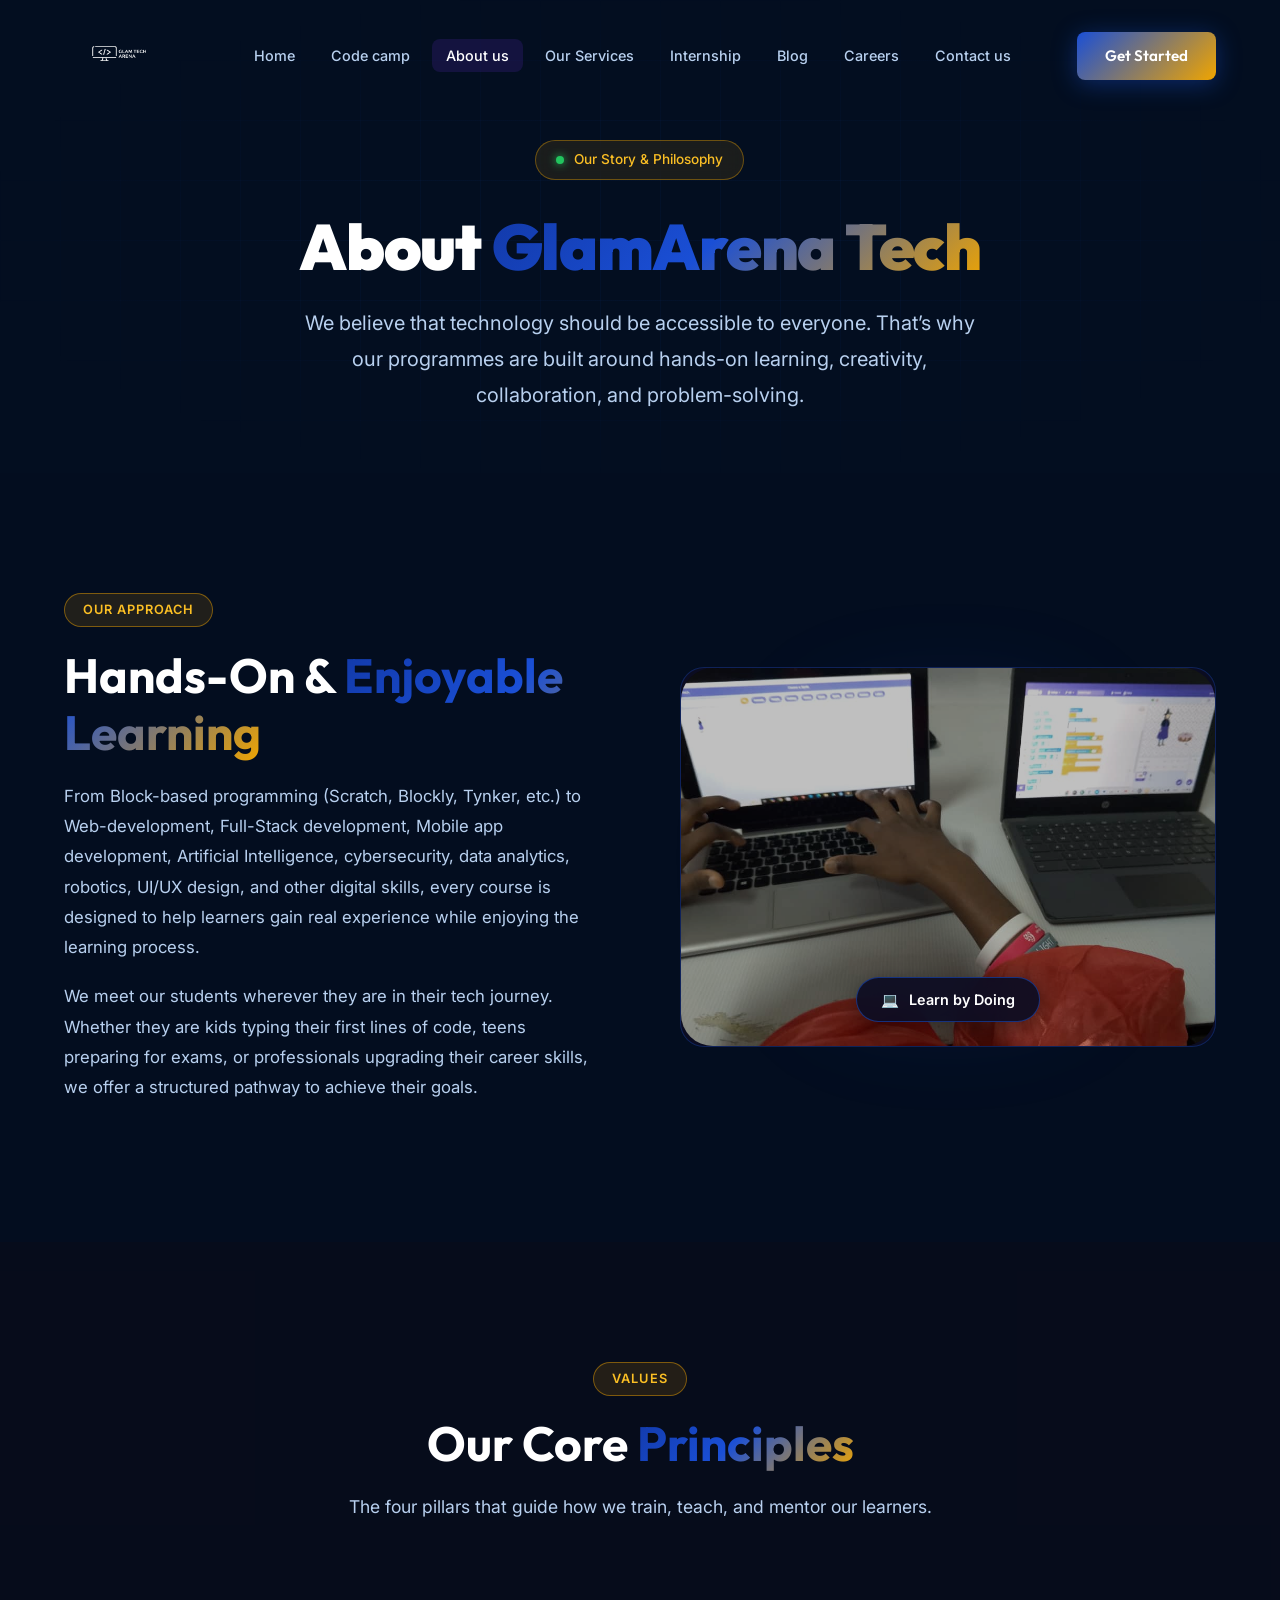
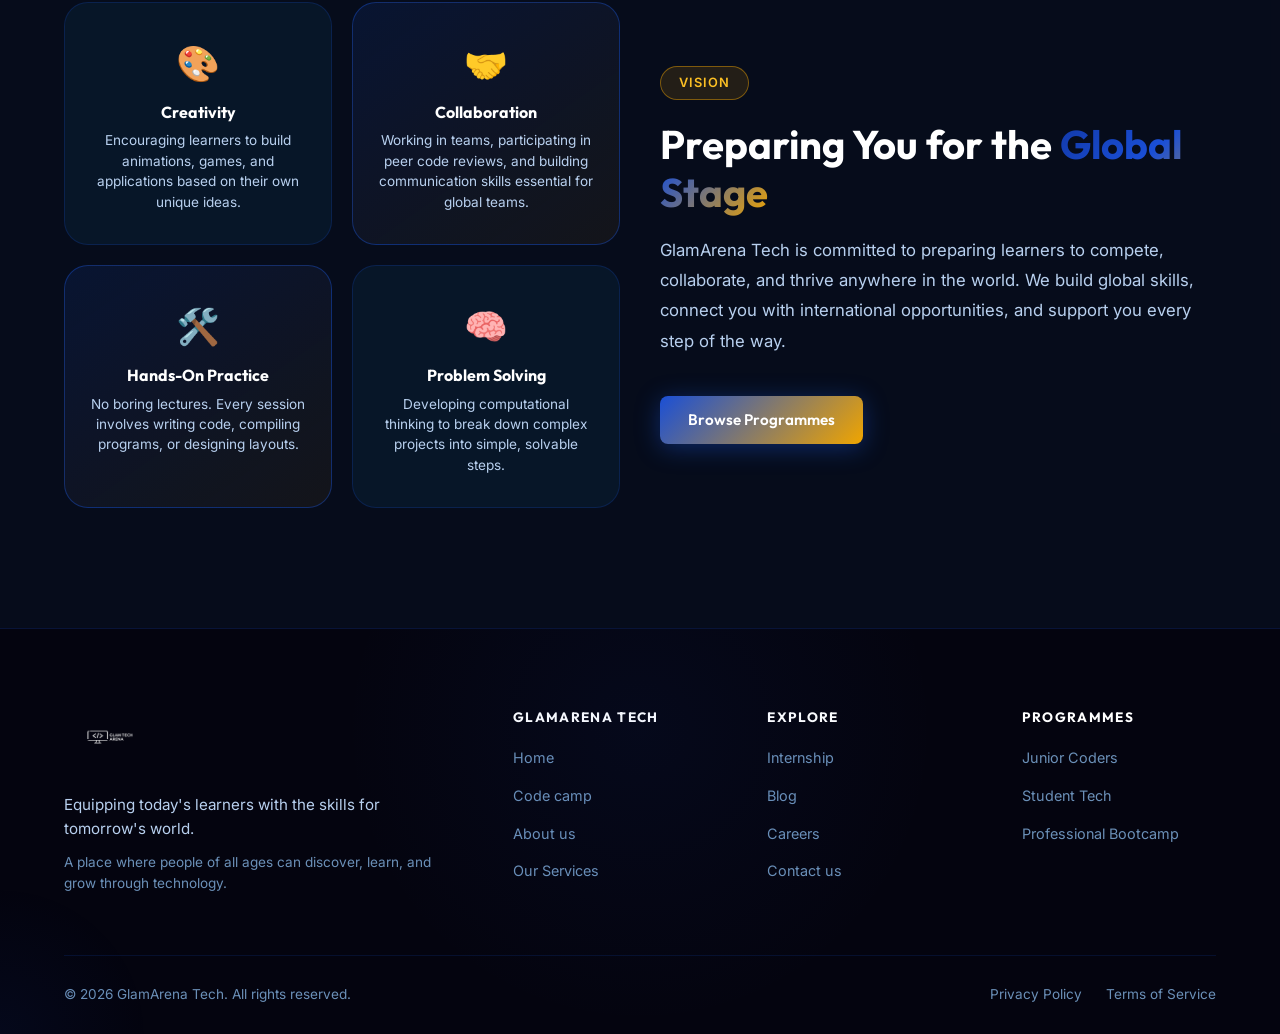
==== about.html @ 689c4053 "Initial commit: GlamArena Tech multi-page website" ====
﻿<!DOCTYPE html>
<html lang="en">
<head>
  <meta charset="UTF-8" />
  <meta name="viewport" content="width=device-width, initial-scale=1.0" />
  <meta name="description" content="About GlamArena Tech. We believe that technology should be accessible to everyone. Our programmes are built around hands-on learning, creativity, and collaboration." />
  <title>GlamArena Tech | About Us</title>
  <link rel="preconnect" href="https://fonts.googleapis.com" />
  <link rel="preconnect" href="https://fonts.gstatic.com" crossorigin />
  <link href="https://fonts.googleapis.com/css2?family=Outfit:wght@300;400;500;600;700;800;900&family=Inter:wght@300;400;500;600&display=swap" rel="stylesheet" />
  <link rel="stylesheet" href="style.css" />
</head>
<body>

  <!-- ===== NAVBAR ===== -->
  <nav id="navbar" class="navbar">
    <div class="nav-container">
      <a href="index.html" class="nav-logo">
        <img src="assets/logo.png" alt="GlamArena Tech Logo" class="logo-img" />
      </a>
      <ul class="nav-links" id="navLinks">
        <li><a href="index.html" class="nav-link">Home</a></li>
        <li><a href="code-camp.html" class="nav-link">Code camp</a></li>
        <li><a href="about.html" class="nav-link active">About us</a></li>
        <li><a href="services.html" class="nav-link">Our Services</a></li>
        <li><a href="internship.html" class="nav-link">Internship</a></li>
        <li><a href="blog.html" class="nav-link">Blog</a></li>
        <li><a href="careers.html" class="nav-link">Careers</a></li>
        <li><a href="contact.html" class="nav-link">Contact us</a></li>
      </ul>
      <a href="contact.html" class="btn btn-primary nav-cta">Get Started</a>
      <button class="hamburger" id="hamburger" aria-label="Toggle menu">
        <span></span><span></span><span></span>
      </button>
    </div>
  </nav>

  <!-- ===== PAGE HEADER ===== -->
  <section class="hero" style="min-height: 50vh; padding-top: 140px; padding-bottom: 60px;">
    <div class="hero-bg-grid"></div>
    <div class="hero-container">
      <div class="hero-badge">
        <span class="badge-dot"></span>
        Our Story &amp; Philosophy
      </div>
      <h1 class="hero-title" style="font-size: clamp(2.5rem, 5vw, 4rem); margin-bottom: 1.5rem;">
        About <span class="gradient-text">GlamArena Tech</span>
      </h1>
      <p class="hero-subtitle" style="margin-bottom: 0;">
        We believe that technology should be accessible to everyone. That&rsquo;s why our programmes are built 
        around hands-on learning, creativity, collaboration, and problem-solving.
      </p>
    </div>
  </section>

  <!-- ===== DETAILED PHILOSOPHY ===== -->
  <section class="section" style="background: rgba(3, 14, 32, 0.4);">
    <div class="container">
      <div class="about-grid" style="align-items: center;">
        <div class="about-content">
          <div class="section-tag">Our Approach</div>
          <h2 class="section-title">Hands-On &amp; <span class="gradient-text">Enjoyable Learning</span></h2>
          <p class="about-text">
            From Block-based programming (Scratch, Blockly, Tynker, etc.) to Web-development, Full-Stack development, 
            Mobile app development, Artificial Intelligence, cybersecurity, data analytics, robotics, UI/UX design, 
            and other digital skills, every course is designed to help learners gain real experience while enjoying the learning process.
          </p>
          <p class="about-text">
            We meet our students wherever they are in their tech journey. Whether they are kids typing their first lines of code, 
            teens preparing for exams, or professionals upgrading their career skills, we offer a structured pathway to achieve their goals.
          </p>
        </div>
        <div class="about-visual">
          <div class="about-img-wrapper" style="height: 380px;">
            <div class="about-glow"></div>
            <div class="about-img-box" style="border-radius: var(--radius-lg);">
              <img src="assets/photo-5.jpg" alt="Learner in focused coding session" class="about-real-img" />
              <div class="about-img-badge">
                <span>&#128187;</span>
                <span>Learn by Doing</span>
              </div>
            </div>
          </div>
        </div>
      </div>
    </div>
  </section>

  <!-- ===== CORE VALUES ===== -->
  <section class="why-us section">
    <div class="container">
      <div class="section-header">
        <div class="section-tag">Values</div>
        <h2 class="section-title">Our Core <span class="gradient-text">Principles</span></h2>
        <p class="section-subtitle">The four pillars that guide how we train, teach, and mentor our learners.</p>
      </div>
      <div class="why-us-grid" style="align-items: center; gap: 40px;">
        <div class="metric-grid">
          <div class="metric-card">
            <span style="font-size: 2.2rem; display: block; margin-bottom: 12px;">🎨</span>
            <h4 style="color: var(--white); margin-bottom: 8px;">Creativity</h4>
            <p style="color: var(--text-secondary); font-size: 0.85rem; line-height: 1.5;">Encouraging learners to build animations, games, and applications based on their own unique ideas.</p>
          </div>
          <div class="metric-card metric-accent">
            <span style="font-size: 2.2rem; display: block; margin-bottom: 12px;">🤝</span>
            <h4 style="color: var(--white); margin-bottom: 8px;">Collaboration</h4>
            <p style="color: var(--text-secondary); font-size: 0.85rem; line-height: 1.5;">Working in teams, participating in peer code reviews, and building communication skills essential for global teams.</p>
          </div>
          <div class="metric-card metric-accent">
            <span style="font-size: 2.2rem; display: block; margin-bottom: 12px;">🛠️</span>
            <h4 style="color: var(--white); margin-bottom: 8px;">Hands-On Practice</h4>
            <p style="color: var(--text-secondary); font-size: 0.85rem; line-height: 1.5;">No boring lectures. Every session involves writing code, compiling programs, or designing layouts.</p>
          </div>
          <div class="metric-card">
            <span style="font-size: 2.2rem; display: block; margin-bottom: 12px;">🧠</span>
            <h4 style="color: var(--white); margin-bottom: 8px;">Problem Solving</h4>
            <p style="color: var(--text-secondary); font-size: 0.85rem; line-height: 1.5;">Developing computational thinking to break down complex projects into simple, solvable steps.</p>
          </div>
        </div>
        <div class="why-us-content">
          <div class="section-tag">Vision</div>
          <h2 class="section-title" style="font-size: clamp(1.8rem, 3.5vw, 2.5rem);">Preparing You for the <span class="gradient-text">Global Stage</span></h2>
          <p class="why-us-text">
            GlamArena Tech is committed to preparing learners to compete, collaborate, and thrive anywhere in the world. 
            We build global skills, connect you with international opportunities, and support you every step of the way.
          </p>
          <a href="code-camp.html" class="btn btn-primary">Browse Programmes</a>
        </div>
      </div>
    </div>
  </section>

  <!-- ===== FOOTER ===== -->
  <footer class="footer">
    <div class="footer-glow"></div>
    <div class="container">
      <div class="footer-grid">
        <div class="footer-brand">
          <a href="index.html" class="nav-logo">
            <img src="assets/logo.png" alt="GlamArena Tech Logo" class="logo-img" />
          </a>
          <p class="footer-tagline">Equipping today's learners with the skills for tomorrow's world.</p>
          <p class="footer-copy">A place where people of all ages can discover, learn, and grow through technology.</p>
        </div>
        <div class="footer-col">
          <h4>GlamArena Tech</h4>
          <ul>
            <li><a href="index.html">Home</a></li>
            <li><a href="code-camp.html">Code camp</a></li>
            <li><a href="about.html">About us</a></li>
            <li><a href="services.html">Our Services</a></li>
          </ul>
        </div>
        <div class="footer-col">
          <h4>Explore</h4>
          <ul>
            <li><a href="internship.html">Internship</a></li>
            <li><a href="blog.html">Blog</a></li>
            <li><a href="careers.html">Careers</a></li>
            <li><a href="contact.html">Contact us</a></li>
          </ul>
        </div>
        <div class="footer-col">
          <h4>Programmes</h4>
          <ul>
            <li><a href="code-camp.html">Junior Coders</a></li>
            <li><a href="code-camp.html">Student Tech</a></li>
            <li><a href="code-camp.html">Professional Bootcamp</a></li>
          </ul>
        </div>
      </div>
      <div class="footer-bottom">
        <p>&copy; 2026 GlamArena Tech. All rights reserved.</p>
        <div class="footer-bottom-links">
          <a href="#">Privacy Policy</a>
          <a href="#">Terms of Service</a>
        </div>
      </div>
    </div>
  </footer>

  <script src="script.js"></script>
</body>
</html>
---- style.css ----
/* ============================================
   NEXGEN TECHNOLOGIES — PREMIUM CSS
   Color Palette: Royal Blue + Gold
   ============================================ */

:root {
  --primary: #1a4fd6;
  --primary-light: #4a90e2;
  --primary-dark: #1239a8;
  --accent: #f0a500;
  --accent-light: #fbbf24;
  --accent-dark: #c8880a;
  --white: #ffffff;
  --white-soft: #f0f6ff;
  --bg-dark: #030e20;
  --bg-card: #071628;
  --bg-card-hover: #0d2040;
  --bg-border: rgba(26, 79, 214, 0.22);
  --text-primary: #ffffff;
  --text-secondary: #b8d0ef;
  --text-muted: #6b90b8;
  --gradient-main: linear-gradient(135deg, #1a4fd6 0%, #f0a500 100%);
  --gradient-hero: linear-gradient(135deg, #1239a8 0%, #1a4fd6 45%, #f0a500 100%);
  --gradient-gold: linear-gradient(135deg, #f0a500 0%, #fbbf24 100%);
  --shadow-glow: 0 0 40px rgba(26, 79, 214, 0.35);
  --shadow-gold: 0 0 30px rgba(240, 165, 0, 0.3);
  --shadow-card: 0 8px 32px rgba(0, 0, 0, 0.45);
  --radius-sm: 8px;
  --radius-md: 16px;
  --radius-lg: 24px;
  --radius-xl: 32px;
  --transition: all 0.3s cubic-bezier(0.4, 0, 0.2, 1);
  --font-main: 'Outfit', sans-serif;
  --font-body: 'Inter', sans-serif;
}

*, *::before, *::after { box-sizing: border-box; margin: 0; padding: 0; }

html { scroll-behavior: smooth; font-size: 16px; }

body {
  font-family: var(--font-body);
  background-color: var(--bg-dark);
  color: var(--white);
  line-height: 1.6;
  overflow-x: hidden;
}

/* ========== TYPOGRAPHY ========== */
h1, h2, h3, h4, h5 {
  font-family: var(--font-main);
  font-weight: 700;
  line-height: 1.2;
}

.gradient-text {
  background: var(--gradient-hero);
  -webkit-background-clip: text;
  -webkit-text-fill-color: transparent;
  background-clip: text;
}

/* ========== LAYOUT ========== */
.container {
  max-width: 1200px;
  margin: 0 auto;
  padding: 0 24px;
}

.section { padding: 120px 0; }

.section-header {
  text-align: center;
  max-width: 700px;
  margin: 0 auto 80px;
}

.section-tag {
  display: inline-flex;
  align-items: center;
  gap: 8px;
  background: rgba(240, 165, 0, 0.12);
  border: 1px solid rgba(240, 165, 0, 0.45);
  color: var(--accent-light);
  padding: 6px 18px;
  border-radius: 100px;
  font-size: 0.8rem;
  font-weight: 600;
  letter-spacing: 0.08em;
  text-transform: uppercase;
  margin-bottom: 1.2rem;
}

.section-title {
  font-size: clamp(2rem, 4vw, 3rem);
  color: var(--white);
  margin-bottom: 1.2rem;
}

.section-subtitle {
  font-size: 1.1rem;
  color: var(--text-secondary);
  line-height: 1.7;
}

/* ========== BUTTONS ========== */
.btn {
  display: inline-flex;
  align-items: center;
  gap: 8px;
  font-family: var(--font-main);
  font-weight: 600;
  font-size: 0.95rem;
  padding: 12px 28px;
  border-radius: var(--radius-sm);
  border: none;
  cursor: pointer;
  text-decoration: none;
  transition: var(--transition);
  white-space: nowrap;
}

.btn-primary {
  background: var(--gradient-main);
  color: #fff;
  box-shadow: 0 4px 24px rgba(26, 86, 219, 0.4);
}
.btn-primary:hover {
  transform: translateY(-2px);
  box-shadow: 0 8px 32px rgba(26, 86, 219, 0.6);
}

.btn-outline {
  background: transparent;
  color: var(--primary-light);
  border: 1.5px solid var(--primary-light);
}
.btn-outline:hover {
  background: rgba(26, 86, 219, 0.15);
  transform: translateY(-2px);
}

.btn-ghost {
  background: rgba(255, 255, 255, 0.06);
  color: var(--white);
  border: 1px solid rgba(255, 255, 255, 0.1);
  backdrop-filter: blur(10px);
}
.btn-ghost:hover {
  background: rgba(255, 255, 255, 0.12);
  transform: translateY(-2px);
}

.btn-lg { padding: 16px 36px; font-size: 1rem; }
.btn-full { width: 100%; justify-content: center; }

/* ========== NAVBAR ========== */
.navbar {
  position: fixed;
  top: 0;
  left: 0;
  right: 0;
  z-index: 1000;
  padding: 20px 0;
  transition: var(--transition);
}

.navbar.scrolled {
  background: rgba(5, 5, 15, 0.92);
  backdrop-filter: blur(20px);
  border-bottom: 1px solid rgba(26, 86, 219, 0.2);
  padding: 14px 0;
}

.nav-container {
  max-width: 1200px;
  margin: 0 auto;
  padding: 0 24px;
  display: flex;
  align-items: center;
  gap: 40px;
}

.nav-logo {
  display: flex;
  align-items: center;
  gap: 10px;
  text-decoration: none;
  font-family: var(--font-main);
  font-weight: 800;
  font-size: 1.5rem;
  color: var(--white);
  flex-shrink: 0;
}

.logo-icon {
  font-size: 1.3rem;
  background: var(--gradient-main);
  -webkit-background-clip: text;
  -webkit-text-fill-color: transparent;
  background-clip: text;
}

.logo-accent { color: var(--accent); -webkit-text-fill-color: var(--accent); }

.nav-links {
  display: flex;
  align-items: center;
  gap: 8px;
  list-style: none;
  margin-left: auto;
}

.nav-link {
  color: var(--text-secondary);
  text-decoration: none;
  font-weight: 500;
  font-size: 0.9rem;
  padding: 8px 14px;
  border-radius: var(--radius-sm);
  transition: var(--transition);
}
.nav-link:hover { color: var(--white); background: rgba(255,255,255,0.06); }

.nav-cta { margin-left: 12px; }

.hamburger {
  display: none;
  flex-direction: column;
  gap: 5px;
  background: none;
  border: none;
  cursor: pointer;
  padding: 8px;
  margin-left: auto;
}
.hamburger span {
  display: block;
  width: 24px;
  height: 2px;
  background: var(--text-primary);
  border-radius: 2px;
  transition: var(--transition);
}

/* ========== HERO ========== */
.hero {
  min-height: 100vh;
  position: relative;
  display: flex;
  align-items: center;
  justify-content: center;
  overflow: hidden;
  padding: 140px 24px 60px;
}

.hero-bg-grid {
  position: absolute;
  inset: 0;
  background-image:
    linear-gradient(rgba(26, 86, 219, 0.05) 1px, transparent 1px),
    linear-gradient(90deg, rgba(26, 86, 219, 0.05) 1px, transparent 1px);
  background-size: 60px 60px;
  mask-image: radial-gradient(ellipse at center, black 30%, transparent 75%);
}

.hero-orb {
  position: absolute;
  border-radius: 50%;
  filter: blur(80px);
  opacity: 0.35;
  animation: orbFloat 8s ease-in-out infinite;
}
.hero-orb-1 {
  width: 600px; height: 600px;
  background: radial-gradient(circle, #1a56db, transparent 70%);
  top: -200px; right: -100px;
  animation-delay: 0s;
}
.hero-orb-2 {
  width: 500px; height: 500px;
  background: radial-gradient(circle, #f59e0b, transparent 70%);
  bottom: -100px; left: -100px;
  animation-delay: 3s;
}
.hero-orb-3 {
  width: 300px; height: 300px;
  background: radial-gradient(circle, #3b82f6, transparent 70%);
  top: 50%; left: 50%;
  transform: translate(-50%, -50%);
  animation-delay: 6s;
}

@keyframes orbFloat {
  0%, 100% { transform: translateY(0) scale(1); }
  50% { transform: translateY(-30px) scale(1.05); }
}

.hero-container {
  position: relative;
  z-index: 2;
  text-align: center;
  max-width: 900px;
  margin: 0 auto;
}

.hero-badge {
  display: inline-flex;
  align-items: center;
  gap: 10px;
  background: rgba(240, 165, 0, 0.12);
  border: 1px solid rgba(240, 165, 0, 0.4);
  color: var(--accent-light);
  padding: 8px 20px;
  border-radius: 100px;
  font-size: 0.85rem;
  font-weight: 500;
  margin-bottom: 2rem;
  backdrop-filter: blur(10px);
}

.badge-dot {
  width: 8px;
  height: 8px;
  background: #22c55e;
  border-radius: 50%;
  box-shadow: 0 0 8px #22c55e;
  animation: pulse 2s ease-in-out infinite;
}

@keyframes pulse {
  0%, 100% { opacity: 1; transform: scale(1); }
  50% { opacity: 0.6; transform: scale(1.3); }
}

.hero-title {
  font-size: clamp(3rem, 6vw, 5.5rem);
  font-weight: 900;
  line-height: 1.08;
  margin-bottom: 1.8rem;
  letter-spacing: -0.02em;
}

.hero-subtitle {
  font-size: clamp(1.05rem, 2vw, 1.25rem);
  color: var(--text-secondary);
  max-width: 680px;
  margin: 0 auto 3rem;
  line-height: 1.8;
}

.hero-actions {
  display: flex;
  gap: 16px;
  justify-content: center;
  flex-wrap: wrap;
  margin-bottom: 4rem;
}

.hero-stats {
  display: flex;
  align-items: center;
  justify-content: center;
  gap: 0;
  background: rgba(255,255,255,0.04);
  border: 1px solid rgba(26, 86, 219, 0.2);
  border-radius: var(--radius-lg);
  padding: 28px 40px;
  backdrop-filter: blur(20px);
  flex-wrap: wrap;
  gap: 0;
}

.stat-card {
  display: flex;
  flex-direction: column;
  align-items: center;
  padding: 0 40px;
  position: relative;
}

.stat-number {
  font-family: var(--font-main);
  font-size: 2.5rem;
  font-weight: 800;
  background: var(--gradient-hero);
  -webkit-background-clip: text;
  -webkit-text-fill-color: transparent;
  background-clip: text;
}

.stat-suffix {
  font-family: var(--font-main);
  font-size: 1.5rem;
  font-weight: 700;
  color: var(--accent);
  position: relative;
  top: -8px;
}

.stat-label {
  font-size: 0.8rem;
  color: var(--text-secondary);
  text-transform: uppercase;
  letter-spacing: 0.05em;
  font-weight: 500;
  margin-top: 4px;
}

.stat-divider {
  width: 1px;
  height: 50px;
  background: rgba(26, 86, 219, 0.3);
}

.hero-scroll-indicator {
  position: absolute;
  bottom: 40px;
  left: 50%;
  transform: translateX(-50%);
  display: flex;
  flex-direction: column;
  align-items: center;
  gap: 10px;
  color: var(--text-muted);
  font-size: 0.75rem;
  letter-spacing: 0.1em;
  text-transform: uppercase;
}

.scroll-line {
  width: 1px;
  height: 40px;
  background: linear-gradient(to bottom, var(--primary-light), transparent);
  animation: scrollLine 2s ease-in-out infinite;
}

@keyframes scrollLine {
  0% { transform: scaleY(0); transform-origin: top; }
  50% { transform: scaleY(1); transform-origin: top; }
  51% { transform: scaleY(1); transform-origin: bottom; }
  100% { transform: scaleY(0); transform-origin: bottom; }
}

/* ========== MARQUEE ========== */
.marquee-strip {
  overflow: hidden;
  background: rgba(26, 86, 219, 0.08);
  border-top: 1px solid rgba(26, 86, 219, 0.2);
  border-bottom: 1px solid rgba(26, 86, 219, 0.2);
  padding: 18px 0;
}

.marquee-track {
  display: flex;
  align-items: center;
  gap: 32px;
  animation: marqueeScroll 25s linear infinite;
  width: max-content;
}

.marquee-track span {
  font-family: var(--font-main);
  font-size: 0.9rem;
  font-weight: 600;
  color: var(--text-secondary);
  white-space: nowrap;
  letter-spacing: 0.04em;
  text-transform: uppercase;
}

.marquee-dot {
  color: var(--primary-light) !important;
  font-size: 0.7rem !important;
}

@keyframes marqueeScroll {
  from { transform: translateX(0); }
  to { transform: translateX(-50%); }
}

/* ========== ABOUT ========== */
.about-grid {
  display: grid;
  grid-template-columns: 1fr 1fr;
  gap: 80px;
  align-items: center;
}

.about-visual { position: relative; }

.about-img-wrapper {
  position: relative;
  height: 480px;
}

.about-glow {
  position: absolute;
  inset: 0;
  background: radial-gradient(circle at center, rgba(26, 86, 219, 0.2), transparent 70%);
  filter: blur(40px);
}

.about-img-box {
  position: absolute;
  inset: 0;
  background: rgba(13, 13, 34, 0.9);
  border: 1px solid rgba(26, 86, 219, 0.3);
  border-radius: var(--radius-xl);
  display: flex;
  align-items: center;
  justify-content: center;
  overflow: hidden;
  backdrop-filter: blur(10px);
}

.about-pattern {
  position: absolute;
  inset: 0;
  background-image:
    linear-gradient(rgba(26, 86, 219, 0.06) 1px, transparent 1px),
    linear-gradient(90deg, rgba(26, 86, 219, 0.06) 1px, transparent 1px);
  background-size: 40px 40px;
}

.about-inner {
  position: relative;
  text-align: center;
  z-index: 2;
}

.about-logo-large {
  font-size: 5rem;
  background: var(--gradient-main);
  -webkit-background-clip: text;
  -webkit-text-fill-color: transparent;
  background-clip: text;
  display: block;
  margin-bottom: 16px;
  filter: drop-shadow(0 0 30px rgba(26, 86, 219, 0.5));
}

.about-inner-text {
  color: var(--text-secondary);
  font-size: 1rem;
  font-weight: 500;
}

.about-card-float {
  position: absolute;
  z-index: 10;
  background: rgba(13, 13, 34, 0.95);
  border: 1px solid rgba(26, 86, 219, 0.35);
  border-radius: var(--radius-md);
  padding: 14px 20px;
  display: flex;
  align-items: center;
  gap: 12px;
  backdrop-filter: blur(20px);
  box-shadow: 0 8px 32px rgba(0,0,0,0.5);
  animation: floatCard 4s ease-in-out infinite;
}

.card-float-1 { top: 30px; left: -30px; animation-delay: 0s; }
.card-float-2 { bottom: 50px; right: -30px; animation-delay: 2s; }

@keyframes floatCard {
  0%, 100% { transform: translateY(0); }
  50% { transform: translateY(-10px); }
}

.float-icon { font-size: 1.8rem; }

.about-card-float div:last-child {
  display: flex;
  flex-direction: column;
  gap: 2px;
}

.about-card-float strong {
  font-family: var(--font-main);
  font-size: 1rem;
  font-weight: 700;
  color: var(--white);
}

.about-card-float span {
  font-size: 0.75rem;
  color: var(--text-muted);
}

.about-content {}

.about-text {
  color: var(--text-secondary);
  font-size: 1.05rem;
  line-height: 1.8;
  margin-bottom: 1.2rem;
}

.about-features {
  display: flex;
  flex-direction: column;
  gap: 14px;
  margin: 2rem 0;
}

.about-feature {
  display: flex;
  align-items: center;
  gap: 14px;
  color: var(--text-secondary);
}

.feature-check {
  width: 24px;
  height: 24px;
  background: var(--gradient-main);
  border-radius: 50%;
  display: flex;
  align-items: center;
  justify-content: center;
  font-size: 0.75rem;
  color: white;
  font-weight: 700;
  flex-shrink: 0;
}

/* ========== SERVICES ========== */
.services { background: rgba(10, 10, 22, 0.5); }

.services-grid {
  display: grid;
  grid-template-columns: repeat(3, 1fr);
  gap: 24px;
}

.service-card {
  position: relative;
  background: var(--bg-card);
  border: 1px solid var(--bg-border);
  border-radius: var(--radius-lg);
  padding: 36px 32px;
  transition: var(--transition);
  overflow: hidden;
  cursor: pointer;
}

.service-card:hover {
  border-color: rgba(26, 86, 219, 0.5);
  background: var(--bg-card-hover);
  transform: translateY(-6px);
  box-shadow: var(--shadow-glow), var(--shadow-card);
}

.service-card:hover .service-glow {
  opacity: 1;
}

.service-glow {
  position: absolute;
  inset: 0;
  background: radial-gradient(circle at 30% 30%, rgba(26, 86, 219, 0.08), transparent 70%);
  opacity: 0;
  transition: var(--transition);
  pointer-events: none;
}

.service-icon-wrap {
  width: 56px;
  height: 56px;
  background: rgba(26, 86, 219, 0.15);
  border: 1px solid rgba(26, 86, 219, 0.3);
  border-radius: var(--radius-md);
  display: flex;
  align-items: center;
  justify-content: center;
  margin-bottom: 20px;
}

.service-icon { font-size: 1.6rem; }

.service-number {
  font-family: var(--font-main);
  font-size: 0.75rem;
  font-weight: 700;
  color: var(--primary-light);
  letter-spacing: 0.1em;
  margin-bottom: 10px;
  opacity: 0.7;
}

.service-title {
  font-size: 1.25rem;
  font-weight: 700;
  color: var(--white);
  margin-bottom: 14px;
}

.service-desc {
  font-size: 0.9rem;
  color: var(--text-secondary);
  line-height: 1.7;
  margin-bottom: 24px;
}

.service-link {
  display: inline-flex;
  align-items: center;
  gap: 6px;
  color: var(--primary-light);
  font-weight: 600;
  font-size: 0.9rem;
  text-decoration: none;
  transition: var(--transition);
}

.service-link:hover { gap: 10px; color: var(--accent); }

/* ========== PROGRAMS ========== */
.programs { position: relative; }

.programs-bg-orb {
  position: absolute;
  width: 700px;
  height: 700px;
  background: radial-gradient(circle, rgba(245, 158, 11, 0.07), transparent 70%);
  top: 50%;
  left: 50%;
  transform: translate(-50%, -50%);
  pointer-events: none;
}

.programs-grid {
  display: grid;
  grid-template-columns: 1fr 1fr 1fr;
  gap: 24px;
  align-items: start;
}

.program-card {
  background: var(--bg-card);
  border: 1px solid var(--bg-border);
  border-radius: var(--radius-lg);
  padding: 36px 32px;
  transition: var(--transition);
  position: relative;
}

.program-card:hover {
  transform: translateY(-6px);
  box-shadow: var(--shadow-card);
  border-color: rgba(26, 86, 219, 0.4);
}

.program-featured {
  background: linear-gradient(145deg, rgba(26, 86, 219, 0.15), rgba(245, 158, 11, 0.08));
  border-color: rgba(26, 86, 219, 0.5);
  transform: scale(1.02);
  box-shadow: 0 0 60px rgba(26, 86, 219, 0.2);
}

.program-featured:hover { transform: scale(1.02) translateY(-6px); }

.program-badge {
  position: absolute;
  top: -14px;
  left: 50%;
  transform: translateX(-50%);
  background: var(--gradient-main);
  color: white;
  padding: 5px 20px;
  border-radius: 100px;
  font-size: 0.75rem;
  font-weight: 700;
  white-space: nowrap;
}

.program-icon { font-size: 2.5rem; margin-bottom: 16px; }

.program-card h3 {
  font-size: 1.3rem;
  font-weight: 700;
  color: var(--white);
  margin-bottom: 12px;
}

.program-card p {
  color: var(--text-secondary);
  font-size: 0.9rem;
  line-height: 1.7;
  margin-bottom: 20px;
}

.program-topics {
  list-style: none;
  display: flex;
  flex-direction: column;
  gap: 8px;
  margin-bottom: 24px;
}

.program-topics li {
  font-size: 0.85rem;
  color: var(--text-secondary);
  display: flex;
  align-items: center;
  gap: 10px;
}

.program-topics li::before {
  content: '';
  width: 6px;
  height: 6px;
  background: var(--primary-light);
  border-radius: 50%;
  flex-shrink: 0;
}

.program-meta {
  display: flex;
  gap: 16px;
  margin-bottom: 24px;
}

.program-duration, .program-level {
  font-size: 0.8rem;
  color: var(--text-muted);
  background: rgba(26, 86, 219, 0.1);
  border: 1px solid rgba(26, 86, 219, 0.2);
  padding: 4px 12px;
  border-radius: 100px;
}

/* ========== WHY US ========== */
.why-us { background: rgba(10, 10, 22, 0.5); }

.why-us-grid {
  display: grid;
  grid-template-columns: 1fr 1fr;
  gap: 80px;
  align-items: center;
}

.why-us-text {
  color: var(--text-secondary);
  font-size: 1.05rem;
  line-height: 1.8;
  margin-bottom: 2.5rem;
}

.why-us-list { display: flex; flex-direction: column; gap: 28px; }

.why-item {
  display: flex;
  gap: 20px;
  align-items: flex-start;
}

.why-icon {
  width: 50px;
  height: 50px;
  background: rgba(26, 86, 219, 0.15);
  border: 1px solid rgba(26, 86, 219, 0.3);
  border-radius: var(--radius-md);
  display: flex;
  align-items: center;
  justify-content: center;
  font-size: 1.4rem;
  flex-shrink: 0;
}

.why-item h4 {
  font-size: 1rem;
  font-weight: 700;
  color: var(--white);
  margin-bottom: 6px;
}

.why-item p { font-size: 0.9rem; color: var(--text-secondary); line-height: 1.6; }

.metric-grid {
  display: grid;
  grid-template-columns: 1fr 1fr;
  gap: 20px;
}

.metric-card {
  background: var(--bg-card);
  border: 1px solid var(--bg-border);
  border-radius: var(--radius-lg);
  padding: 32px 24px;
  text-align: center;
  transition: var(--transition);
}

.metric-card:hover { border-color: rgba(26, 86, 219, 0.4); transform: translateY(-4px); }

.metric-accent {
  background: linear-gradient(145deg, rgba(26, 86, 219, 0.12), rgba(245, 158, 11, 0.06));
  border-color: rgba(26, 86, 219, 0.4);
}

.metric-val {
  font-family: var(--font-main);
  font-size: 2.8rem;
  font-weight: 900;
  background: var(--gradient-hero);
  -webkit-background-clip: text;
  -webkit-text-fill-color: transparent;
  background-clip: text;
  margin-bottom: 8px;
  line-height: 1;
}

.metric-val span { font-size: 1.6rem; }

.metric-label {
  font-size: 0.85rem;
  color: var(--text-secondary);
  line-height: 1.4;
}

/* ========== TESTIMONIALS ========== */
.testimonials-grid {
  display: grid;
  grid-template-columns: repeat(3, 1fr);
  gap: 24px;
  align-items: start;
}

.testimonial-card {
  background: var(--bg-card);
  border: 1px solid var(--bg-border);
  border-radius: var(--radius-lg);
  padding: 36px;
  transition: var(--transition);
}

.testimonial-card:hover {
  border-color: rgba(26, 86, 219, 0.4);
  transform: translateY(-6px);
  box-shadow: var(--shadow-card);
}

.testimonial-featured {
  background: linear-gradient(145deg, rgba(26, 86, 219, 0.12), rgba(245, 158, 11, 0.06));
  border-color: rgba(26, 86, 219, 0.5);
  transform: scale(1.02);
}

.testimonial-featured:hover { transform: scale(1.02) translateY(-6px); }

.testimonial-stars {
  color: #f59e0b;
  font-size: 1.1rem;
  letter-spacing: 2px;
  margin-bottom: 20px;
}

.testimonial-text {
  font-size: 0.95rem;
  color: var(--text-secondary);
  line-height: 1.8;
  font-style: italic;
  margin-bottom: 28px;
}

.testimonial-author {
  display: flex;
  align-items: center;
  gap: 14px;
}

.author-avatar {
  width: 48px;
  height: 48px;
  border-radius: 50%;
  display: flex;
  align-items: center;
  justify-content: center;
  font-weight: 700;
  font-size: 0.85rem;
  color: white;
  flex-shrink: 0;
}

.testimonial-author strong {
  display: block;
  font-size: 0.95rem;
  color: var(--white);
  margin-bottom: 2px;
}

.testimonial-author span {
  font-size: 0.8rem;
  color: var(--text-muted);
}

/* ========== CTA SECTION ========== */
.cta-section {
  position: relative;
  overflow: hidden;
  background: rgba(26, 86, 219, 0.05);
  border-top: 1px solid rgba(26, 86, 219, 0.15);
  border-bottom: 1px solid rgba(26, 86, 219, 0.15);
}

.cta-orb-1, .cta-orb-2 {
  position: absolute;
  border-radius: 50%;
  filter: blur(80px);
  pointer-events: none;
}

.cta-orb-1 {
  width: 500px; height: 500px;
  background: radial-gradient(circle, rgba(26, 86, 219, 0.2), transparent 70%);
  top: -200px; left: -100px;
}

.cta-orb-2 {
  width: 400px; height: 400px;
  background: radial-gradient(circle, rgba(245, 158, 11, 0.15), transparent 70%);
  bottom: -150px; right: -100px;
}

.cta-inner {
  position: relative;
  z-index: 2;
  text-align: center;
  max-width: 700px;
  margin: 0 auto;
}

.cta-title {
  font-size: clamp(2.2rem, 4vw, 3.5rem);
  font-weight: 900;
  line-height: 1.15;
  margin-bottom: 1.5rem;
}

.cta-subtitle {
  font-size: 1.1rem;
  color: var(--text-secondary);
  margin-bottom: 3rem;
  line-height: 1.7;
}

.cta-actions {
  display: flex;
  gap: 16px;
  justify-content: center;
  flex-wrap: wrap;
}

/* ========== CONTACT ========== */
.contact-grid {
  display: grid;
  grid-template-columns: 1fr 1.6fr;
  gap: 60px;
  align-items: start;
}

.contact-info {
  display: flex;
  flex-direction: column;
  gap: 28px;
}

.contact-item {
  display: flex;
  align-items: flex-start;
  gap: 18px;
}

.contact-icon {
  width: 48px;
  height: 48px;
  background: rgba(26, 86, 219, 0.15);
  border: 1px solid rgba(26, 86, 219, 0.3);
  border-radius: var(--radius-md);
  display: flex;
  align-items: center;
  justify-content: center;
  font-size: 1.2rem;
  flex-shrink: 0;
}

.contact-item strong {
  display: block;
  font-size: 0.9rem;
  font-weight: 600;
  color: var(--white);
  margin-bottom: 4px;
}

.contact-item span {
  font-size: 0.9rem;
  color: var(--text-secondary);
}

.social-links {
  display: flex;
  gap: 12px;
  margin-top: 8px;
}

.social-btn {
  width: 44px;
  height: 44px;
  background: var(--bg-card);
  border: 1px solid var(--bg-border);
  border-radius: var(--radius-md);
  display: flex;
  align-items: center;
  justify-content: center;
  color: var(--text-secondary);
  text-decoration: none;
  transition: var(--transition);
}

.social-btn:hover {
  border-color: var(--primary-light);
  color: var(--primary-light);
  background: rgba(26, 86, 219, 0.15);
  transform: translateY(-3px);
}

/* CONTACT FORM */
.contact-form {
  background: var(--bg-card);
  border: 1px solid var(--bg-border);
  border-radius: var(--radius-xl);
  padding: 48px;
  display: flex;
  flex-direction: column;
  gap: 20px;
}

.form-row { display: grid; grid-template-columns: 1fr 1fr; gap: 20px; }

.form-group {
  display: flex;
  flex-direction: column;
  gap: 8px;
}

.form-group label {
  font-size: 0.85rem;
  font-weight: 600;
  color: var(--text-secondary);
  letter-spacing: 0.03em;
}

.form-group input,
.form-group select,
.form-group textarea {
  background: rgba(255, 255, 255, 0.04);
  border: 1px solid rgba(26, 86, 219, 0.25);
  border-radius: var(--radius-sm);
  color: var(--white);
  font-family: var(--font-body);
  font-size: 0.95rem;
  padding: 14px 16px;
  outline: none;
  transition: var(--transition);
  width: 100%;
}

.form-group input::placeholder,
.form-group textarea::placeholder { color: var(--text-muted); }

.form-group input:focus,
.form-group select:focus,
.form-group textarea:focus {
  border-color: var(--primary-light);
  background: rgba(26, 86, 219, 0.08);
  box-shadow: 0 0 0 3px rgba(26, 86, 219, 0.15);
}

.form-group select { appearance: none; cursor: pointer; }
.form-group select option { background: var(--bg-card); }

.form-success {
  display: none;
  background: rgba(34, 197, 94, 0.15);
  border: 1px solid rgba(34, 197, 94, 0.35);
  color: #4ade80;
  padding: 16px;
  border-radius: var(--radius-sm);
  font-size: 0.9rem;
  text-align: center;
}

.form-success.visible { display: block; }

/* ========== FOOTER ========== */
.footer {
  background: rgba(5, 5, 15, 0.98);
  border-top: 1px solid rgba(26, 86, 219, 0.2);
  padding: 80px 0 0;
  position: relative;
  overflow: hidden;
}

.footer-glow {
  position: absolute;
  width: 600px; height: 600px;
  background: radial-gradient(circle, rgba(26, 86, 219, 0.06), transparent 70%);
  top: -200px;
  left: 50%;
  transform: translateX(-50%);
  pointer-events: none;
}

.footer-grid {
  display: grid;
  grid-template-columns: 2fr 1fr 1fr 1fr;
  gap: 60px;
  padding-bottom: 60px;
  border-bottom: 1px solid rgba(26, 86, 219, 0.15);
}

.footer-tagline {
  font-size: 0.95rem;
  color: var(--text-secondary);
  margin: 20px 0 10px;
  line-height: 1.6;
}

.footer-copy {
  font-size: 0.85rem;
  color: var(--text-muted);
  line-height: 1.6;
}

.footer-col h4 {
  font-size: 0.85rem;
  font-weight: 700;
  color: var(--white);
  text-transform: uppercase;
  letter-spacing: 0.1em;
  margin-bottom: 20px;
}

.footer-col ul { list-style: none; display: flex; flex-direction: column; gap: 12px; }

.footer-col ul li a {
  color: var(--text-muted);
  text-decoration: none;
  font-size: 0.9rem;
  transition: var(--transition);
}

.footer-col ul li a:hover { color: var(--primary-light); padding-left: 4px; }

.footer-bottom {
  display: flex;
  align-items: center;
  justify-content: space-between;
  padding: 28px 0;
}

.footer-bottom p { font-size: 0.85rem; color: var(--text-muted); }

.footer-bottom-links { display: flex; gap: 24px; }

.footer-bottom-links a {
  color: var(--text-muted);
  text-decoration: none;
  font-size: 0.85rem;
  transition: var(--transition);
}

.footer-bottom-links a:hover { color: var(--primary-light); }

/* ========== ANIMATIONS ========== */
.fade-in-up {
  opacity: 0;
  transform: translateY(30px);
  transition: opacity 0.6s ease, transform 0.6s ease;
}

.fade-in-up.visible {
  opacity: 1;
  transform: translateY(0);
}

/* ========== RESPONSIVE ========== */
@media (max-width: 1024px) {
  .services-grid { grid-template-columns: repeat(2, 1fr); }
  .programs-grid { grid-template-columns: 1fr; gap: 32px; }
  .program-featured { transform: none; }
  .program-featured:hover { transform: translateY(-6px); }
  .about-grid { grid-template-columns: 1fr; gap: 60px; }
  .why-us-grid { grid-template-columns: 1fr; gap: 60px; }
  .footer-grid { grid-template-columns: 1fr 1fr; gap: 40px; }
  .about-img-wrapper { height: 350px; }
}

@media (max-width: 768px) {
  .section { padding: 80px 0; }
  .nav-links { display: none; }
  .nav-cta { display: none; }
  .hamburger { display: flex; }

  .nav-links.open {
    display: flex;
    flex-direction: column;
    position: fixed;
    inset: 0;
    background: rgba(5, 5, 15, 0.97);
    backdrop-filter: blur(20px);
    align-items: center;
    justify-content: center;
    gap: 24px;
    z-index: 999;
  }

  .nav-links.open .nav-link { font-size: 1.4rem; }

  .hero-stats {
    flex-direction: column;
    gap: 20px;
    padding: 28px 24px;
  }
  .stat-divider { width: 80px; height: 1px; }

  .services-grid { grid-template-columns: 1fr; }
  .testimonials-grid { grid-template-columns: 1fr; }
  .testimonial-featured { transform: none; }

  .contact-grid { grid-template-columns: 1fr; gap: 40px; }
  .footer-grid { grid-template-columns: 1fr; gap: 36px; }
  .footer-bottom { flex-direction: column; gap: 16px; text-align: center; }
  .form-row { grid-template-columns: 1fr; }
  .contact-form { padding: 32px 24px; }

  .card-float-1 { left: 0; }
  .card-float-2 { right: 0; }

  .metric-grid { grid-template-columns: 1fr 1fr; }
  .hero-actions { flex-direction: column; align-items: center; }
}

@media (max-width: 480px) {
  .hero-title { font-size: 2.5rem; }
  .section-title { font-size: 1.8rem; }
  .hero-stats { gap: 16px; }
  .stat-number { font-size: 2rem; }
  .metric-grid { grid-template-columns: 1fr; }
  .stat-card { padding: 0 16px; }
}
/* ========== GALLERY SECTION ========== */
.gallery { background: rgba(8, 8, 20, 0.8); }

.gallery-grid {
  display: grid;
  grid-template-columns: repeat(3, 1fr);
  grid-template-rows: auto auto;
  gap: 16px;
  margin-bottom: 60px;
}

.gallery-item {
  position: relative;
  border-radius: var(--radius-lg);
  overflow: hidden;
  cursor: pointer;
  background: var(--bg-card);
  border: 1px solid var(--bg-border);
  aspect-ratio: 4/3;
}

.gallery-item-tall {
  grid-row: span 2;
  aspect-ratio: auto;
}

.gallery-item-wide {
  grid-column: span 2;
}

.gallery-item img {
  width: 100%;
  height: 100%;
  object-fit: cover;
  display: block;
  transition: transform 0.5s cubic-bezier(0.4, 0, 0.2, 1);
  filter: brightness(0.85) saturate(0.9);
}

.gallery-item:hover img {
  transform: scale(1.06);
  filter: brightness(1) saturate(1.1);
}

.gallery-overlay {
  position: absolute;
  inset: 0;
  background: linear-gradient(to top, rgba(5, 5, 15, 0.92) 0%, rgba(5, 5, 15, 0.3) 50%, transparent 100%);
  display: flex;
  flex-direction: column;
  justify-content: flex-end;
  padding: 24px;
  opacity: 0;
  transform: translateY(8px);
  transition: all 0.4s cubic-bezier(0.4, 0, 0.2, 1);
}

.gallery-item:hover .gallery-overlay {
  opacity: 1;
  transform: translateY(0);
}

.gallery-tag {
  display: inline-flex;
  align-items: center;
  background: var(--gradient-main);
  color: white;
  font-size: 0.7rem;
  font-weight: 700;
  padding: 4px 12px;
  border-radius: 100px;
  letter-spacing: 0.08em;
  text-transform: uppercase;
  margin-bottom: 8px;
  width: fit-content;
}

.gallery-overlay p {
  font-size: 0.9rem;
  color: rgba(240, 240, 255, 0.9);
  line-height: 1.4;
  font-style: normal;
  margin: 0;
}

/* Permanent subtle border glow on hover */
.gallery-item:hover {
  border-color: rgba(26, 86, 219, 0.6);
  box-shadow: 0 0 30px rgba(26, 86, 219, 0.25), var(--shadow-card);
}

.gallery-cta {
  text-align: center;
  display: flex;
  align-items: center;
  justify-content: center;
  gap: 24px;
  flex-wrap: wrap;
  padding: 40px;
  background: rgba(26, 86, 219, 0.06);
  border: 1px solid rgba(26, 86, 219, 0.2);
  border-radius: var(--radius-xl);
}

.gallery-cta p {
  font-size: 1.1rem;
  color: var(--text-secondary);
  margin: 0;
}

/* ========== ABOUT REAL PHOTO ========== */
.about-real-img {
  position: absolute;
  inset: 0;
  width: 100%;
  height: 100%;
  object-fit: cover;
  border-radius: var(--radius-xl);
  filter: brightness(0.75) saturate(0.8);
  transition: filter 0.4s ease;
  z-index: 1;
}

.about-img-box:hover .about-real-img {
  filter: brightness(0.85) saturate(1);
}

.about-img-badge {
  position: absolute;
  bottom: 24px;
  left: 50%;
  transform: translateX(-50%);
  z-index: 3;
  background: rgba(13, 13, 34, 0.92);
  border: 1px solid rgba(26, 86, 219, 0.5);
  border-radius: 100px;
  padding: 10px 24px;
  display: flex;
  align-items: center;
  gap: 10px;
  white-space: nowrap;
  backdrop-filter: blur(16px);
  font-size: 0.9rem;
  font-weight: 600;
  color: var(--white);
  box-shadow: 0 4px 24px rgba(0,0,0,0.4);
}

.about-pattern {
  position: absolute;
  inset: 0;
  z-index: 2;
  background-image:
    linear-gradient(rgba(26, 86, 219, 0.04) 1px, transparent 1px),
    linear-gradient(90deg, rgba(26, 86, 219, 0.04) 1px, transparent 1px);
  background-size: 40px 40px;
  pointer-events: none;
}

/* ========== GALLERY RESPONSIVE ========== */
@media (max-width: 768px) {
  .gallery-grid {
    grid-template-columns: 1fr 1fr;
    grid-template-rows: auto;
  }
  .gallery-item-tall { grid-row: span 1; aspect-ratio: 4/3; }
  .gallery-item-wide { grid-column: span 2; }
  .gallery-overlay { opacity: 1; transform: none; }
  .gallery-cta { flex-direction: column; gap: 16px; padding: 28px 20px; }
}

@media (max-width: 480px) {
  .gallery-grid { grid-template-columns: 1fr; }
  .gallery-item-wide { grid-column: span 1; }
  .gallery-item-tall { grid-row: span 1; }
}

/* ========== LOGO IMAGE ========== */
.logo-img {
  height: 72px;
  width: auto;
  object-fit: contain;
  display: block;
  filter: brightness(1.05);
  transition: filter 0.3s ease, transform 0.3s ease;
}
.logo-img:hover {
  filter: brightness(1.2) drop-shadow(0 0 8px rgba(26, 86, 219, 0.6));
  transform: scale(1.04);
}

/* Footer logo slightly smaller */
.footer-brand .logo-img {
  height: 60px;
  margin-bottom: 4px;
}

/* ========== 6-PHOTO GALLERY GRID ========== */
.gallery-grid {
  display: grid;
  grid-template-columns: repeat(3, 1fr);
  grid-template-rows: 260px 260px;
  gap: 16px;
  margin-bottom: 60px;
}

/* photo-1: tall left column, spans 2 rows */
.gallery-item:nth-child(1) {
  grid-row: span 2;
  aspect-ratio: auto;
}

/* photo-4: wide bottom middle+right, spans 2 cols */
.gallery-item:nth-child(4) {
  grid-column: span 2;
}

@media (max-width: 900px) {
  .gallery-grid {
    grid-template-columns: 1fr 1fr;
    grid-template-rows: auto;
  }
  .gallery-item:nth-child(1) { grid-row: span 1; }
  .gallery-item:nth-child(4) { grid-column: span 2; }
}

@media (max-width: 560px) {
  .gallery-grid {
    grid-template-columns: 1fr;
    grid-template-rows: auto;
  }
  .gallery-item:nth-child(1),
  .gallery-item:nth-child(4) {
    grid-row: span 1;
    grid-column: span 1;
  }
}

/* ========== LOGO WHITE INVERT ========== */
.logo-img {
  height: 72px !important;
  width: auto;
  object-fit: contain;
  display: block;
  filter: brightness(0) invert(1) !important;
  transition: filter 0.3s ease, transform 0.3s ease !important;
}
.logo-img:hover {
  filter: brightness(0) invert(1) sepia(1) saturate(3) hue-rotate(10deg) !important;
  transform: scale(1.04) !important;
}
.footer-brand .logo-img {
  height: 60px !important;
}

/* ========== GOLD ACCENT ENHANCEMENTS ========== */
/* Service numbers in gold */
.service-number {
  color: var(--accent-light) !important;
  font-size: 0.8rem;
  letter-spacing: 0.12em;
  font-weight: 800;
}

/* Section tags - gold pill */
.section-tag {
  background: rgba(240, 165, 0, 0.12) !important;
  border-color: rgba(240, 165, 0, 0.45) !important;
  color: var(--accent-light) !important;
}

/* Hero badge - gold */
.hero-badge {
  background: rgba(240, 165, 0, 0.1) !important;
  border-color: rgba(240, 165, 0, 0.38) !important;
  color: var(--accent-light) !important;
}

/* Feature check mark - gold */
.feature-check {
  background: var(--gradient-gold) !important;
}

/* Stat numbers - white with gold suffix */
.stat-number {
  background: linear-gradient(135deg, #ffffff 0%, #fbbf24 100%) !important;
  -webkit-background-clip: text;
  -webkit-text-fill-color: transparent;
  background-clip: text;
}
.stat-suffix {
  color: var(--accent-light) !important;
}

/* Metric values - gold */
.metric-val {
  background: linear-gradient(135deg, #ffffff 0%, #f0a500 100%) !important;
  -webkit-background-clip: text;
  -webkit-text-fill-color: transparent;
  background-clip: text;
}

/* Service links gold on hover */
.service-link:hover {
  color: var(--accent-light) !important;
}

/* Nav link hover gold underline */
.nav-link:hover {
  color: var(--white) !important;
  background: rgba(240, 165, 0, 0.1) !important;
}
.nav-link.active {
  color: var(--accent-light) !important;
  background: rgba(240, 165, 0, 0.12) !important;
}

/* Program badge gold */
.program-badge {
  background: var(--gradient-gold) !important;
  color: #1a1a00 !important;
  font-weight: 800;
}

/* Program topics bullet gold */
.program-topics li::before {
  background: var(--accent-light) !important;
}

/* Footer link hover gold */
.footer-col ul li a:hover {
  color: var(--accent-light) !important;
}

/* Testimonial stars already gold - ensure */
.testimonial-stars {
  color: var(--accent-light) !important;
  font-size: 1.2rem;
  letter-spacing: 3px;
}

/* Gallery tag - gold pill */
.gallery-tag {
  background: var(--gradient-gold) !important;
  color: #1a1a00 !important;
  font-weight: 800;
}

/* Scroll indicator gold line */
.scroll-line {
  background: linear-gradient(to bottom, var(--accent-light), transparent) !important;
}

/* Footer bottom links */
.footer-bottom-links a:hover {
  color: var(--accent-light) !important;
}

/* CTA section - navy to blue gradient bg */
.cta-section {
  background: linear-gradient(135deg, rgba(26, 79, 214, 0.08), rgba(240, 165, 0, 0.05)) !important;
}

/* Social btn hover gold */
.social-btn:hover {
  border-color: var(--accent-light) !important;
  color: var(--accent-light) !important;
  background: rgba(240, 165, 0, 0.12) !important;
}

/* Why icon gold fill */
.why-icon {
  background: rgba(240, 165, 0, 0.12) !important;
  border-color: rgba(240, 165, 0, 0.3) !important;
}

/* Form focus gold glow */
.form-group input:focus,
.form-group select:focus,
.form-group textarea:focus {
  border-color: var(--accent-light) !important;
  box-shadow: 0 0 0 3px rgba(240, 165, 0, 0.18) !important;
}

/* Headings white */
h1, h2, h3, h4 {
  color: var(--white);
}
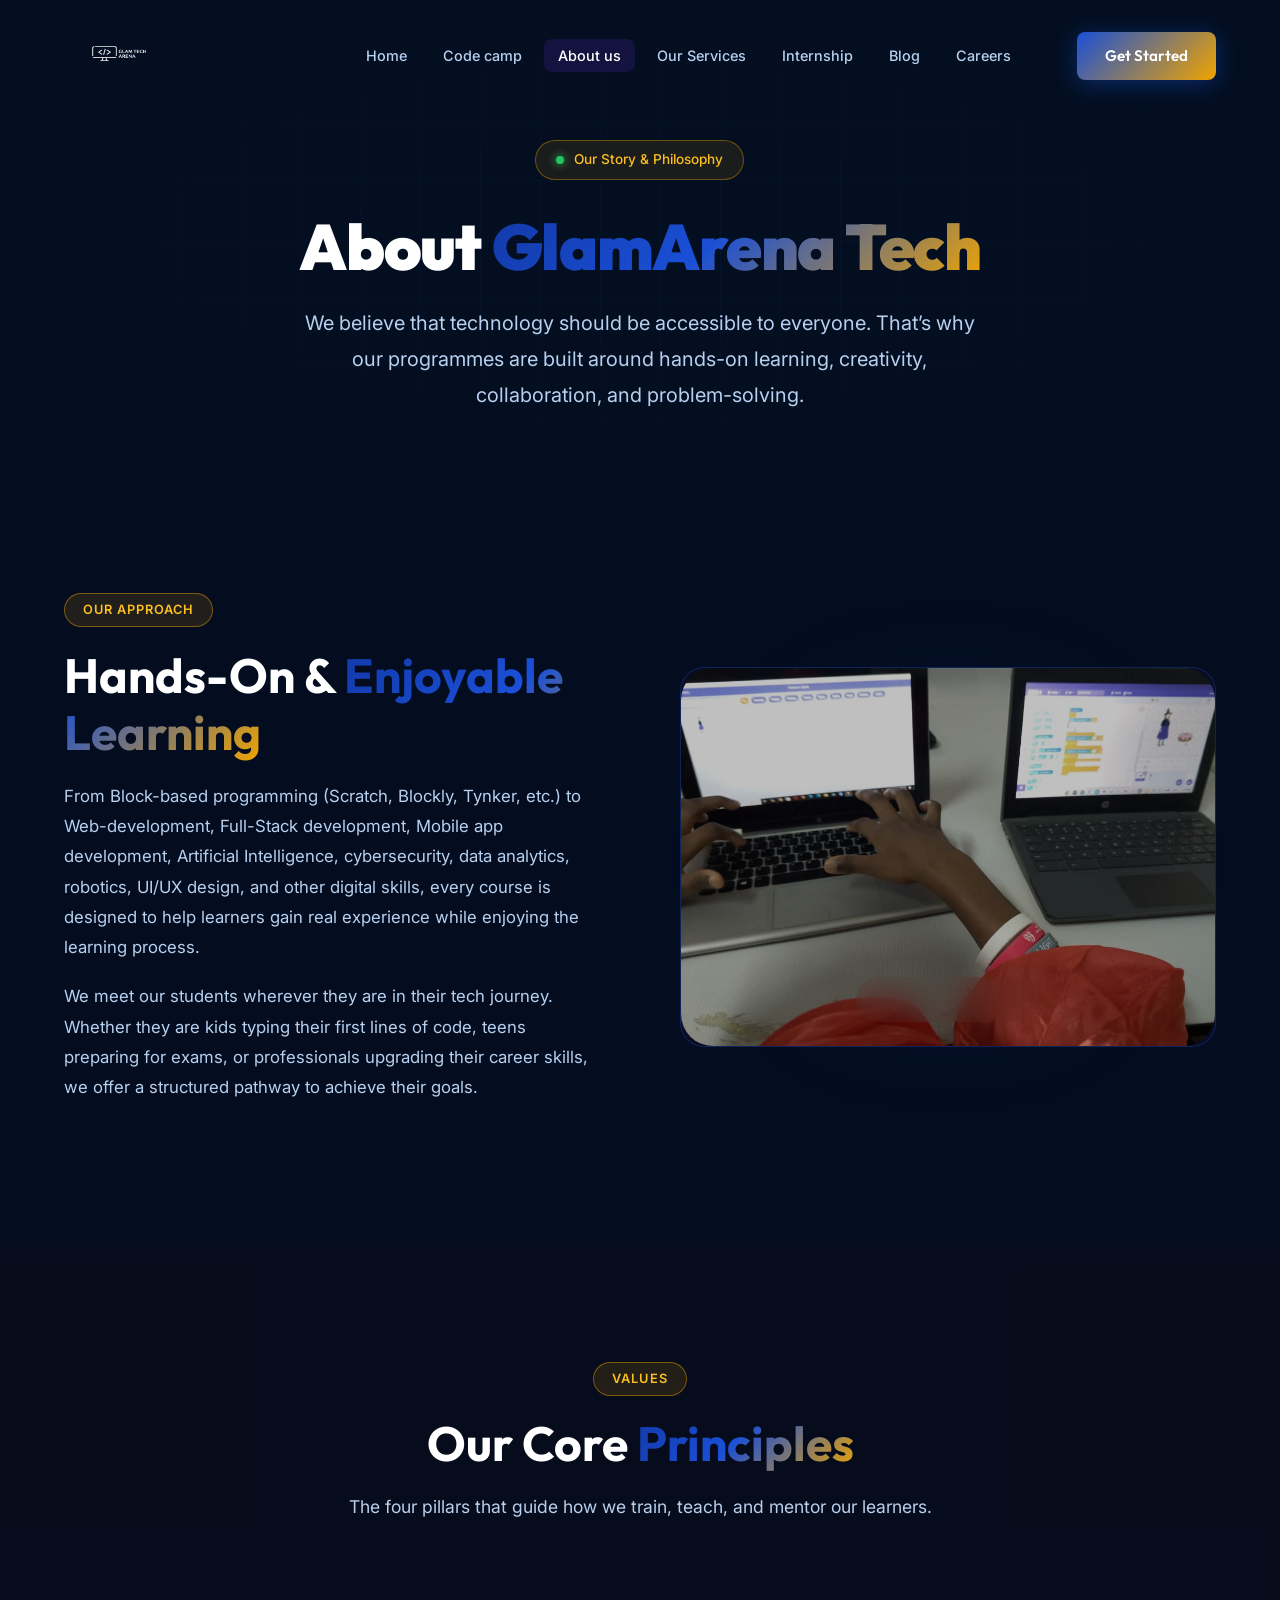
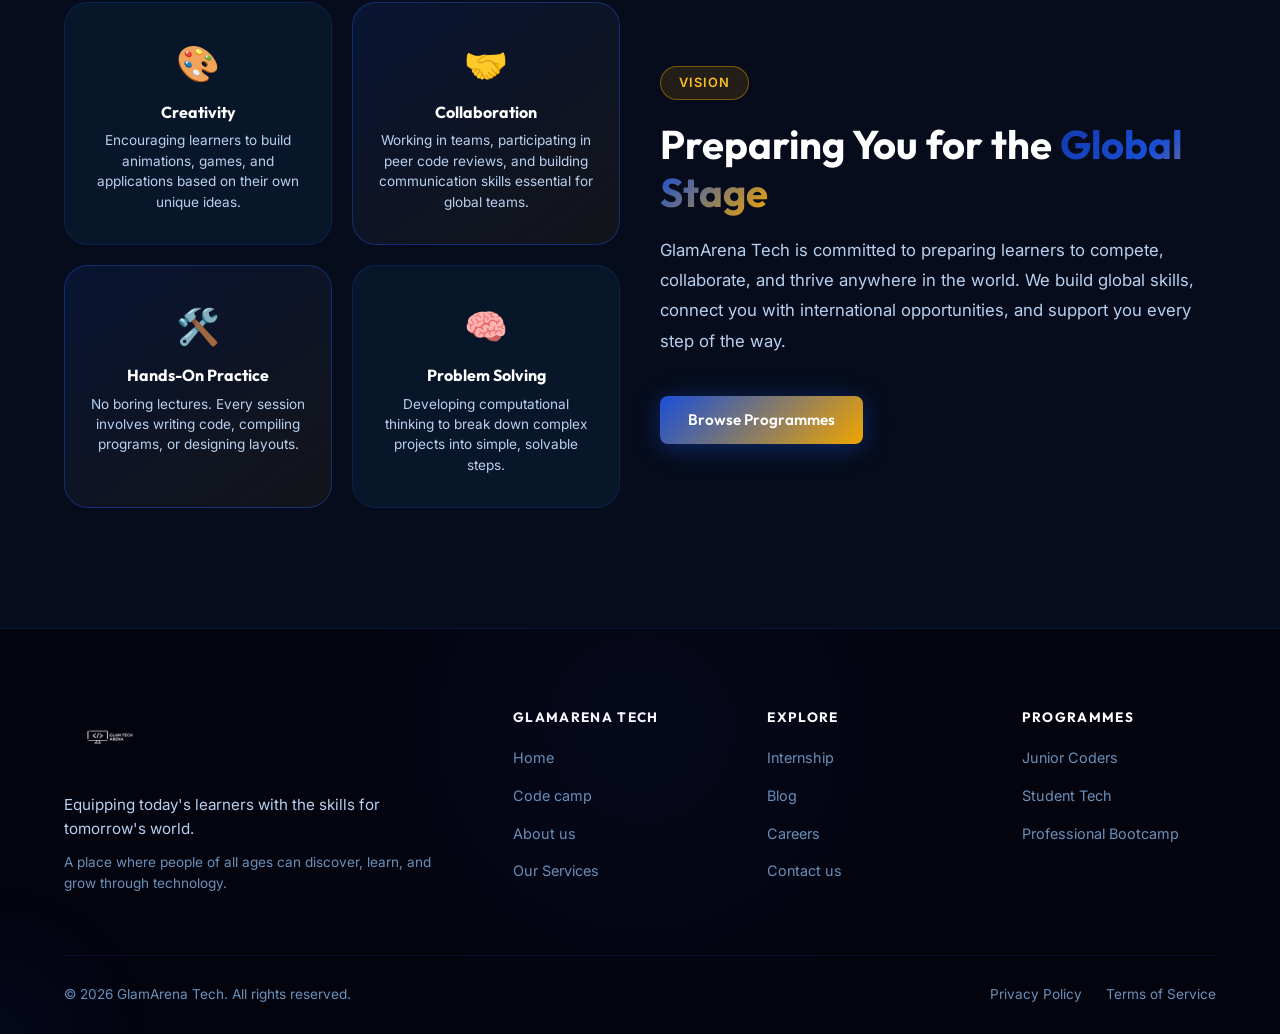
==== commit bc9ef0a0: "Remove Contact us from navbar - keep Get Started only" ====
--- a/about.html
+++ b/about.html
@@ -26,9 +26,8 @@
         <li><a href="internship.html" class="nav-link">Internship</a></li>
         <li><a href="blog.html" class="nav-link">Blog</a></li>
         <li><a href="careers.html" class="nav-link">Careers</a></li>
-        <li><a href="contact.html" class="nav-link">Contact us</a></li>
       </ul>
-      <a href="contact.html" class="btn btn-primary nav-cta">Get Started</a>
+      <a href="contact.html#contactForm" class="btn btn-primary nav-cta">Get Started</a>
       <button class="hamburger" id="hamburger" aria-label="Toggle menu">
         <span></span><span></span><span></span>
       </button>
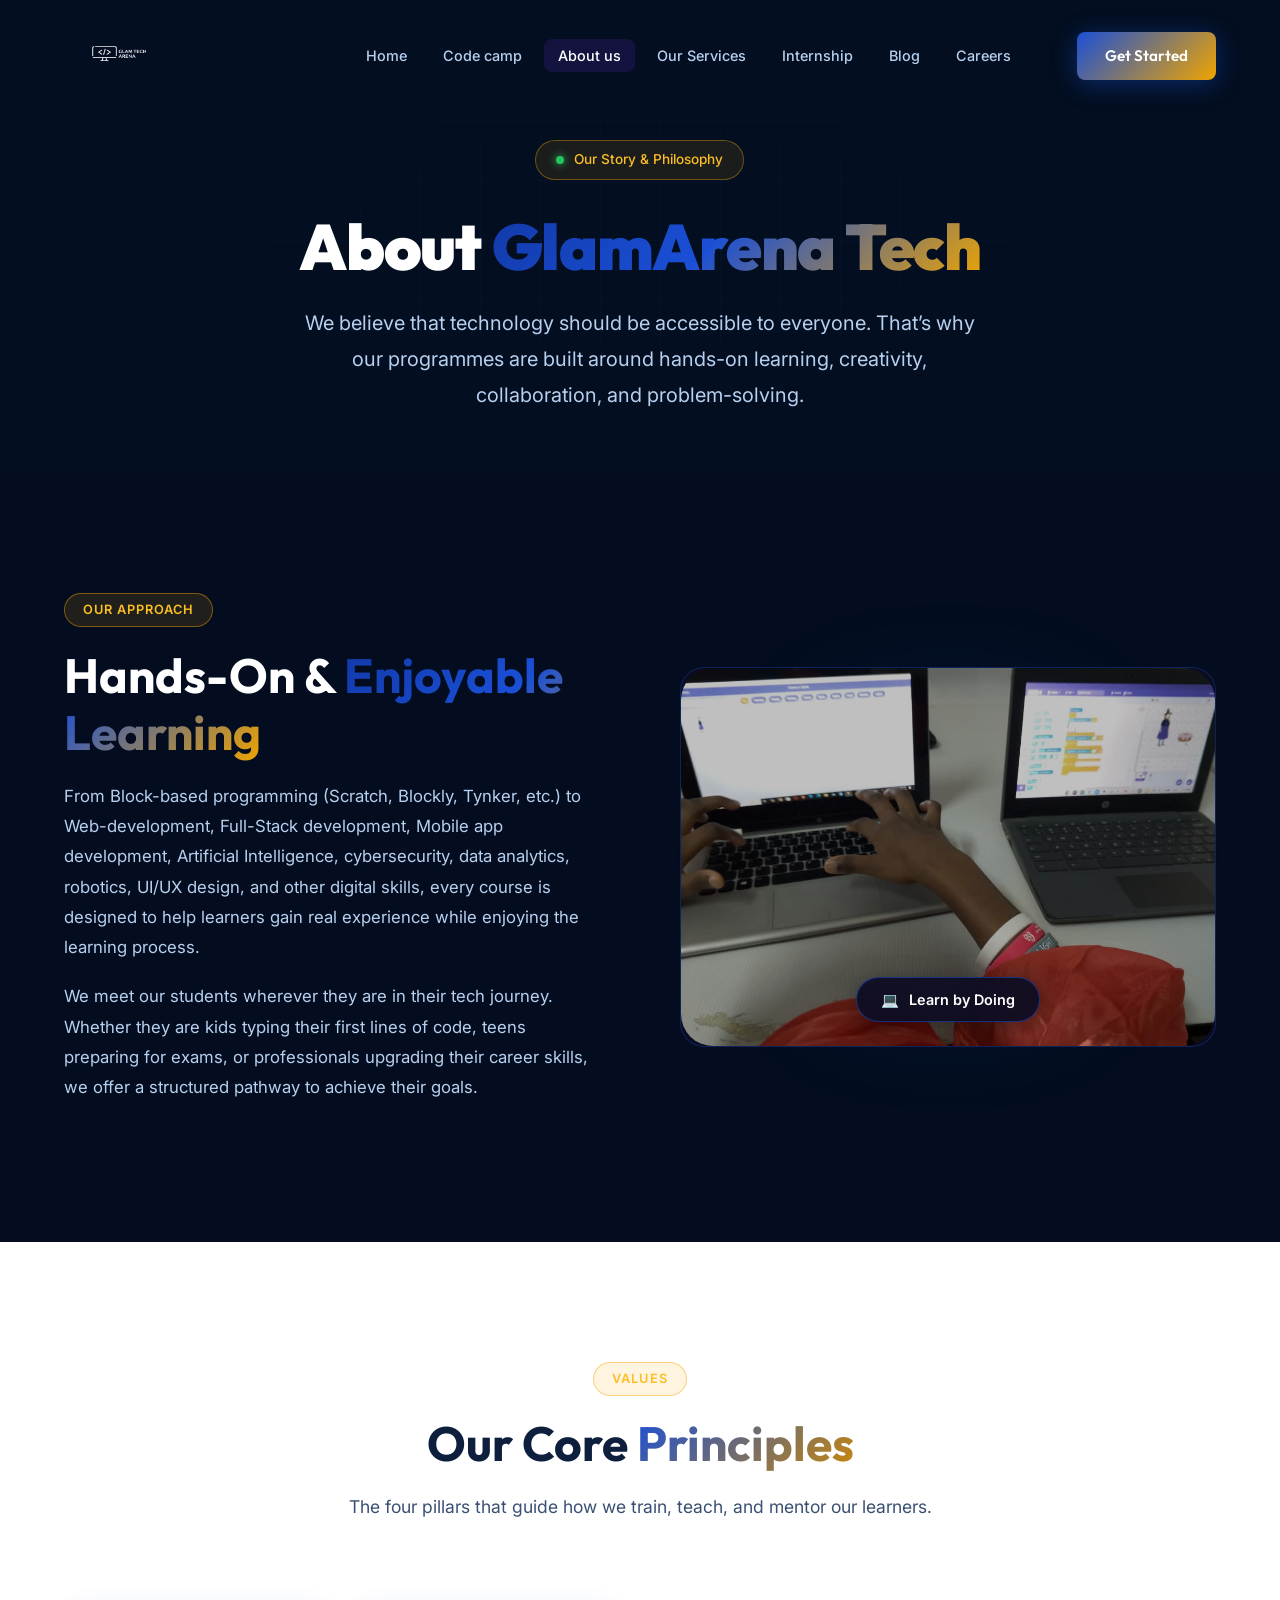
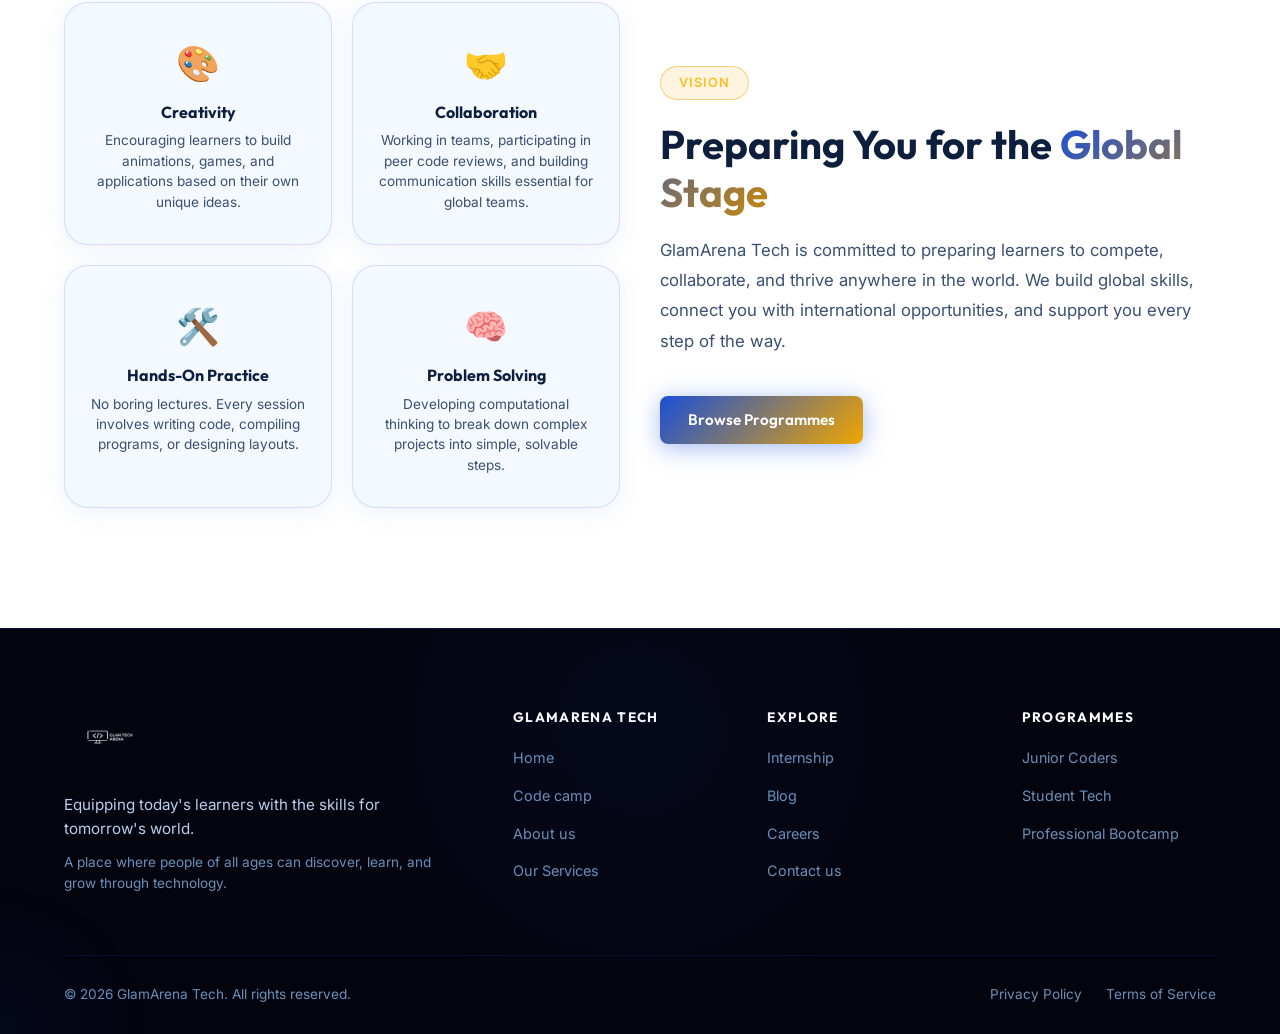
==== commit 77f07fc6: "feat: implement section-white utility class to support light mode styling across pages" ====
--- a/about.html
+++ b/about.html
@@ -86,7 +86,7 @@
   </section>
 
   <!-- ===== CORE VALUES ===== -->
-  <section class="why-us section">
+  <section class="why-us section section-white">
     <div class="container">
       <div class="section-header">
         <div class="section-tag">Values</div>
--- a/style.css
+++ b/style.css
@@ -69,6 +69,88 @@
 
 .section { padding: 120px 0; }
 
+/* ========== WHITE SECTION THEME ========== */
+.section-white {
+  background: #ffffff !important;
+}
+.section-white .section-title,
+.section-white h1, .section-white h2,
+.section-white h3, .section-white h4 {
+  color: #0d1f3c !important;
+  -webkit-text-fill-color: #0d1f3c !important;
+}
+.section-white .gradient-text {
+  background: linear-gradient(135deg, #1a4fd6 0%, #c8880a 100%);
+  -webkit-background-clip: text;
+  -webkit-text-fill-color: transparent !important;
+  background-clip: text;
+}
+.section-white .section-subtitle,
+.section-white .about-text,
+.section-white p {
+  color: #3a5072 !important;
+}
+.section-white .section-tag {
+  background: rgba(26, 79, 214, 0.10);
+  border: 1px solid rgba(26, 79, 214, 0.3);
+  color: #1a4fd6;
+}
+.section-white .service-card,
+.section-white .program-card,
+.section-white .testimonial-card,
+.section-white .metric-card,
+.section-white .why-item {
+  background: #f4f8ff !important;
+  border-color: rgba(26, 79, 214, 0.15) !important;
+  box-shadow: 0 4px 24px rgba(26, 79, 214, 0.08) !important;
+}
+.section-white .service-card:hover,
+.section-white .program-card:hover,
+.section-white .metric-card:hover {
+  background: #e8f0ff !important;
+  border-color: rgba(26, 79, 214, 0.35) !important;
+}
+.section-white .service-title,
+.section-white .program-card h3,
+.section-white .metric-val,
+.section-white .why-item h4,
+.section-white .testimonial-card p,
+.section-white strong {
+  color: #0d1f3c !important;
+}
+.section-white .service-desc,
+.section-white .service-number,
+.section-white .metric-label,
+.section-white .stat-label,
+.section-white .program-meta span,
+.section-white .why-item p,
+.section-white .testimonial-text {
+  color: #4a6a96 !important;
+}
+.section-white .service-link { color: #1a4fd6 !important; }
+.section-white .about-feature span { color: #1a3560 !important; }
+.section-white .feature-check {
+  background: rgba(26, 79, 214, 0.12) !important;
+  color: #1a4fd6 !important;
+  border-color: rgba(26, 79, 214, 0.25) !important;
+}
+.section-white .program-topics li { color: #3a5878 !important; }
+.section-white .program-topics li::before { color: #1a4fd6 !important; }
+.section-white .btn-outline {
+  border-color: #1a4fd6 !important;
+  color: #1a4fd6 !important;
+}
+.section-white .btn-outline:hover {
+  background: #1a4fd6 !important;
+  color: #ffffff !important;
+}
+.section-white .author-avatar { opacity: 1; }
+.section-white .testimonial-stars { color: #f0a500; }
+.section-white .testimonial-card strong,
+.section-white .testimonial-author strong { color: #0d1f3c !important; }
+.section-white .testimonial-author span { color: #5a7a9e !important; }
+/* ========================================= */
+
 .section-header {
   text-align: center;
   max-width: 700px;
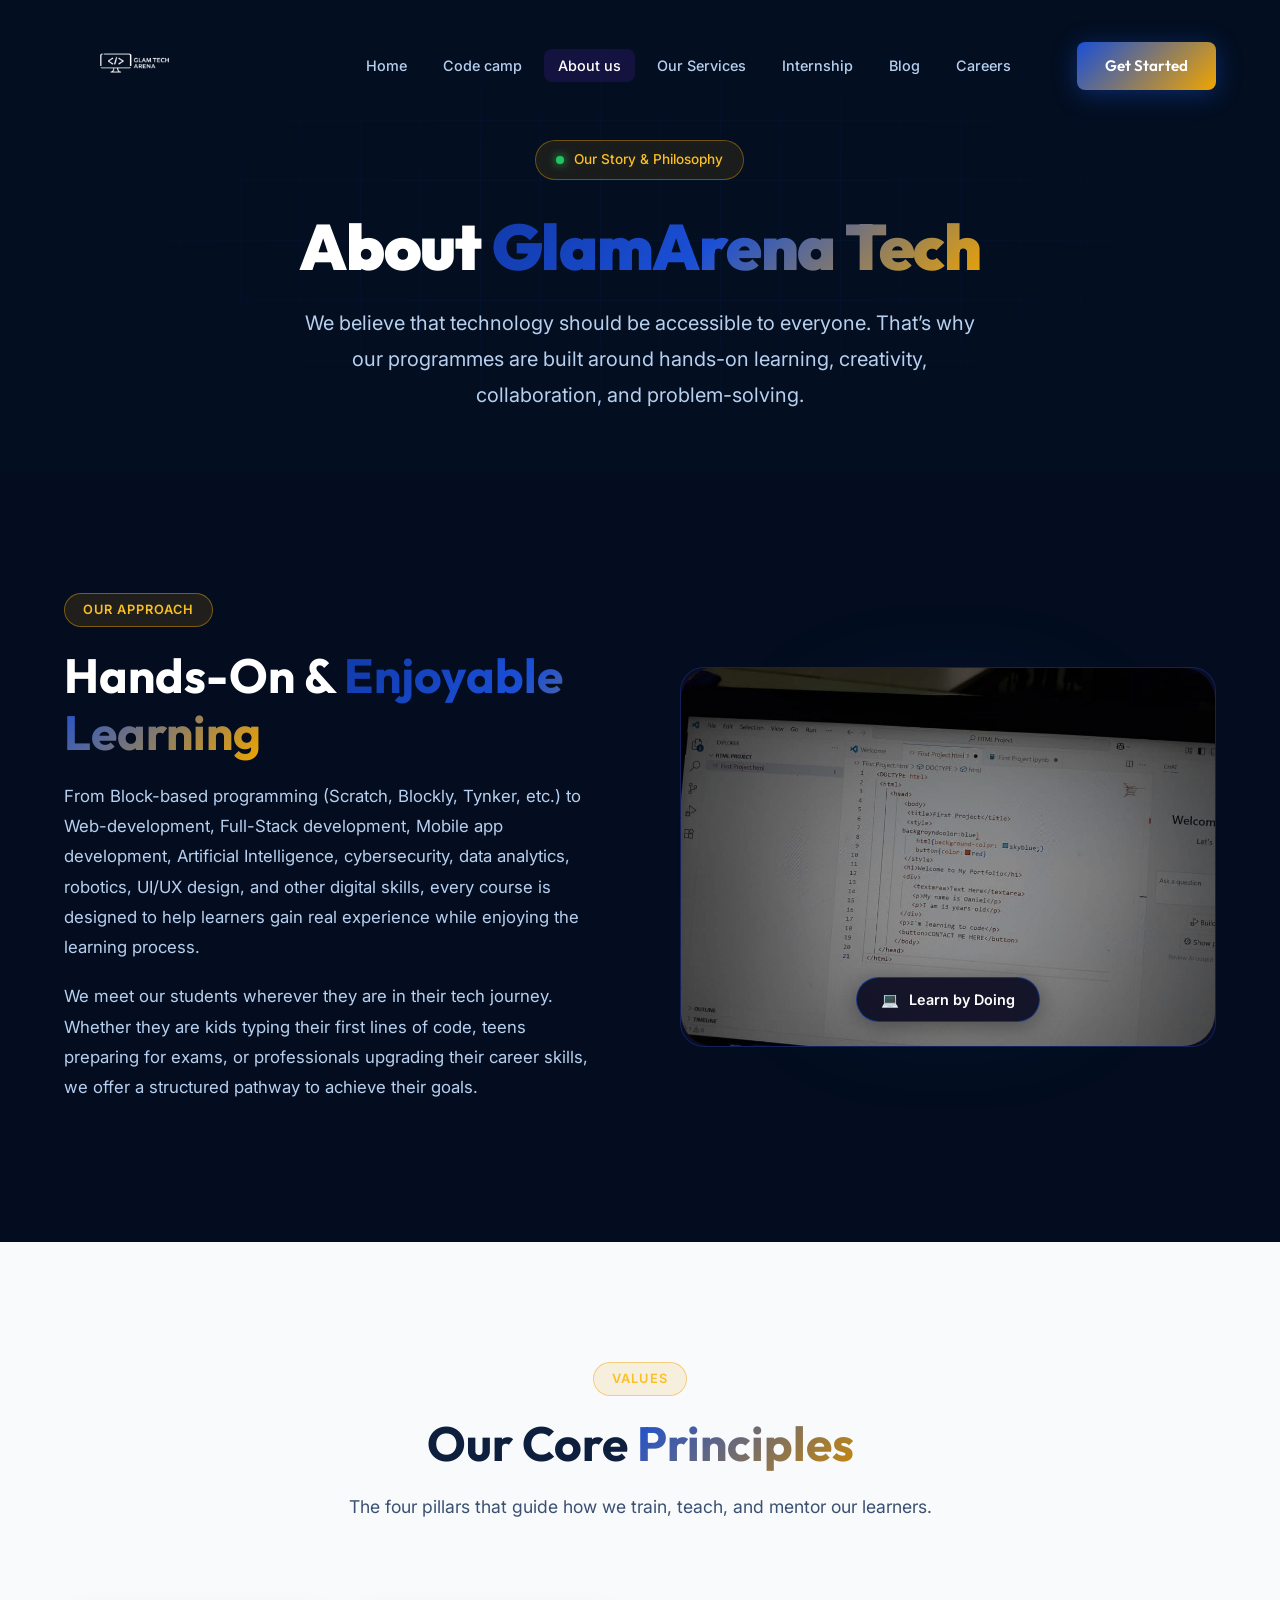
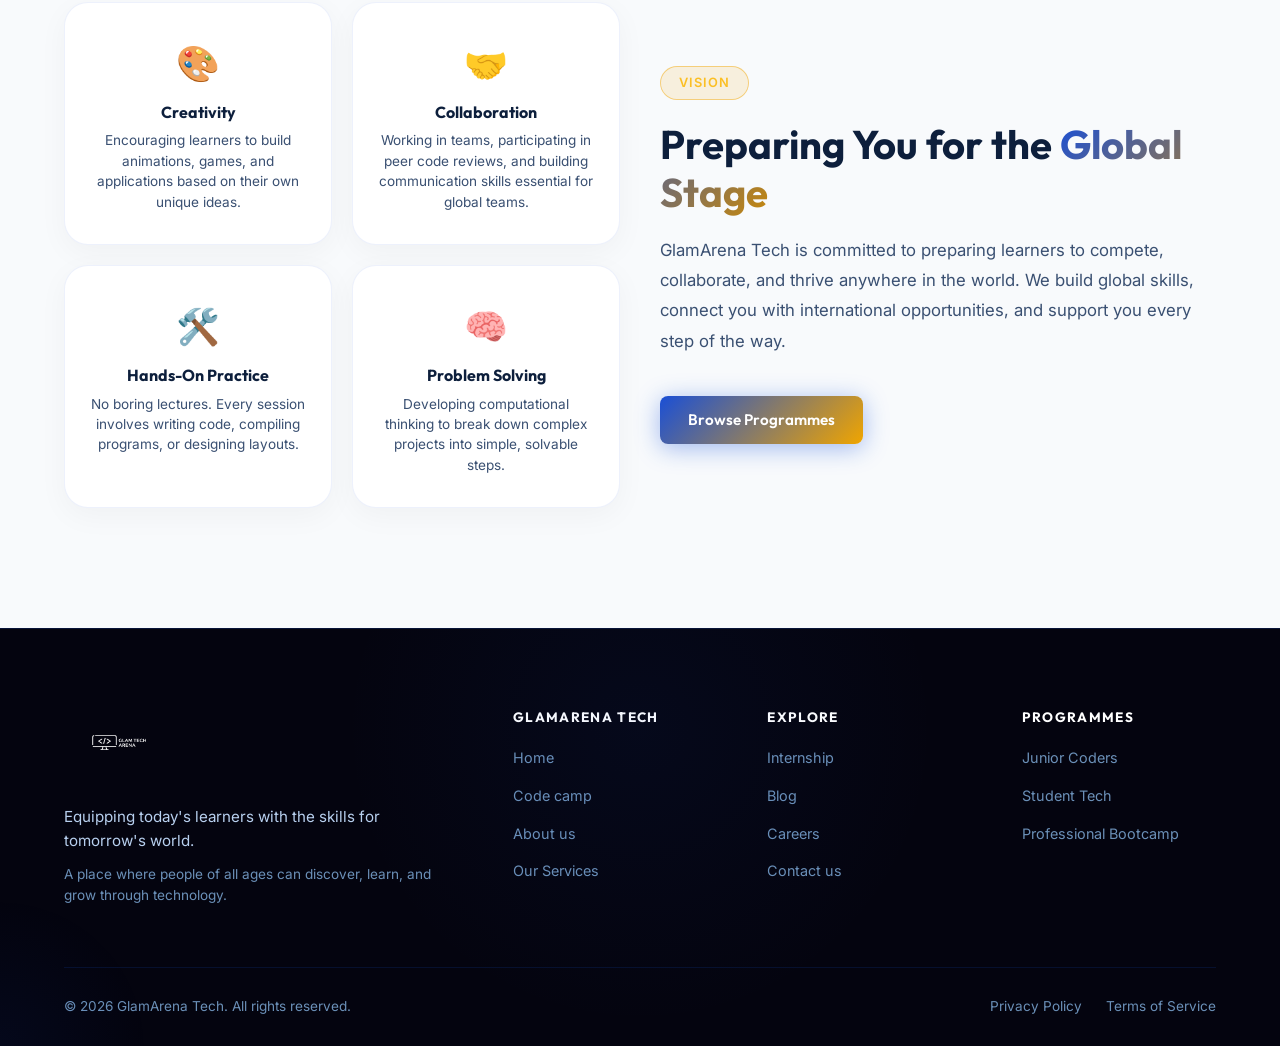
==== commit 5e421eec: "Update white section background to rgb(248,250,252), style white cards with shadows, enlarge navbar " ====
--- a/about.html
+++ b/about.html
@@ -1,4 +1,4 @@
-﻿<!DOCTYPE html>
+<!DOCTYPE html>
 <html lang="en">
 <head>
   <meta charset="UTF-8" />
@@ -73,7 +73,7 @@
           <div class="about-img-wrapper" style="height: 380px;">
             <div class="about-glow"></div>
             <div class="about-img-box" style="border-radius: var(--radius-lg);">
-              <img src="assets/photo-5.jpg" alt="Learner in focused coding session" class="about-real-img" />
+              <img src="assets/children-html-3.jpeg" alt="Young student writing HTML code" class="about-real-img" />
               <div class="about-img-badge">
                 <span>&#128187;</span>
                 <span>Learn by Doing</span>
--- a/style.css
+++ b/style.css
@@ -71,7 +71,7 @@
 
 /* ========== WHITE SECTION THEME ========== */
 .section-white {
-  background: #ffffff !important;
+  background: rgb(248, 250, 252) !important;
 }
 .section-white .section-title,
 .section-white h1, .section-white h2,
@@ -100,15 +100,16 @@
 .section-white .testimonial-card,
 .section-white .metric-card,
 .section-white .why-item {
-  background: #f4f8ff !important;
-  border-color: rgba(26, 79, 214, 0.15) !important;
-  box-shadow: 0 4px 24px rgba(26, 79, 214, 0.08) !important;
+  background: #ffffff !important;
+  border-color: rgba(26, 79, 214, 0.08) !important;
+  box-shadow: 0 8px 30px rgba(0, 0, 0, 0.04) !important;
 }
 .section-white .service-card:hover,
 .section-white .program-card:hover,
 .section-white .metric-card:hover {
-  background: #e8f0ff !important;
-  border-color: rgba(26, 79, 214, 0.35) !important;
+  background: #ffffff !important;
+  border-color: rgba(26, 79, 214, 0.25) !important;
+  box-shadow: 0 12px 40px rgba(26, 79, 214, 0.08) !important;
 }
 .section-white .service-title,
 .section-white .program-card h3,
@@ -149,6 +150,46 @@
 .section-white .testimonial-card strong,
 .section-white .testimonial-author strong { color: #0d1f3c !important; }
 .section-white .testimonial-author span { color: #5a7a9e !important; }
+.section-white .contact-form {
+  background: #f4f8ff !important;
+  border-color: rgba(26, 79, 214, 0.15) !important;
+  box-shadow: 0 8px 32px rgba(26, 79, 214, 0.05) !important;
+}
+.section-white .form-group label {
+  color: #3a5072 !important;
+}
+.section-white .form-group input,
+.section-white .form-group select,
+.section-white .form-group textarea {
+  background: #ffffff !important;
+  border-color: rgba(26, 86, 219, 0.25) !important;
+  color: #0d1f3c !important;
+}
+.section-white .form-group input:focus,
+.section-white .form-group select:focus,
+.section-white .form-group textarea:focus {
+  border-color: #1a4fd6 !important;
+  background: #ffffff !important;
+  box-shadow: 0 0 0 3px rgba(26, 79, 214, 0.15) !important;
+}
+.section-white .form-group select option {
+  background: #ffffff !important;
+  color: #0d1f3c !important;
+}
+.section-white .form-group input::placeholder,
+.section-white .form-group textarea::placeholder {
+  color: #8fa0b5 !important;
+}
+.section-white .social-btn {
+  background: #f4f8ff !important;
+  border-color: rgba(26, 79, 214, 0.15) !important;
+  color: #1a4fd6 !important;
+}
+.section-white .social-btn:hover {
+  background: rgba(26, 86, 219, 0.1) !important;
+  border-color: #1a4fd6 !important;
+  color: #1a4fd6 !important;
+}
 /* ========================================= */
 
 .section-header {
@@ -1613,7 +1654,7 @@
 
 /* ========== LOGO IMAGE ========== */
 .logo-img {
-  height: 72px;
+  height: 92px;
   width: auto;
   object-fit: contain;
   display: block;
@@ -1627,7 +1668,7 @@
 
 /* Footer logo slightly smaller */
 .footer-brand .logo-img {
-  height: 60px;
+  height: 72px;
   margin-bottom: 4px;
 }
 
@@ -1674,7 +1715,7 @@
 
 /* ========== LOGO WHITE INVERT ========== */
 .logo-img {
-  height: 72px !important;
+  height: 92px !important;
   width: auto;
   object-fit: contain;
   display: block;
@@ -1686,7 +1727,7 @@
   transform: scale(1.04) !important;
 }
 .footer-brand .logo-img {
-  height: 60px !important;
+  height: 72px !important;
 }
 
 /* ========== GOLD ACCENT ENHANCEMENTS ========== */
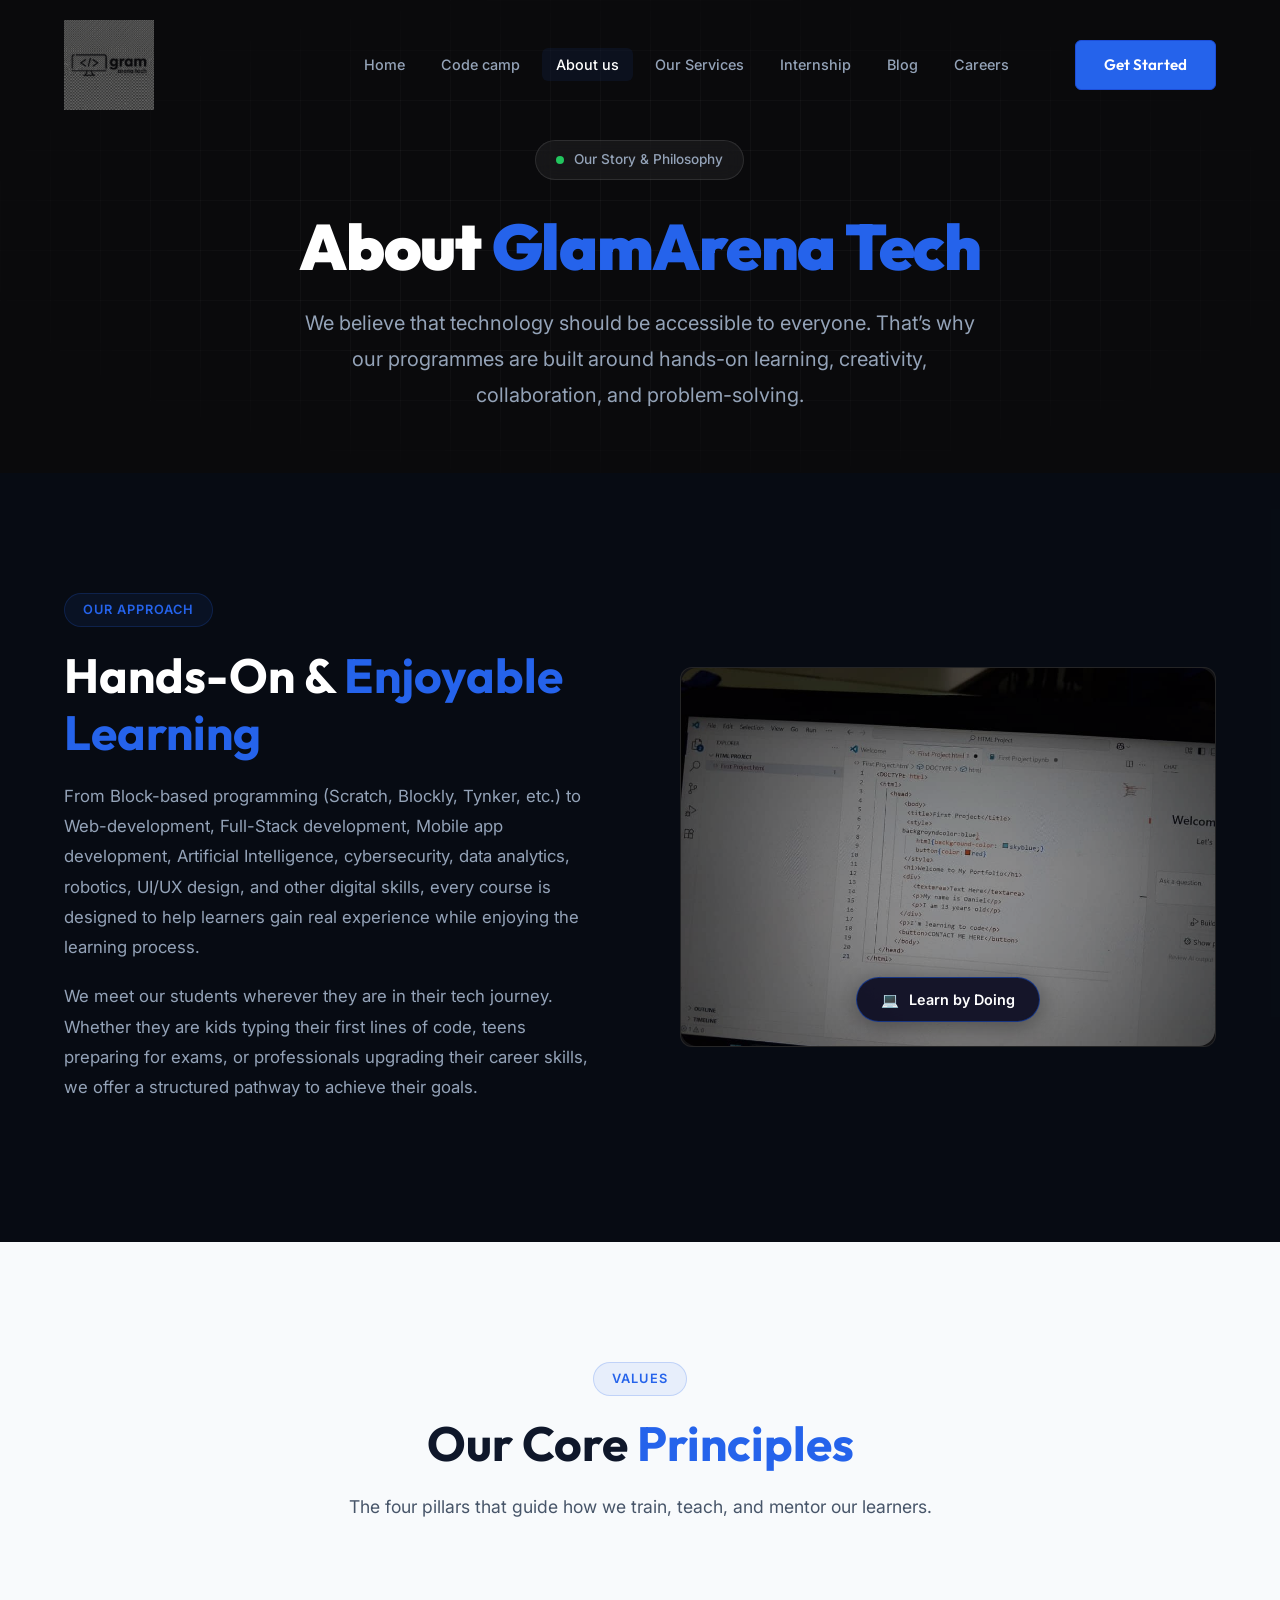
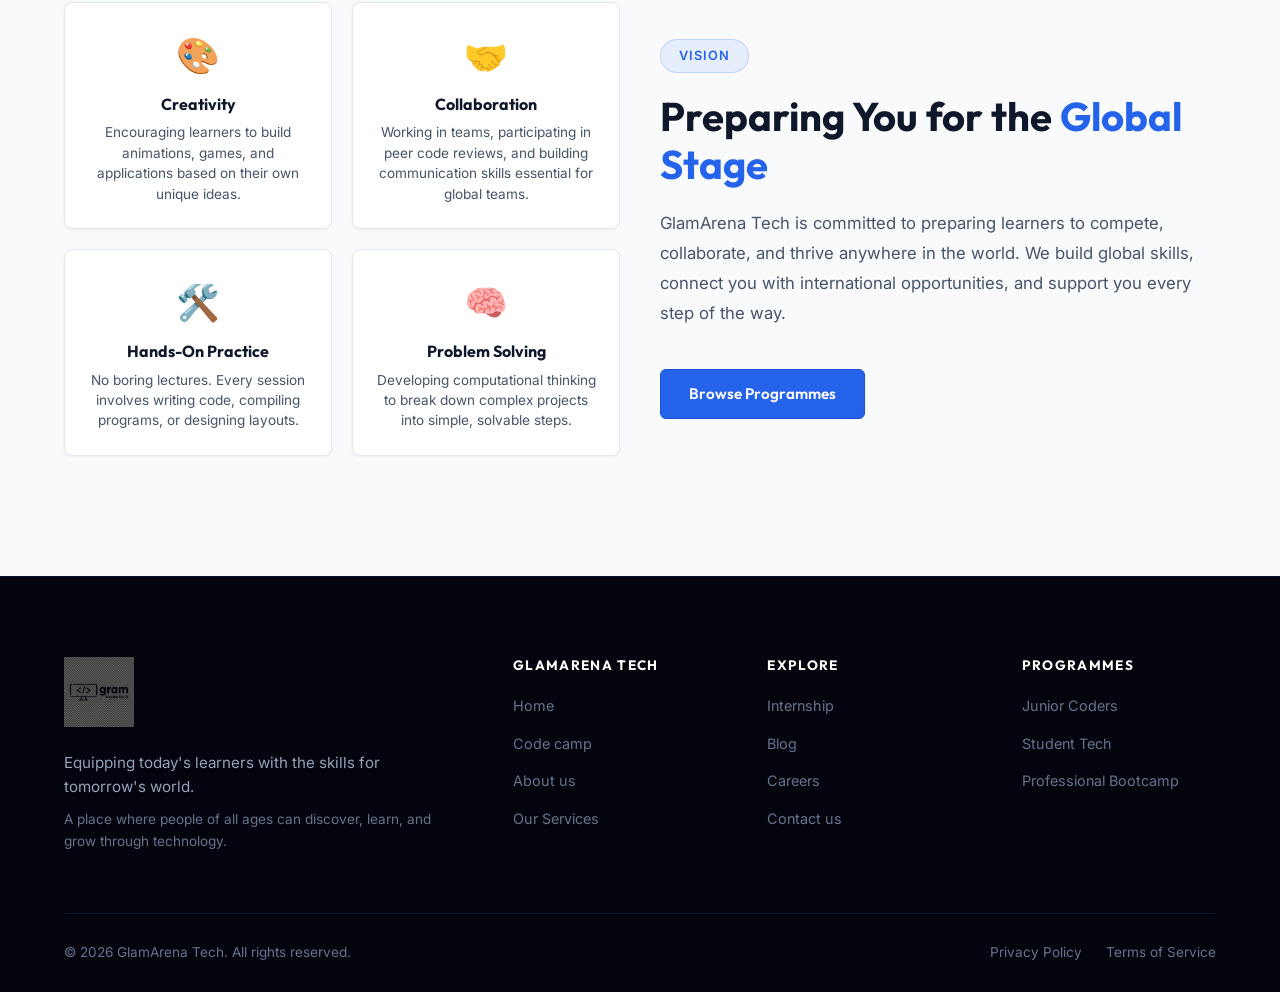
==== commit 7bb01a01: "feat: clean logo with transparent bg, remove glows/gradients, professional redesign" ====
--- a/about.html
+++ b/about.html
@@ -16,7 +16,7 @@
   <nav id="navbar" class="navbar">
     <div class="nav-container">
       <a href="index.html" class="nav-logo">
-        <img src="assets/logo.png" alt="GlamArena Tech Logo" class="logo-img" />
+        <img src="assets/logo-combined.png" alt="GlamArena Tech Logo" class="logo-img" />
       </a>
       <ul class="nav-links" id="navLinks">
         <li><a href="index.html" class="nav-link">Home</a></li>
@@ -136,7 +136,7 @@
       <div class="footer-grid">
         <div class="footer-brand">
           <a href="index.html" class="nav-logo">
-            <img src="assets/logo.png" alt="GlamArena Tech Logo" class="logo-img" />
+            <img src="assets/logo-combined.png" alt="GlamArena Tech Logo" class="logo-img" />
           </a>
           <p class="footer-tagline">Equipping today's learners with the skills for tomorrow's world.</p>
           <p class="footer-copy">A place where people of all ages can discover, learn, and grow through technology.</p>
@@ -180,4 +180,4 @@
 
   <script src="script.js"></script>
 </body>
-</html>+</html>
--- a/style.css
+++ b/style.css
@@ -4,32 +4,32 @@
    ============================================ */
 
 :root {
-  --primary: #1a4fd6;
-  --primary-light: #4a90e2;
-  --primary-dark: #1239a8;
-  --accent: #f0a500;
-  --accent-light: #fbbf24;
-  --accent-dark: #c8880a;
+  --primary: #2563eb;
+  --primary-light: #3b82f6;
+  --primary-dark: #1d4ed8;
+  --accent: #2563eb;
+  --accent-light: #3b82f6;
+  --accent-dark: #1d4ed8;
   --white: #ffffff;
-  --white-soft: #f0f6ff;
-  --bg-dark: #030e20;
-  --bg-card: #071628;
-  --bg-card-hover: #0d2040;
-  --bg-border: rgba(26, 79, 214, 0.22);
+  --white-soft: #f8fafc;
+  --bg-dark: #0a0a0c;
+  --bg-card: #121214;
+  --bg-card-hover: #18181b;
+  --bg-border: rgba(255, 255, 255, 0.08);
   --text-primary: #ffffff;
-  --text-secondary: #b8d0ef;
-  --text-muted: #6b90b8;
-  --gradient-main: linear-gradient(135deg, #1a4fd6 0%, #f0a500 100%);
-  --gradient-hero: linear-gradient(135deg, #1239a8 0%, #1a4fd6 45%, #f0a500 100%);
-  --gradient-gold: linear-gradient(135deg, #f0a500 0%, #fbbf24 100%);
-  --shadow-glow: 0 0 40px rgba(26, 79, 214, 0.35);
-  --shadow-gold: 0 0 30px rgba(240, 165, 0, 0.3);
-  --shadow-card: 0 8px 32px rgba(0, 0, 0, 0.45);
-  --radius-sm: 8px;
-  --radius-md: 16px;
-  --radius-lg: 24px;
-  --radius-xl: 32px;
-  --transition: all 0.3s cubic-bezier(0.4, 0, 0.2, 1);
+  --text-secondary: #94a3b8;
+  --text-muted: #64748b;
+  --gradient-main: #2563eb;
+  --gradient-hero: #ffffff;
+  --gradient-gold: #3b82f6;
+  --shadow-glow: none;
+  --shadow-gold: none;
+  --shadow-card: 0 4px 12px rgba(0, 0, 0, 0.2);
+  --radius-sm: 6px;
+  --radius-md: 8px;
+  --radius-lg: 12px;
+  --radius-xl: 16px;
+  --transition: all 0.2s ease-in-out;
   --font-main: 'Outfit', sans-serif;
   --font-body: 'Inter', sans-serif;
 }
@@ -54,10 +54,11 @@
 }
 
 .gradient-text {
-  background: var(--gradient-hero);
-  -webkit-background-clip: text;
-  -webkit-text-fill-color: transparent;
-  background-clip: text;
+  color: var(--primary);
+  background: none;
+  -webkit-background-clip: initial;
+  -webkit-text-fill-color: initial;
+  background-clip: initial;
 }
 
 /* ========== LAYOUT ========== */
@@ -71,29 +72,30 @@
 
 /* ========== WHITE SECTION THEME ========== */
 .section-white {
-  background: rgb(248, 250, 252) !important;
+  background: #f8fafc !important;
 }
 .section-white .section-title,
 .section-white h1, .section-white h2,
 .section-white h3, .section-white h4 {
-  color: #0d1f3c !important;
-  -webkit-text-fill-color: #0d1f3c !important;
+  color: #0f172a !important;
+  -webkit-text-fill-color: #0f172a !important;
 }
 .section-white .gradient-text {
-  background: linear-gradient(135deg, #1a4fd6 0%, #c8880a 100%);
-  -webkit-background-clip: text;
-  -webkit-text-fill-color: transparent !important;
-  background-clip: text;
+  color: var(--primary) !important;
+  background: none !important;
+  -webkit-background-clip: initial !important;
+  -webkit-text-fill-color: initial !important;
+  background-clip: initial !important;
 }
 .section-white .section-subtitle,
 .section-white .about-text,
 .section-white p {
-  color: #3a5072 !important;
+  color: #475569 !important;
 }
 .section-white .section-tag {
-  background: rgba(26, 79, 214, 0.10);
-  border: 1px solid rgba(26, 79, 214, 0.3);
-  color: #1a4fd6;
+  background: rgba(37, 99, 235, 0.08);
+  border: 1px solid rgba(37, 99, 235, 0.2);
+  color: var(--primary);
 }
 .section-white .service-card,
 .section-white .program-card,
@@ -101,23 +103,23 @@
 .section-white .metric-card,
 .section-white .why-item {
   background: #ffffff !important;
-  border-color: rgba(26, 79, 214, 0.08) !important;
-  box-shadow: 0 8px 30px rgba(0, 0, 0, 0.04) !important;
+  border: 1px solid #e2e8f0 !important;
+  box-shadow: 0 1px 3px rgba(0, 0, 0, 0.05) !important;
 }
 .section-white .service-card:hover,
 .section-white .program-card:hover,
 .section-white .metric-card:hover {
   background: #ffffff !important;
-  border-color: rgba(26, 79, 214, 0.25) !important;
-  box-shadow: 0 12px 40px rgba(26, 79, 214, 0.08) !important;
+  border-color: #cbd5e1 !important;
+  box-shadow: 0 4px 12px rgba(0, 0, 0, 0.05) !important;
 }
 .section-white .service-title,
 .section-white .program-card h3,
 .section-white .metric-val,
 .section-white .why-item h4,
-.section-white .testimonial-card p,
+.section-white .testimonial-card strong,
 .section-white strong {
-  color: #0d1f3c !important;
+  color: #0f172a !important;
 }
 .section-white .service-desc,
 .section-white .service-number,
@@ -126,69 +128,70 @@
 .section-white .program-meta span,
 .section-white .why-item p,
 .section-white .testimonial-text {
-  color: #4a6a96 !important;
-}
-.section-white .service-link { color: #1a4fd6 !important; }
-.section-white .about-feature span { color: #1a3560 !important; }
+  color: #475569 !important;
+}
+.section-white .service-link { color: var(--primary) !important; }
+.section-white .about-feature span { color: #1e293b !important; }
 .section-white .feature-check {
-  background: rgba(26, 79, 214, 0.12) !important;
-  color: #1a4fd6 !important;
-  border-color: rgba(26, 79, 214, 0.25) !important;
-}
-.section-white .program-topics li { color: #3a5878 !important; }
-.section-white .program-topics li::before { color: #1a4fd6 !important; }
+  background: var(--primary) !important;
+  color: #ffffff !important;
+  border: none !important;
+}
+.section-white .program-topics li { color: #475569 !important; }
+.section-white .program-topics li::before { background: var(--primary) !important; }
 .section-white .btn-outline {
-  border-color: #1a4fd6 !important;
-  color: #1a4fd6 !important;
+  border-color: #cbd5e1 !important;
+  color: #334155 !important;
 }
 .section-white .btn-outline:hover {
-  background: #1a4fd6 !important;
-  color: #ffffff !important;
+  background: #f1f5f9 !important;
+  color: #0f172a !important;
+  border-color: #94a3b8 !important;
 }
 .section-white .author-avatar { opacity: 1; }
-.section-white .testimonial-stars { color: #f0a500; }
+.section-white .testimonial-stars { color: #eab308; }
 .section-white .testimonial-card strong,
-.section-white .testimonial-author strong { color: #0d1f3c !important; }
-.section-white .testimonial-author span { color: #5a7a9e !important; }
+.section-white .testimonial-author strong { color: #0f172a !important; }
+.section-white .testimonial-author span { color: #64748b !important; }
 .section-white .contact-form {
-  background: #f4f8ff !important;
-  border-color: rgba(26, 79, 214, 0.15) !important;
-  box-shadow: 0 8px 32px rgba(26, 79, 214, 0.05) !important;
+  background: #ffffff !important;
+  border-color: #e2e8f0 !important;
+  box-shadow: 0 1px 3px rgba(0, 0, 0, 0.05) !important;
 }
 .section-white .form-group label {
-  color: #3a5072 !important;
+  color: #334155 !important;
 }
 .section-white .form-group input,
 .section-white .form-group select,
 .section-white .form-group textarea {
   background: #ffffff !important;
-  border-color: rgba(26, 86, 219, 0.25) !important;
-  color: #0d1f3c !important;
+  border-color: #cbd5e1 !important;
+  color: #0f172a !important;
 }
 .section-white .form-group input:focus,
 .section-white .form-group select:focus,
 .section-white .form-group textarea:focus {
-  border-color: #1a4fd6 !important;
+  border-color: var(--primary) !important;
   background: #ffffff !important;
-  box-shadow: 0 0 0 3px rgba(26, 79, 214, 0.15) !important;
+  box-shadow: 0 0 0 1px var(--primary) !important;
 }
 .section-white .form-group select option {
   background: #ffffff !important;
-  color: #0d1f3c !important;
+  color: #0f172a !important;
 }
 .section-white .form-group input::placeholder,
 .section-white .form-group textarea::placeholder {
-  color: #8fa0b5 !important;
+  color: #94a3b8 !important;
 }
 .section-white .social-btn {
-  background: #f4f8ff !important;
-  border-color: rgba(26, 79, 214, 0.15) !important;
-  color: #1a4fd6 !important;
+  background: #ffffff !important;
+  border-color: #e2e8f0 !important;
+  color: #475569 !important;
 }
 .section-white .social-btn:hover {
-  background: rgba(26, 86, 219, 0.1) !important;
-  border-color: #1a4fd6 !important;
-  color: #1a4fd6 !important;
+  background: #f1f5f9 !important;
+  border-color: #cbd5e1 !important;
+  color: #0f172a !important;
 }
 /* ========================================= */
 
@@ -244,34 +247,35 @@
 }
 
 .btn-primary {
-  background: var(--gradient-main);
+  background: var(--primary);
   color: #fff;
-  box-shadow: 0 4px 24px rgba(26, 86, 219, 0.4);
+  border: 1px solid var(--primary-dark);
 }
 .btn-primary:hover {
-  transform: translateY(-2px);
-  box-shadow: 0 8px 32px rgba(26, 86, 219, 0.6);
+  background: var(--primary-dark);
+  transform: translateY(-1px);
 }
 
 .btn-outline {
   background: transparent;
-  color: var(--primary-light);
-  border: 1.5px solid var(--primary-light);
+  color: var(--text-primary);
+  border: 1px solid rgba(255, 255, 255, 0.15);
 }
 .btn-outline:hover {
-  background: rgba(26, 86, 219, 0.15);
-  transform: translateY(-2px);
+  background: rgba(255, 255, 255, 0.05);
+  border-color: rgba(255, 255, 255, 0.25);
+  transform: translateY(-1px);
 }
 
 .btn-ghost {
-  background: rgba(255, 255, 255, 0.06);
+  background: transparent;
+  color: var(--text-secondary);
+  border: 1px solid rgba(255, 255, 255, 0.1);
+}
+.btn-ghost:hover {
+  background: rgba(255, 255, 255, 0.05);
   color: var(--white);
-  border: 1px solid rgba(255, 255, 255, 0.1);
-  backdrop-filter: blur(10px);
-}
-.btn-ghost:hover {
-  background: rgba(255, 255, 255, 0.12);
-  transform: translateY(-2px);
+  transform: translateY(-1px);
 }
 
 .btn-lg { padding: 16px 36px; font-size: 1rem; }
@@ -289,9 +293,8 @@
 }
 
 .navbar.scrolled {
-  background: rgba(5, 5, 15, 0.92);
-  backdrop-filter: blur(20px);
-  border-bottom: 1px solid rgba(26, 86, 219, 0.2);
+  background: #0a0a0c;
+  border-bottom: 1px solid rgba(255, 255, 255, 0.08);
   padding: 14px 0;
 }
 
@@ -381,42 +384,17 @@
   position: absolute;
   inset: 0;
   background-image:
-    linear-gradient(rgba(26, 86, 219, 0.05) 1px, transparent 1px),
-    linear-gradient(90deg, rgba(26, 86, 219, 0.05) 1px, transparent 1px);
-  background-size: 60px 60px;
-  mask-image: radial-gradient(ellipse at center, black 30%, transparent 75%);
+    linear-gradient(rgba(255, 255, 255, 0.03) 1px, transparent 1px),
+    linear-gradient(90deg, rgba(255, 255, 255, 0.03) 1px, transparent 1px);
+  background-size: 50px 50px;
+  mask-image: radial-gradient(ellipse at center, black 40%, transparent 80%);
 }
 
 .hero-orb {
-  position: absolute;
-  border-radius: 50%;
-  filter: blur(80px);
-  opacity: 0.35;
-  animation: orbFloat 8s ease-in-out infinite;
-}
-.hero-orb-1 {
-  width: 600px; height: 600px;
-  background: radial-gradient(circle, #1a56db, transparent 70%);
-  top: -200px; right: -100px;
-  animation-delay: 0s;
-}
-.hero-orb-2 {
-  width: 500px; height: 500px;
-  background: radial-gradient(circle, #f59e0b, transparent 70%);
-  bottom: -100px; left: -100px;
-  animation-delay: 3s;
-}
-.hero-orb-3 {
-  width: 300px; height: 300px;
-  background: radial-gradient(circle, #3b82f6, transparent 70%);
-  top: 50%; left: 50%;
-  transform: translate(-50%, -50%);
-  animation-delay: 6s;
-}
-
-@keyframes orbFloat {
-  0%, 100% { transform: translateY(0) scale(1); }
-  50% { transform: translateY(-30px) scale(1.05); }
+  display: none;
+}
+.hero-orb-1, .hero-orb-2, .hero-orb-3 {
+  display: none;
 }
 
 .hero-container {
@@ -447,7 +425,6 @@
   height: 8px;
   background: #22c55e;
   border-radius: 50%;
-  box-shadow: 0 0 8px #22c55e;
   animation: pulse 2s ease-in-out infinite;
 }
 
@@ -484,21 +461,18 @@
   display: flex;
   align-items: center;
   justify-content: center;
-  gap: 0;
-  background: rgba(255,255,255,0.04);
-  border: 1px solid rgba(26, 86, 219, 0.2);
+  background: #121214;
+  border: 1px solid rgba(255, 255, 255, 0.08);
   border-radius: var(--radius-lg);
-  padding: 28px 40px;
-  backdrop-filter: blur(20px);
+  padding: 24px 32px;
   flex-wrap: wrap;
-  gap: 0;
 }
 
 .stat-card {
   display: flex;
   flex-direction: column;
   align-items: center;
-  padding: 0 40px;
+  padding: 0 32px;
   position: relative;
 }
 
@@ -506,10 +480,7 @@
   font-family: var(--font-main);
   font-size: 2.5rem;
   font-weight: 800;
-  background: var(--gradient-hero);
-  -webkit-background-clip: text;
-  -webkit-text-fill-color: transparent;
-  background-clip: text;
+  color: var(--white);
 }
 
 .stat-suffix {
@@ -568,10 +539,10 @@
 /* ========== MARQUEE ========== */
 .marquee-strip {
   overflow: hidden;
-  background: rgba(26, 86, 219, 0.08);
-  border-top: 1px solid rgba(26, 86, 219, 0.2);
-  border-bottom: 1px solid rgba(26, 86, 219, 0.2);
-  padding: 18px 0;
+  background: #0f172a;
+  border-top: 1px solid rgba(255, 255, 255, 0.06);
+  border-bottom: 1px solid rgba(255, 255, 255, 0.06);
+  padding: 14px 0;
 }
 
 .marquee-track {
@@ -618,31 +589,27 @@
 }
 
 .about-glow {
-  position: absolute;
-  inset: 0;
-  background: radial-gradient(circle at center, rgba(26, 86, 219, 0.2), transparent 70%);
-  filter: blur(40px);
+  display: none;
 }
 
 .about-img-box {
   position: absolute;
   inset: 0;
-  background: rgba(13, 13, 34, 0.9);
-  border: 1px solid rgba(26, 86, 219, 0.3);
-  border-radius: var(--radius-xl);
+  background: #121214;
+  border: 1px solid rgba(255, 255, 255, 0.08);
+  border-radius: var(--radius-lg);
   display: flex;
   align-items: center;
   justify-content: center;
   overflow: hidden;
-  backdrop-filter: blur(10px);
 }
 
 .about-pattern {
   position: absolute;
   inset: 0;
   background-image:
-    linear-gradient(rgba(26, 86, 219, 0.06) 1px, transparent 1px),
-    linear-gradient(90deg, rgba(26, 86, 219, 0.06) 1px, transparent 1px);
+    linear-gradient(rgba(255, 255, 255, 0.02) 1px, transparent 1px),
+    linear-gradient(90deg, rgba(255, 255, 255, 0.02) 1px, transparent 1px);
   background-size: 40px 40px;
 }
 
@@ -654,13 +621,9 @@
 
 .about-logo-large {
   font-size: 5rem;
-  background: var(--gradient-main);
-  -webkit-background-clip: text;
-  -webkit-text-fill-color: transparent;
-  background-clip: text;
+  color: var(--primary);
   display: block;
   margin-bottom: 16px;
-  filter: drop-shadow(0 0 30px rgba(26, 86, 219, 0.5));
 }
 
 .about-inner-text {
@@ -672,16 +635,14 @@
 .about-card-float {
   position: absolute;
   z-index: 10;
-  background: rgba(13, 13, 34, 0.95);
-  border: 1px solid rgba(26, 86, 219, 0.35);
+  background: #18181b;
+  border: 1px solid rgba(255, 255, 255, 0.08);
   border-radius: var(--radius-md);
-  padding: 14px 20px;
+  padding: 12px 18px;
   display: flex;
   align-items: center;
   gap: 12px;
-  backdrop-filter: blur(20px);
-  box-shadow: 0 8px 32px rgba(0,0,0,0.5);
-  animation: floatCard 4s ease-in-out infinite;
+  box-shadow: 0 4px 12px rgba(0,0,0,0.3);
 }
 
 .card-float-1 { top: 30px; left: -30px; animation-delay: 0s; }
@@ -762,31 +723,21 @@
   position: relative;
   background: var(--bg-card);
   border: 1px solid var(--bg-border);
-  border-radius: var(--radius-lg);
-  padding: 36px 32px;
+  border-radius: var(--radius-md);
+  padding: 28px 24px;
   transition: var(--transition);
-  overflow: hidden;
   cursor: pointer;
 }
 
 .service-card:hover {
-  border-color: rgba(26, 86, 219, 0.5);
+  border-color: rgba(255, 255, 255, 0.15);
   background: var(--bg-card-hover);
-  transform: translateY(-6px);
-  box-shadow: var(--shadow-glow), var(--shadow-card);
-}
-
-.service-card:hover .service-glow {
-  opacity: 1;
+  transform: translateY(-2px);
+  box-shadow: var(--shadow-card);
 }
 
 .service-glow {
-  position: absolute;
-  inset: 0;
-  background: radial-gradient(circle at 30% 30%, rgba(26, 86, 219, 0.08), transparent 70%);
-  opacity: 0;
-  transition: var(--transition);
-  pointer-events: none;
+  display: none;
 }
 
 .service-icon-wrap {
@@ -844,14 +795,7 @@
 .programs { position: relative; }
 
 .programs-bg-orb {
-  position: absolute;
-  width: 700px;
-  height: 700px;
-  background: radial-gradient(circle, rgba(245, 158, 11, 0.07), transparent 70%);
-  top: 50%;
-  left: 50%;
-  transform: translate(-50%, -50%);
-  pointer-events: none;
+  display: none;
 }
 
 .programs-grid {
@@ -864,23 +808,23 @@
 .program-card {
   background: var(--bg-card);
   border: 1px solid var(--bg-border);
-  border-radius: var(--radius-lg);
-  padding: 36px 32px;
+  border-radius: var(--radius-md);
+  padding: 28px 24px;
   transition: var(--transition);
   position: relative;
 }
 
 .program-card:hover {
-  transform: translateY(-6px);
+  transform: translateY(-2px);
   box-shadow: var(--shadow-card);
-  border-color: rgba(26, 86, 219, 0.4);
+  border-color: rgba(255, 255, 255, 0.15);
 }
 
 .program-featured {
-  background: linear-gradient(145deg, rgba(26, 86, 219, 0.15), rgba(245, 158, 11, 0.08));
-  border-color: rgba(26, 86, 219, 0.5);
-  transform: scale(1.02);
-  box-shadow: 0 0 60px rgba(26, 86, 219, 0.2);
+  background: #1c2434;
+  border-color: var(--primary);
+  transform: scale(1.01);
+  box-shadow: var(--shadow-card);
 }
 
 .program-featured:hover { transform: scale(1.02) translateY(-6px); }
@@ -983,8 +927,8 @@
 .why-icon {
   width: 50px;
   height: 50px;
-  background: rgba(26, 86, 219, 0.15);
-  border: 1px solid rgba(26, 86, 219, 0.3);
+  background: rgba(255, 255, 255, 0.04);
+  border: 1px solid rgba(255, 255, 255, 0.08);
   border-radius: var(--radius-md);
   display: flex;
   align-items: center;
@@ -1011,32 +955,29 @@
 .metric-card {
   background: var(--bg-card);
   border: 1px solid var(--bg-border);
-  border-radius: var(--radius-lg);
-  padding: 32px 24px;
+  border-radius: var(--radius-md);
+  padding: 24px 20px;
   text-align: center;
   transition: var(--transition);
 }
 
-.metric-card:hover { border-color: rgba(26, 86, 219, 0.4); transform: translateY(-4px); }
+.metric-card:hover { border-color: rgba(255, 255, 255, 0.15); transform: translateY(-2px); }
 
 .metric-accent {
-  background: linear-gradient(145deg, rgba(26, 86, 219, 0.12), rgba(245, 158, 11, 0.06));
-  border-color: rgba(26, 86, 219, 0.4);
+  background: #1c2434;
+  border-color: var(--primary);
 }
 
 .metric-val {
   font-family: var(--font-main);
-  font-size: 2.8rem;
-  font-weight: 900;
-  background: var(--gradient-hero);
-  -webkit-background-clip: text;
-  -webkit-text-fill-color: transparent;
-  background-clip: text;
+  font-size: 2.5rem;
+  font-weight: 800;
+  color: var(--primary);
   margin-bottom: 8px;
   line-height: 1;
 }
 
-.metric-val span { font-size: 1.6rem; }
+.metric-val span { font-size: 1.4rem; }
 
 .metric-label {
   font-size: 0.85rem;
@@ -1055,24 +996,24 @@
 .testimonial-card {
   background: var(--bg-card);
   border: 1px solid var(--bg-border);
-  border-radius: var(--radius-lg);
-  padding: 36px;
+  border-radius: var(--radius-md);
+  padding: 28px;
   transition: var(--transition);
 }
 
 .testimonial-card:hover {
-  border-color: rgba(26, 86, 219, 0.4);
-  transform: translateY(-6px);
+  border-color: rgba(255, 255, 255, 0.15);
+  transform: translateY(-2px);
   box-shadow: var(--shadow-card);
 }
 
 .testimonial-featured {
-  background: linear-gradient(145deg, rgba(26, 86, 219, 0.12), rgba(245, 158, 11, 0.06));
-  border-color: rgba(26, 86, 219, 0.5);
-  transform: scale(1.02);
-}
-
-.testimonial-featured:hover { transform: scale(1.02) translateY(-6px); }
+  background: #1c2434;
+  border-color: var(--primary);
+  transform: scale(1.01);
+}
+
+.testimonial-featured:hover { transform: scale(1.01) translateY(-2px); }
 
 .testimonial-stars {
   color: #f59e0b;
@@ -1130,22 +1071,7 @@
 }
 
 .cta-orb-1, .cta-orb-2 {
-  position: absolute;
-  border-radius: 50%;
-  filter: blur(80px);
-  pointer-events: none;
-}
-
-.cta-orb-1 {
-  width: 500px; height: 500px;
-  background: radial-gradient(circle, rgba(26, 86, 219, 0.2), transparent 70%);
-  top: -200px; left: -100px;
-}
-
-.cta-orb-2 {
-  width: 400px; height: 400px;
-  background: radial-gradient(circle, rgba(245, 158, 11, 0.15), transparent 70%);
-  bottom: -150px; right: -100px;
+  display: none;
 }
 
 .cta-inner {
@@ -1254,8 +1180,8 @@
 .contact-form {
   background: var(--bg-card);
   border: 1px solid var(--bg-border);
-  border-radius: var(--radius-xl);
-  padding: 48px;
+  border-radius: var(--radius-lg);
+  padding: 32px;
   display: flex;
   flex-direction: column;
   gap: 20px;
@@ -1328,13 +1254,7 @@
 }
 
 .footer-glow {
-  position: absolute;
-  width: 600px; height: 600px;
-  background: radial-gradient(circle, rgba(26, 86, 219, 0.06), transparent 70%);
-  top: -200px;
-  left: 50%;
-  transform: translateX(-50%);
-  pointer-events: none;
+  display: none;
 }
 
 .footer-grid {
@@ -1560,10 +1480,9 @@
   margin: 0;
 }
 
-/* Permanent subtle border glow on hover */
 .gallery-item:hover {
-  border-color: rgba(26, 86, 219, 0.6);
-  box-shadow: 0 0 30px rgba(26, 86, 219, 0.25), var(--shadow-card);
+  border-color: rgba(26, 86, 219, 0.4);
+  box-shadow: var(--shadow-card);
 }
 
 .gallery-cta {
@@ -1662,8 +1581,8 @@
   transition: filter 0.3s ease, transform 0.3s ease;
 }
 .logo-img:hover {
-  filter: brightness(1.2) drop-shadow(0 0 8px rgba(26, 86, 219, 0.6));
-  transform: scale(1.04);
+  filter: brightness(1.05);
+  transform: scale(1.02);
 }
 
 /* Footer logo slightly smaller */
@@ -1713,150 +1632,154 @@
   }
 }
 
-/* ========== LOGO WHITE INVERT ========== */
+/* ========== LOGO ========== */
 .logo-img {
-  height: 92px !important;
+  height: 90px !important;
   width: auto;
   object-fit: contain;
   display: block;
-  filter: brightness(0) invert(1) !important;
-  transition: filter 0.3s ease, transform 0.3s ease !important;
+  transition: opacity 0.2s ease, transform 0.2s ease !important;
 }
 .logo-img:hover {
-  filter: brightness(0) invert(1) sepia(1) saturate(3) hue-rotate(10deg) !important;
-  transform: scale(1.04) !important;
+  opacity: 0.85 !important;
+  transform: scale(1.02) !important;
 }
 .footer-brand .logo-img {
-  height: 72px !important;
+  height: 70px !important;
 }
 
 /* ========== GOLD ACCENT ENHANCEMENTS ========== */
-/* Service numbers in gold */
+/* Service numbers in blue */
 .service-number {
-  color: var(--accent-light) !important;
+  color: var(--primary) !important;
   font-size: 0.8rem;
   letter-spacing: 0.12em;
   font-weight: 800;
 }
 
-/* Section tags - gold pill */
+/* Section tags - blue pill */
 .section-tag {
-  background: rgba(240, 165, 0, 0.12) !important;
-  border-color: rgba(240, 165, 0, 0.45) !important;
-  color: var(--accent-light) !important;
-}
-
-/* Hero badge - gold */
+  background: rgba(37, 99, 235, 0.08) !important;
+  border-color: rgba(37, 99, 235, 0.2) !important;
+  color: var(--primary) !important;
+}
+
+/* Hero badge - clean dark */
 .hero-badge {
-  background: rgba(240, 165, 0, 0.1) !important;
-  border-color: rgba(240, 165, 0, 0.38) !important;
-  color: var(--accent-light) !important;
-}
-
-/* Feature check mark - gold */
+  background: rgba(255, 255, 255, 0.05) !important;
+  border-color: rgba(255, 255, 255, 0.1) !important;
+  color: var(--text-secondary) !important;
+}
+
+/* Feature check mark */
 .feature-check {
-  background: var(--gradient-gold) !important;
-}
-
-/* Stat numbers - white with gold suffix */
+  background: var(--primary) !important;
+}
+
+/* Stat numbers - white */
 .stat-number {
-  background: linear-gradient(135deg, #ffffff 0%, #fbbf24 100%) !important;
-  -webkit-background-clip: text;
-  -webkit-text-fill-color: transparent;
-  background-clip: text;
+  background: none !important;
+  -webkit-background-clip: unset !important;
+  -webkit-text-fill-color: unset !important;
+  background-clip: unset !important;
+  color: var(--white) !important;
 }
 .stat-suffix {
-  color: var(--accent-light) !important;
-}
-
-/* Metric values - gold */
+  color: var(--primary) !important;
+}
+
+/* Metric values - blue */
 .metric-val {
-  background: linear-gradient(135deg, #ffffff 0%, #f0a500 100%) !important;
-  -webkit-background-clip: text;
-  -webkit-text-fill-color: transparent;
-  background-clip: text;
-}
-
-/* Service links gold on hover */
+  background: none !important;
+  -webkit-background-clip: unset !important;
+  -webkit-text-fill-color: unset !important;
+  background-clip: unset !important;
+  color: var(--primary) !important;
+}
+
+/* Service links blue on hover */
 .service-link:hover {
-  color: var(--accent-light) !important;
-}
-
-/* Nav link hover gold underline */
+  color: var(--primary-light) !important;
+}
+
+/* Nav link hover */
 .nav-link:hover {
   color: var(--white) !important;
-  background: rgba(240, 165, 0, 0.1) !important;
+  background: rgba(255, 255, 255, 0.05) !important;
 }
 .nav-link.active {
-  color: var(--accent-light) !important;
-  background: rgba(240, 165, 0, 0.12) !important;
-}
-
-/* Program badge gold */
+  color: var(--primary) !important;
+  background: rgba(37, 99, 235, 0.08) !important;
+}
+
+/* Program badge blue */
 .program-badge {
-  background: var(--gradient-gold) !important;
-  color: #1a1a00 !important;
-  font-weight: 800;
-}
-
-/* Program topics bullet gold */
+  background: var(--primary) !important;
+  color: var(--white) !important;
+  font-weight: 600;
+}
+
+/* Program topics bullet */
 .program-topics li::before {
-  background: var(--accent-light) !important;
-}
-
-/* Footer link hover gold */
+  background: var(--primary) !important;
+}
+
+/* Footer link hover */
 .footer-col ul li a:hover {
-  color: var(--accent-light) !important;
-}
-
-/* Testimonial stars already gold - ensure */
+  color: var(--primary-light) !important;
+}
+
+/* Testimonial stars */
 .testimonial-stars {
-  color: var(--accent-light) !important;
-  font-size: 1.2rem;
-  letter-spacing: 3px;
-}
-
-/* Gallery tag - gold pill */
+  color: #eab308 !important;
+  font-size: 1.1rem;
+  letter-spacing: 2px;
+}
+
+/* Gallery tag - blue pill */
 .gallery-tag {
-  background: var(--gradient-gold) !important;
-  color: #1a1a00 !important;
-  font-weight: 800;
-}
-
-/* Scroll indicator gold line */
+  background: var(--primary) !important;
+  color: var(--white) !important;
+  font-weight: 600;
+}
+
+/* Scroll indicator line */
 .scroll-line {
-  background: linear-gradient(to bottom, var(--accent-light), transparent) !important;
+  background: linear-gradient(to bottom, var(--primary), transparent) !important;
 }
 
 /* Footer bottom links */
 .footer-bottom-links a:hover {
-  color: var(--accent-light) !important;
-}
-
-/* CTA section - navy to blue gradient bg */
+  color: var(--primary-light) !important;
+}
+
+/* CTA section - simple solid slate bg */
 .cta-section {
-  background: linear-gradient(135deg, rgba(26, 79, 214, 0.08), rgba(240, 165, 0, 0.05)) !important;
-}
-
-/* Social btn hover gold */
+  background: #0f172a !important;
+  border-top: 1px solid rgba(255, 255, 255, 0.06) !important;
+  border-bottom: 1px solid rgba(255, 255, 255, 0.06) !important;
+}
+
+/* Social btn hover */
 .social-btn:hover {
-  border-color: var(--accent-light) !important;
-  color: var(--accent-light) !important;
-  background: rgba(240, 165, 0, 0.12) !important;
-}
-
-/* Why icon gold fill */
+  border-color: var(--primary) !important;
+  color: var(--primary) !important;
+  background: rgba(37, 99, 235, 0.08) !important;
+}
+
+/* Why icon */
 .why-icon {
-  background: rgba(240, 165, 0, 0.12) !important;
-  border-color: rgba(240, 165, 0, 0.3) !important;
-}
-
-/* Form focus gold glow */
+  background: rgba(255, 255, 255, 0.04) !important;
+  border-color: rgba(255, 255, 255, 0.08) !important;
+  color: var(--primary-light) !important;
+}
+
+/* Form focus */
 .form-group input:focus,
 .form-group select:focus,
 .form-group textarea:focus {
-  border-color: var(--accent-light) !important;
-  box-shadow: 0 0 0 3px rgba(240, 165, 0, 0.18) !important;
+  border-color: var(--primary) !important;
+  box-shadow: 0 0 0 1px var(--primary) !important;
 }
 
 /* Headings white */
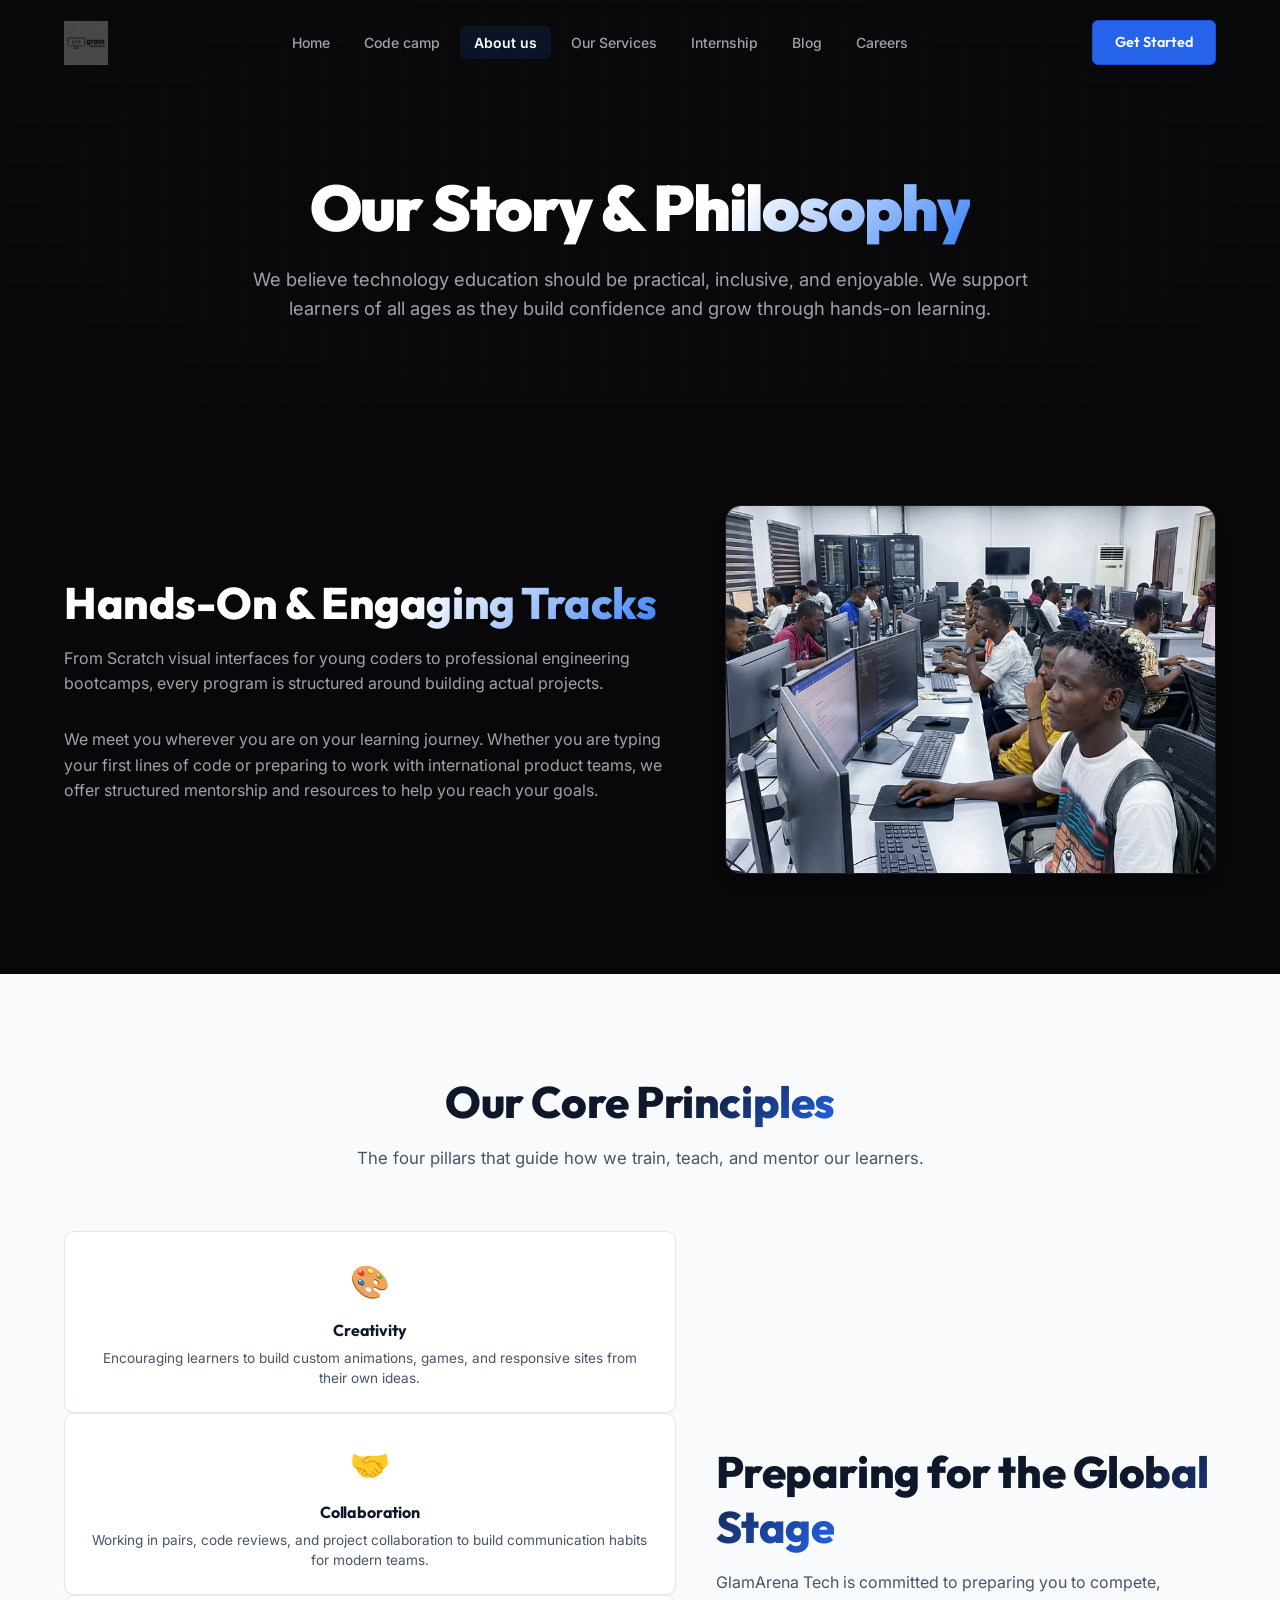
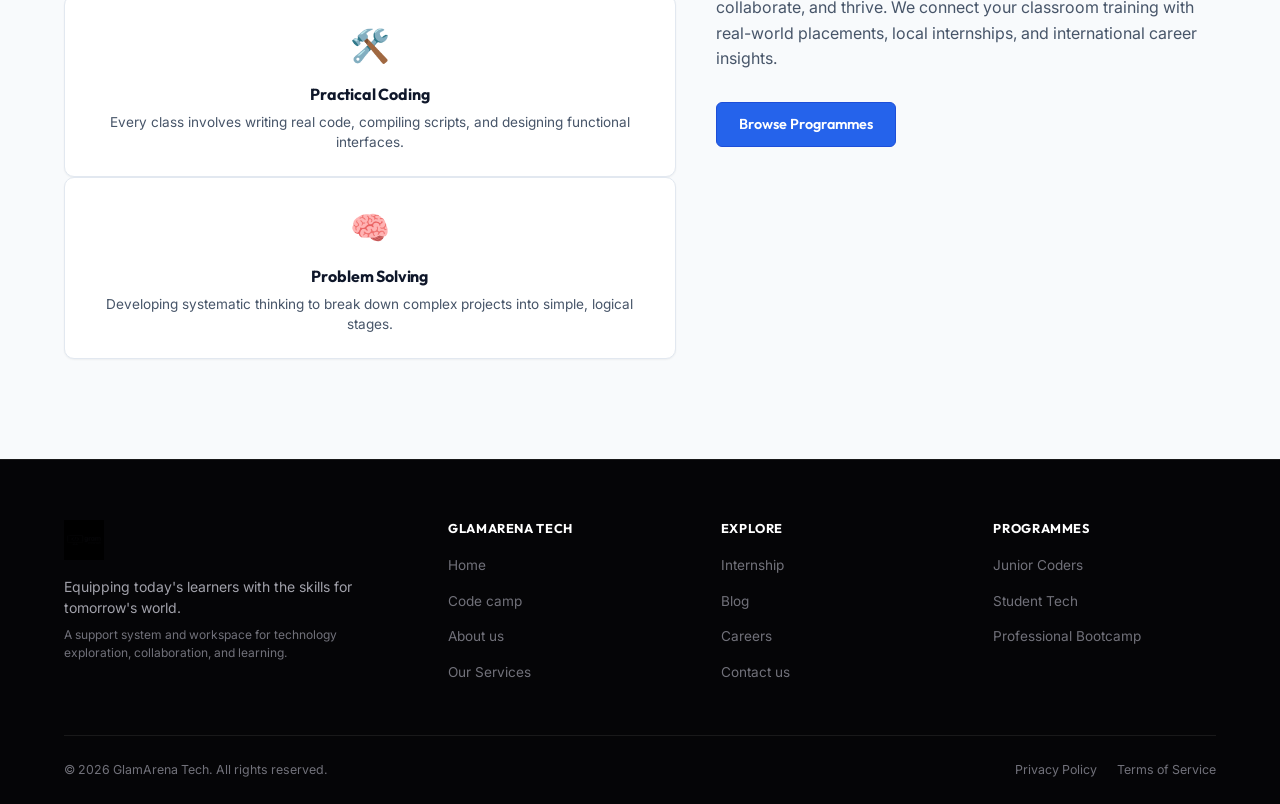
==== commit f6f94e5a: "refactor: update contact page content, refine UI elements, and add new site assets" ====
--- a/about.html
+++ b/about.html
@@ -3,11 +3,8 @@
 <head>
   <meta charset="UTF-8" />
   <meta name="viewport" content="width=device-width, initial-scale=1.0" />
-  <meta name="description" content="About GlamArena Tech. We believe that technology should be accessible to everyone. Our programmes are built around hands-on learning, creativity, and collaboration." />
+  <meta name="description" content="Learn about GlamArena Tech. Our philosophy, mission, and the core values guiding our tech education programs." />
   <title>GlamArena Tech | About Us</title>
-  <link rel="preconnect" href="https://fonts.googleapis.com" />
-  <link rel="preconnect" href="https://fonts.gstatic.com" crossorigin />
-  <link href="https://fonts.googleapis.com/css2?family=Outfit:wght@300;400;500;600;700;800;900&family=Inter:wght@300;400;500;600&display=swap" rel="stylesheet" />
   <link rel="stylesheet" href="style.css" />
 </head>
 <body>
@@ -35,95 +32,76 @@
   </nav>
 
   <!-- ===== PAGE HEADER ===== -->
-  <section class="hero" style="min-height: 50vh; padding-top: 140px; padding-bottom: 60px;">
+  <section class="hero" style="min-height: 45vh; padding-top: 130px; padding-bottom: 40px;">
     <div class="hero-bg-grid"></div>
-    <div class="hero-container">
-      <div class="hero-badge">
-        <span class="badge-dot"></span>
-        Our Story &amp; Philosophy
+    <div class="container hero-container" style="grid-template-columns: 1fr; text-align: center;">
+      <div class="hero-content" style="align-items: center; max-width: 800px; margin: 0 auto;">
+        <h1 class="hero-title">
+          Our Story &amp; <span class="gradient-text">Philosophy</span>
+        </h1>
+        <p class="hero-subtitle" style="margin-bottom: 0;">
+          We believe technology education should be practical, inclusive, and enjoyable. We support learners of all ages as they build confidence and grow through hands-on learning.
+        </p>
       </div>
-      <h1 class="hero-title" style="font-size: clamp(2.5rem, 5vw, 4rem); margin-bottom: 1.5rem;">
-        About <span class="gradient-text">GlamArena Tech</span>
-      </h1>
-      <p class="hero-subtitle" style="margin-bottom: 0;">
-        We believe that technology should be accessible to everyone. That&rsquo;s why our programmes are built 
-        around hands-on learning, creativity, collaboration, and problem-solving.
-      </p>
     </div>
   </section>
 
   <!-- ===== DETAILED PHILOSOPHY ===== -->
-  <section class="section" style="background: rgba(3, 14, 32, 0.4);">
-    <div class="container">
-      <div class="about-grid" style="align-items: center;">
-        <div class="about-content">
-          <div class="section-tag">Our Approach</div>
-          <h2 class="section-title">Hands-On &amp; <span class="gradient-text">Enjoyable Learning</span></h2>
-          <p class="about-text">
-            From Block-based programming (Scratch, Blockly, Tynker, etc.) to Web-development, Full-Stack development, 
-            Mobile app development, Artificial Intelligence, cybersecurity, data analytics, robotics, UI/UX design, 
-            and other digital skills, every course is designed to help learners gain real experience while enjoying the learning process.
-          </p>
-          <p class="about-text">
-            We meet our students wherever they are in their tech journey. Whether they are kids typing their first lines of code, 
-            teens preparing for exams, or professionals upgrading their career skills, we offer a structured pathway to achieve their goals.
-          </p>
-        </div>
-        <div class="about-visual">
-          <div class="about-img-wrapper" style="height: 380px;">
-            <div class="about-glow"></div>
-            <div class="about-img-box" style="border-radius: var(--radius-lg);">
-              <img src="assets/children-html-3.jpeg" alt="Young student writing HTML code" class="about-real-img" />
-              <div class="about-img-badge">
-                <span>&#128187;</span>
-                <span>Learn by Doing</span>
-              </div>
-            </div>
-          </div>
+  <section class="section" style="background-color: rgba(9, 9, 11, 0.4);">
+    <div class="container why-us-grid">
+      <div class="why-us-content">
+        <h2 class="section-title">Hands-On &amp; <span class="gradient-text">Engaging Tracks</span></h2>
+        <p class="why-us-text">
+          From Scratch visual interfaces for young coders to professional engineering bootcamps, every program is structured around building actual projects. 
+        </p>
+        <p class="why-us-text" style="margin-bottom: 0;">
+          We meet you wherever you are on your learning journey. Whether you are typing your first lines of code or preparing to work with international product teams, we offer structured mentorship and resources to help you reach your goals.
+        </p>
+      </div>
+      <div class="why-us-visual">
+        <div class="why-image-box">
+          <img src="assets/lab.jpg" alt="Students coding in GlamArena Tech computer lab" class="why-real-img" />
         </div>
       </div>
     </div>
   </section>
 
   <!-- ===== CORE VALUES ===== -->
-  <section class="why-us section section-white">
+  <section class="section section-white">
     <div class="container">
       <div class="section-header">
-        <div class="section-tag">Values</div>
         <h2 class="section-title">Our Core <span class="gradient-text">Principles</span></h2>
         <p class="section-subtitle">The four pillars that guide how we train, teach, and mentor our learners.</p>
       </div>
       <div class="why-us-grid" style="align-items: center; gap: 40px;">
         <div class="metric-grid">
-          <div class="metric-card">
-            <span style="font-size: 2.2rem; display: block; margin-bottom: 12px;">🎨</span>
-            <h4 style="color: var(--white); margin-bottom: 8px;">Creativity</h4>
-            <p style="color: var(--text-secondary); font-size: 0.85rem; line-height: 1.5;">Encouraging learners to build animations, games, and applications based on their own unique ideas.</p>
+          <div class="metric-card" style="background: var(--bg-card-light); border: 1px solid var(--border-light); padding: 24px; border-radius: var(--radius-md); text-align: center;">
+            <span style="font-size: 2rem; display: block; margin-bottom: 12px;">🎨</span>
+            <h4 style="color: var(--text-primary-light); margin-bottom: 8px; font-family: var(--font-main); font-weight: 700;">Creativity</h4>
+            <p style="color: var(--text-secondary-light); font-size: 0.85rem; line-height: 1.5;">Encouraging learners to build custom animations, games, and responsive sites from their own ideas.</p>
           </div>
-          <div class="metric-card metric-accent">
-            <span style="font-size: 2.2rem; display: block; margin-bottom: 12px;">🤝</span>
-            <h4 style="color: var(--white); margin-bottom: 8px;">Collaboration</h4>
-            <p style="color: var(--text-secondary); font-size: 0.85rem; line-height: 1.5;">Working in teams, participating in peer code reviews, and building communication skills essential for global teams.</p>
+          <div class="metric-card" style="background: var(--bg-card-light); border: 1px solid var(--border-light); padding: 24px; border-radius: var(--radius-md); text-align: center;">
+            <span style="font-size: 2rem; display: block; margin-bottom: 12px;">🤝</span>
+            <h4 style="color: var(--text-primary-light); margin-bottom: 8px; font-family: var(--font-main); font-weight: 700;">Collaboration</h4>
+            <p style="color: var(--text-secondary-light); font-size: 0.85rem; line-height: 1.5;">Working in pairs, code reviews, and project collaboration to build communication habits for modern teams.</p>
           </div>
-          <div class="metric-card metric-accent">
-            <span style="font-size: 2.2rem; display: block; margin-bottom: 12px;">🛠️</span>
-            <h4 style="color: var(--white); margin-bottom: 8px;">Hands-On Practice</h4>
-            <p style="color: var(--text-secondary); font-size: 0.85rem; line-height: 1.5;">No boring lectures. Every session involves writing code, compiling programs, or designing layouts.</p>
+          <div class="metric-card" style="background: var(--bg-card-light); border: 1px solid var(--border-light); padding: 24px; border-radius: var(--radius-md); text-align: center;">
+            <span style="font-size: 2rem; display: block; margin-bottom: 12px;">🛠️</span>
+            <h4 style="color: var(--text-primary-light); margin-bottom: 8px; font-family: var(--font-main); font-weight: 700;">Practical Coding</h4>
+            <p style="color: var(--text-secondary-light); font-size: 0.85rem; line-height: 1.5;">Every class involves writing real code, compiling scripts, and designing functional interfaces.</p>
           </div>
-          <div class="metric-card">
-            <span style="font-size: 2.2rem; display: block; margin-bottom: 12px;">🧠</span>
-            <h4 style="color: var(--white); margin-bottom: 8px;">Problem Solving</h4>
-            <p style="color: var(--text-secondary); font-size: 0.85rem; line-height: 1.5;">Developing computational thinking to break down complex projects into simple, solvable steps.</p>
+          <div class="metric-card" style="background: var(--bg-card-light); border: 1px solid var(--border-light); padding: 24px; border-radius: var(--radius-md); text-align: center;">
+            <span style="font-size: 2rem; display: block; margin-bottom: 12px;">🧠</span>
+            <h4 style="color: var(--text-primary-light); margin-bottom: 8px; font-family: var(--font-main); font-weight: 700;">Problem Solving</h4>
+            <p style="color: var(--text-secondary-light); font-size: 0.85rem; line-height: 1.5;">Developing systematic thinking to break down complex projects into simple, logical stages.</p>
           </div>
         </div>
         <div class="why-us-content">
-          <div class="section-tag">Vision</div>
-          <h2 class="section-title" style="font-size: clamp(1.8rem, 3.5vw, 2.5rem);">Preparing You for the <span class="gradient-text">Global Stage</span></h2>
+          <h2 class="section-title">Preparing for the <span class="gradient-text">Global Stage</span></h2>
           <p class="why-us-text">
-            GlamArena Tech is committed to preparing learners to compete, collaborate, and thrive anywhere in the world. 
-            We build global skills, connect you with international opportunities, and support you every step of the way.
+            GlamArena Tech is committed to preparing you to compete, collaborate, and thrive. We connect your classroom training with real-world placements, local internships, and international career insights.
           </p>
-          <a href="code-camp.html" class="btn btn-primary">Browse Programmes</a>
+          <a href="code-camp.html" class="btn btn-primary" style="align-self: flex-start;">Browse Programmes</a>
         </div>
       </div>
     </div>
@@ -131,7 +109,6 @@
 
   <!-- ===== FOOTER ===== -->
   <footer class="footer">
-    <div class="footer-glow"></div>
     <div class="container">
       <div class="footer-grid">
         <div class="footer-brand">
@@ -139,7 +116,7 @@
             <img src="assets/logo-combined.png" alt="GlamArena Tech Logo" class="logo-img" />
           </a>
           <p class="footer-tagline">Equipping today's learners with the skills for tomorrow's world.</p>
-          <p class="footer-copy">A place where people of all ages can discover, learn, and grow through technology.</p>
+          <p class="footer-copy">A support system and workspace for technology exploration, collaboration, and learning.</p>
         </div>
         <div class="footer-col">
           <h4>GlamArena Tech</h4>
--- a/style.css
+++ b/style.css
@@ -1,245 +1,292 @@
-/* ============================================
-   NEXGEN TECHNOLOGIES — PREMIUM CSS
-   Color Palette: Royal Blue + Gold
-   ============================================ */
+/* ==========================================================================
+   GLAMARENA TECH — PREMIUM DESIGN SYSTEM & STYLESHEET
+   Professional Tech Education Platform Aesthetics (Outfit + Inter Fonts)
+   ========================================================================== */
+
+@import url('https://fonts.googleapis.com/css2?family=Outfit:wght@300;400;500;600;700;800;900&family=Inter:wght@300;400;500;600;700&display=swap');
 
 :root {
+  /* Colors */
   --primary: #2563eb;
+  --primary-hover: #1d4ed8;
   --primary-light: #3b82f6;
-  --primary-dark: #1d4ed8;
-  --accent: #2563eb;
-  --accent-light: #3b82f6;
-  --accent-dark: #1d4ed8;
+  --accent: #f59e0b;
+  --accent-hover: #d97706;
   --white: #ffffff;
   --white-soft: #f8fafc;
-  --bg-dark: #0a0a0c;
-  --bg-card: #121214;
-  --bg-card-hover: #18181b;
-  --bg-border: rgba(255, 255, 255, 0.08);
-  --text-primary: #ffffff;
-  --text-secondary: #94a3b8;
-  --text-muted: #64748b;
-  --gradient-main: #2563eb;
-  --gradient-hero: #ffffff;
-  --gradient-gold: #3b82f6;
-  --shadow-glow: none;
-  --shadow-gold: none;
-  --shadow-card: 0 4px 12px rgba(0, 0, 0, 0.2);
+  
+  /* Dark Mode Palette */
+  --bg-dark: #09090b;
+  --bg-card-dark: #121214;
+  --bg-card-hover-dark: #18181b;
+  --border-dark: rgba(255, 255, 255, 0.08);
+  --text-primary-dark: #ffffff;
+  --text-secondary-dark: #a1a1aa;
+  --text-muted-dark: #71717a;
+  
+  /* Light Mode Palette */
+  --bg-light: #f8fafc;
+  --bg-card-light: #ffffff;
+  --bg-card-hover-light: #f1f5f9;
+  --border-light: #e2e8f0;
+  --text-primary-light: #0f172a;
+  --text-secondary-light: #475569;
+  --text-muted-light: #64748b;
+  
+  /* Borders and Shadow Rules */
   --radius-sm: 6px;
-  --radius-md: 8px;
-  --radius-lg: 12px;
-  --radius-xl: 16px;
-  --transition: all 0.2s ease-in-out;
+  --radius-md: 10px;
+  --radius-lg: 16px;
+  --radius-xl: 24px;
+  --shadow-sm: 0 1px 2px 0 rgba(0, 0, 0, 0.05);
+  --shadow-md: 0 4px 6px -1px rgba(0, 0, 0, 0.1), 0 2px 4px -1px rgba(0, 0, 0, 0.06);
+  --shadow-lg: 0 10px 15px -3px rgba(0, 0, 0, 0.1), 0 4px 6px -2px rgba(0, 0, 0, 0.05);
+  --shadow-glow: 0 0 20px rgba(37, 99, 235, 0.15);
+  --transition: all 0.3s cubic-bezier(0.4, 0, 0.2, 1);
+  
+  /* Fonts */
   --font-main: 'Outfit', sans-serif;
   --font-body: 'Inter', sans-serif;
 }
 
-*, *::before, *::after { box-sizing: border-box; margin: 0; padding: 0; }
-
-html { scroll-behavior: smooth; font-size: 16px; }
+/* ==========================================================================
+   BASE & RESET STYLES
+   ========================================================================== */
+*, *::before, *::after {
+  box-sizing: border-box;
+  margin: 0;
+  padding: 0;
+}
+
+html {
+  scroll-behavior: smooth;
+  font-size: 16px;
+  -webkit-font-smoothing: antialiased;
+  -moz-osx-font-smoothing: grayscale;
+}
 
 body {
   font-family: var(--font-body);
   background-color: var(--bg-dark);
-  color: var(--white);
+  color: var(--text-primary-dark);
   line-height: 1.6;
   overflow-x: hidden;
 }
 
-/* ========== TYPOGRAPHY ========== */
-h1, h2, h3, h4, h5 {
+/* Scrollbar Customization */
+::-webkit-scrollbar {
+  width: 10px;
+}
+::-webkit-scrollbar-track {
+  background: var(--bg-dark);
+}
+::-webkit-scrollbar-thumb {
+  background: #27272a;
+  border-radius: 5px;
+  border: 2px solid var(--bg-dark);
+}
+::-webkit-scrollbar-thumb:hover {
+  background: #3f3f46;
+}
+
+/* ==========================================================================
+   TYPOGRAPHY & UTILITIES
+   ========================================================================== */
+h1, h2, h3, h4, h5, h6 {
   font-family: var(--font-main);
   font-weight: 700;
-  line-height: 1.2;
+  color: var(--white);
+  line-height: 1.25;
+  letter-spacing: -0.01em;
+}
+
+p {
+  color: var(--text-secondary-dark);
 }
 
 .gradient-text {
-  color: var(--primary);
-  background: none;
-  -webkit-background-clip: initial;
-  -webkit-text-fill-color: initial;
-  background-clip: initial;
-}
-
-/* ========== LAYOUT ========== */
+  background: linear-gradient(135deg, var(--white) 30%, var(--primary-light) 100%);
+  -webkit-background-clip: text;
+  -webkit-text-fill-color: transparent;
+  background-clip: text;
+}
+
 .container {
   max-width: 1200px;
   margin: 0 auto;
   padding: 0 24px;
 }
 
-.section { padding: 120px 0; }
-
-/* ========== WHITE SECTION THEME ========== */
-.section-white {
-  background: #f8fafc !important;
-}
-.section-white .section-title,
-.section-white h1, .section-white h2,
-.section-white h3, .section-white h4 {
-  color: #0f172a !important;
-  -webkit-text-fill-color: #0f172a !important;
-}
-.section-white .gradient-text {
-  color: var(--primary) !important;
-  background: none !important;
-  -webkit-background-clip: initial !important;
-  -webkit-text-fill-color: initial !important;
-  background-clip: initial !important;
-}
-.section-white .section-subtitle,
-.section-white .about-text,
-.section-white p {
-  color: #475569 !important;
-}
-.section-white .section-tag {
+.section {
+  padding: 100px 0;
+}
+
+/* Section tags & headers */
+.section-header {
+  text-align: center;
+  max-width: 650px;
+  margin: 0 auto 60px;
+}
+
+.section-tag {
+  display: inline-flex;
+  align-items: center;
   background: rgba(37, 99, 235, 0.08);
   border: 1px solid rgba(37, 99, 235, 0.2);
-  color: var(--primary);
-}
+  color: var(--primary-light);
+  padding: 6px 16px;
+  border-radius: 100px;
+  font-size: 0.75rem;
+  font-weight: 600;
+  letter-spacing: 0.05em;
+  text-transform: uppercase;
+  margin-bottom: 1rem;
+}
+
+.section-title {
+  font-size: clamp(2rem, 3.5vw, 2.75rem);
+  margin-bottom: 1rem;
+  font-weight: 800;
+}
+
+.section-subtitle {
+  font-size: 1.05rem;
+  color: var(--text-secondary-dark);
+  line-height: 1.6;
+}
+
+/* ==========================================================================
+   LIGHT SECTION THEME
+   ========================================================================== */
+.section-white {
+  background-color: var(--bg-light) !important;
+  color: var(--text-primary-light);
+}
+
+.section-white h1, 
+.section-white h2, 
+.section-white h3, 
+.section-white h4,
+.section-white .section-title {
+  color: var(--text-primary-light) !important;
+}
+
+.section-white p, 
+.section-white .section-subtitle,
+.section-white .testimonial-text,
+.section-white .service-desc,
+.section-white .program-card p {
+  color: var(--text-secondary-light) !important;
+}
+
+.section-white .gradient-text {
+  background: linear-gradient(135deg, var(--text-primary-light) 30%, var(--primary) 100%);
+  -webkit-background-clip: text;
+  -webkit-text-fill-color: transparent;
+  background-clip: text;
+}
+
+.section-white .section-tag {
+  background: rgba(37, 99, 235, 0.06) !important;
+  border-color: rgba(37, 99, 235, 0.15) !important;
+  color: var(--primary) !important;
+}
+
+/* Cards inside light sections */
 .section-white .service-card,
 .section-white .program-card,
 .section-white .testimonial-card,
 .section-white .metric-card,
 .section-white .why-item {
-  background: #ffffff !important;
-  border: 1px solid #e2e8f0 !important;
-  box-shadow: 0 1px 3px rgba(0, 0, 0, 0.05) !important;
-}
+  background: var(--bg-card-light) !important;
+  border: 1px solid var(--border-light) !important;
+  box-shadow: var(--shadow-sm) !important;
+}
+
 .section-white .service-card:hover,
 .section-white .program-card:hover,
-.section-white .metric-card:hover {
-  background: #ffffff !important;
+.section-white .metric-card:hover,
+.section-white .testimonial-card:hover {
+  background: var(--bg-card-hover-light) !important;
   border-color: #cbd5e1 !important;
-  box-shadow: 0 4px 12px rgba(0, 0, 0, 0.05) !important;
-}
-.section-white .service-title,
-.section-white .program-card h3,
-.section-white .metric-val,
+  box-shadow: var(--shadow-md) !important;
+}
+
+.section-white .service-number {
+  color: var(--primary) !important;
+}
+
 .section-white .why-item h4,
-.section-white .testimonial-card strong,
-.section-white strong {
-  color: #0f172a !important;
-}
-.section-white .service-desc,
-.section-white .service-number,
-.section-white .metric-label,
-.section-white .stat-label,
-.section-white .program-meta span,
-.section-white .why-item p,
-.section-white .testimonial-text {
-  color: #475569 !important;
-}
-.section-white .service-link { color: var(--primary) !important; }
-.section-white .about-feature span { color: #1e293b !important; }
-.section-white .feature-check {
-  background: var(--primary) !important;
-  color: #ffffff !important;
-  border: none !important;
-}
-.section-white .program-topics li { color: #475569 !important; }
-.section-white .program-topics li::before { background: var(--primary) !important; }
+.section-white .testimonial-author strong,
+.section-white .program-card h3 {
+  color: var(--text-primary-light) !important;
+}
+
+.section-white .testimonial-author span,
+.section-white .program-meta span {
+  color: var(--text-muted-light) !important;
+}
+
 .section-white .btn-outline {
-  border-color: #cbd5e1 !important;
-  color: #334155 !important;
-}
+  border-color: var(--border-light) !important;
+  color: var(--text-secondary-light) !important;
+}
+
 .section-white .btn-outline:hover {
-  background: #f1f5f9 !important;
-  color: #0f172a !important;
-  border-color: #94a3b8 !important;
-}
-.section-white .author-avatar { opacity: 1; }
-.section-white .testimonial-stars { color: #eab308; }
-.section-white .testimonial-card strong,
-.section-white .testimonial-author strong { color: #0f172a !important; }
-.section-white .testimonial-author span { color: #64748b !important; }
+  background: var(--bg-card-hover-light) !important;
+  color: var(--text-primary-light) !important;
+}
+
 .section-white .contact-form {
-  background: #ffffff !important;
-  border-color: #e2e8f0 !important;
-  box-shadow: 0 1px 3px rgba(0, 0, 0, 0.05) !important;
-}
+  background: var(--bg-card-light) !important;
+  border-color: var(--border-light) !important;
+}
+
 .section-white .form-group label {
-  color: #334155 !important;
-}
+  color: var(--text-secondary-light) !important;
+}
+
 .section-white .form-group input,
 .section-white .form-group select,
 .section-white .form-group textarea {
-  background: #ffffff !important;
-  border-color: #cbd5e1 !important;
-  color: #0f172a !important;
-}
+  background: var(--bg-card-light) !important;
+  border-color: var(--border-light) !important;
+  color: var(--text-primary-light) !important;
+}
+
 .section-white .form-group input:focus,
 .section-white .form-group select:focus,
 .section-white .form-group textarea:focus {
   border-color: var(--primary) !important;
-  background: #ffffff !important;
   box-shadow: 0 0 0 1px var(--primary) !important;
 }
-.section-white .form-group select option {
-  background: #ffffff !important;
-  color: #0f172a !important;
-}
-.section-white .form-group input::placeholder,
-.section-white .form-group textarea::placeholder {
-  color: #94a3b8 !important;
-}
+
 .section-white .social-btn {
-  background: #ffffff !important;
-  border-color: #e2e8f0 !important;
-  color: #475569 !important;
-}
+  background: var(--bg-card-light) !important;
+  border-color: var(--border-light) !important;
+  color: var(--text-secondary-light) !important;
+}
+
 .section-white .social-btn:hover {
-  background: #f1f5f9 !important;
-  border-color: #cbd5e1 !important;
-  color: #0f172a !important;
-}
-/* ========================================= */
-
-.section-header {
-  text-align: center;
-  max-width: 700px;
-  margin: 0 auto 80px;
-}
-
-.section-tag {
-  display: inline-flex;
-  align-items: center;
-  gap: 8px;
-  background: rgba(240, 165, 0, 0.12);
-  border: 1px solid rgba(240, 165, 0, 0.45);
-  color: var(--accent-light);
-  padding: 6px 18px;
-  border-radius: 100px;
-  font-size: 0.8rem;
-  font-weight: 600;
-  letter-spacing: 0.08em;
-  text-transform: uppercase;
-  margin-bottom: 1.2rem;
-}
-
-.section-title {
-  font-size: clamp(2rem, 4vw, 3rem);
-  color: var(--white);
-  margin-bottom: 1.2rem;
-}
-
-.section-subtitle {
-  font-size: 1.1rem;
-  color: var(--text-secondary);
-  line-height: 1.7;
-}
-
-/* ========== BUTTONS ========== */
+  background: var(--bg-card-hover-light) !important;
+  border-color: var(--primary) !important;
+  color: var(--primary) !important;
+}
+
+/* ==========================================================================
+   BUTTONS
+   ========================================================================== */
 .btn {
   display: inline-flex;
   align-items: center;
+  justify-content: center;
   gap: 8px;
   font-family: var(--font-main);
   font-weight: 600;
-  font-size: 0.95rem;
-  padding: 12px 28px;
+  font-size: 0.9rem;
+  padding: 10px 22px;
   border-radius: var(--radius-sm);
-  border: none;
+  border: 1px solid transparent;
   cursor: pointer;
   text-decoration: none;
   transition: var(--transition);
@@ -247,41 +294,52 @@
 }
 
 .btn-primary {
-  background: var(--primary);
-  color: #fff;
-  border: 1px solid var(--primary-dark);
-}
+  background-color: var(--primary);
+  color: var(--white);
+  border-color: var(--primary-hover);
+}
+
 .btn-primary:hover {
-  background: var(--primary-dark);
+  background-color: var(--primary-hover);
   transform: translateY(-1px);
 }
 
 .btn-outline {
-  background: transparent;
-  color: var(--text-primary);
-  border: 1px solid rgba(255, 255, 255, 0.15);
-}
+  background-color: transparent;
+  color: var(--text-primary-dark);
+  border-color: var(--border-dark);
+}
+
 .btn-outline:hover {
-  background: rgba(255, 255, 255, 0.05);
-  border-color: rgba(255, 255, 255, 0.25);
+  background-color: rgba(255, 255, 255, 0.05);
+  border-color: rgba(255, 255, 255, 0.15);
   transform: translateY(-1px);
 }
 
 .btn-ghost {
-  background: transparent;
-  color: var(--text-secondary);
-  border: 1px solid rgba(255, 255, 255, 0.1);
-}
+  background-color: transparent;
+  color: var(--text-secondary-dark);
+  border-color: transparent;
+}
+
 .btn-ghost:hover {
-  background: rgba(255, 255, 255, 0.05);
+  background-color: rgba(255, 255, 255, 0.05);
   color: var(--white);
   transform: translateY(-1px);
 }
 
-.btn-lg { padding: 16px 36px; font-size: 1rem; }
-.btn-full { width: 100%; justify-content: center; }
-
-/* ========== NAVBAR ========== */
+.btn-lg {
+  padding: 14px 28px;
+  font-size: 0.95rem;
+}
+
+.btn-full {
+  width: 100%;
+}
+
+/* ==========================================================================
+   NAVIGATION
+   ========================================================================== */
 .navbar {
   position: fixed;
   top: 0;
@@ -289,13 +347,16 @@
   right: 0;
   z-index: 1000;
   padding: 20px 0;
+  background-color: transparent;
   transition: var(--transition);
 }
 
 .navbar.scrolled {
-  background: #0a0a0c;
-  border-bottom: 1px solid rgba(255, 255, 255, 0.08);
-  padding: 14px 0;
+  background-color: rgba(9, 9, 11, 0.85);
+  backdrop-filter: blur(12px);
+  -webkit-backdrop-filter: blur(12px);
+  border-bottom: 1px solid var(--border-dark);
+  padding: 12px 0;
 }
 
 .nav-container {
@@ -304,414 +365,710 @@
   padding: 0 24px;
   display: flex;
   align-items: center;
-  gap: 40px;
+  justify-content: space-between;
 }
 
 .nav-logo {
   display: flex;
   align-items: center;
-  gap: 10px;
   text-decoration: none;
-  font-family: var(--font-main);
-  font-weight: 800;
-  font-size: 1.5rem;
-  color: var(--white);
-  flex-shrink: 0;
-}
-
-.logo-icon {
-  font-size: 1.3rem;
-  background: var(--gradient-main);
-  -webkit-background-clip: text;
-  -webkit-text-fill-color: transparent;
-  background-clip: text;
-}
-
-.logo-accent { color: var(--accent); -webkit-text-fill-color: var(--accent); }
+}
+
+.logo-img {
+  height: 44px;
+  width: auto;
+  object-fit: contain;
+  display: block;
+  transition: var(--transition);
+  /* SVG logo inherits color; default to white for dark navbar */
+  color: #ffffff;
+  filter: none;
+}
+
+.logo-img:hover {
+  transform: scale(1.02);
+  opacity: 0.9;
+}
+
+/* Make logo dark in white/light footer context */
+.footer .logo-img {
+  color: #09090b;
+  filter: brightness(0);
+}
 
 .nav-links {
   display: flex;
   align-items: center;
-  gap: 8px;
+  gap: 6px;
   list-style: none;
-  margin-left: auto;
 }
 
 .nav-link {
-  color: var(--text-secondary);
+  color: var(--text-secondary-dark);
   text-decoration: none;
   font-weight: 500;
-  font-size: 0.9rem;
+  font-size: 0.875rem;
   padding: 8px 14px;
   border-radius: var(--radius-sm);
   transition: var(--transition);
 }
-.nav-link:hover { color: var(--white); background: rgba(255,255,255,0.06); }
-
-.nav-cta { margin-left: 12px; }
+
+.nav-link:hover {
+  color: var(--white);
+  background-color: rgba(255, 255, 255, 0.05);
+}
+
+.nav-link.active {
+  color: var(--white) !important;
+  background-color: rgba(37, 99, 235, 0.12) !important;
+  font-weight: 600;
+}
 
 .hamburger {
   display: none;
   flex-direction: column;
-  gap: 5px;
+  justify-content: space-between;
+  width: 24px;
+  height: 18px;
   background: none;
   border: none;
   cursor: pointer;
-  padding: 8px;
-  margin-left: auto;
-}
+  z-index: 1001;
+}
+
 .hamburger span {
   display: block;
-  width: 24px;
+  width: 100%;
   height: 2px;
-  background: var(--text-primary);
+  background-color: var(--white);
   border-radius: 2px;
   transition: var(--transition);
 }
 
-/* ========== HERO ========== */
+/* ==========================================================================
+   HERO SECTION
+   ========================================================================== */
 .hero {
-  min-height: 100vh;
+  min-height: 85vh;
   position: relative;
   display: flex;
   align-items: center;
-  justify-content: center;
   overflow: hidden;
-  padding: 140px 24px 60px;
+  padding: 140px 0 80px;
 }
 
 .hero-bg-grid {
-  position: absolute;
-  inset: 0;
-  background-image:
-    linear-gradient(rgba(255, 255, 255, 0.03) 1px, transparent 1px),
-    linear-gradient(90deg, rgba(255, 255, 255, 0.03) 1px, transparent 1px);
-  background-size: 50px 50px;
-  mask-image: radial-gradient(ellipse at center, black 40%, transparent 80%);
-}
-
-.hero-orb {
-  display: none;
-}
-.hero-orb-1, .hero-orb-2, .hero-orb-3 {
-  display: none;
-}
-
-.hero-container {
-  position: relative;
-  z-index: 2;
-  text-align: center;
-  max-width: 900px;
-  margin: 0 auto;
-}
-
-.hero-badge {
-  display: inline-flex;
-  align-items: center;
-  gap: 10px;
-  background: rgba(240, 165, 0, 0.12);
-  border: 1px solid rgba(240, 165, 0, 0.4);
-  color: var(--accent-light);
-  padding: 8px 20px;
-  border-radius: 100px;
-  font-size: 0.85rem;
-  font-weight: 500;
-  margin-bottom: 2rem;
-  backdrop-filter: blur(10px);
-}
-
-.badge-dot {
-  width: 8px;
-  height: 8px;
-  background: #22c55e;
-  border-radius: 50%;
-  animation: pulse 2s ease-in-out infinite;
-}
-
-@keyframes pulse {
-  0%, 100% { opacity: 1; transform: scale(1); }
-  50% { opacity: 0.6; transform: scale(1.3); }
-}
-
-.hero-title {
-  font-size: clamp(3rem, 6vw, 5.5rem);
-  font-weight: 900;
-  line-height: 1.08;
-  margin-bottom: 1.8rem;
-  letter-spacing: -0.02em;
-}
-
-.hero-subtitle {
-  font-size: clamp(1.05rem, 2vw, 1.25rem);
-  color: var(--text-secondary);
-  max-width: 680px;
-  margin: 0 auto 3rem;
-  line-height: 1.8;
-}
-
-.hero-actions {
-  display: flex;
-  gap: 16px;
-  justify-content: center;
-  flex-wrap: wrap;
-  margin-bottom: 4rem;
-}
-
-.hero-stats {
-  display: flex;
-  align-items: center;
-  justify-content: center;
-  background: #121214;
-  border: 1px solid rgba(255, 255, 255, 0.08);
-  border-radius: var(--radius-lg);
-  padding: 24px 32px;
-  flex-wrap: wrap;
-}
-
-.stat-card {
-  display: flex;
-  flex-direction: column;
-  align-items: center;
-  padding: 0 32px;
-  position: relative;
-}
-
-.stat-number {
-  font-family: var(--font-main);
-  font-size: 2.5rem;
-  font-weight: 800;
-  color: var(--white);
-}
-
-.stat-suffix {
-  font-family: var(--font-main);
-  font-size: 1.5rem;
-  font-weight: 700;
-  color: var(--accent);
-  position: relative;
-  top: -8px;
-}
-
-.stat-label {
-  font-size: 0.8rem;
-  color: var(--text-secondary);
-  text-transform: uppercase;
-  letter-spacing: 0.05em;
-  font-weight: 500;
-  margin-top: 4px;
-}
-
-.stat-divider {
-  width: 1px;
-  height: 50px;
-  background: rgba(26, 86, 219, 0.3);
-}
-
-.hero-scroll-indicator {
-  position: absolute;
-  bottom: 40px;
-  left: 50%;
-  transform: translateX(-50%);
-  display: flex;
-  flex-direction: column;
-  align-items: center;
-  gap: 10px;
-  color: var(--text-muted);
-  font-size: 0.75rem;
-  letter-spacing: 0.1em;
-  text-transform: uppercase;
-}
-
-.scroll-line {
-  width: 1px;
-  height: 40px;
-  background: linear-gradient(to bottom, var(--primary-light), transparent);
-  animation: scrollLine 2s ease-in-out infinite;
-}
-
-@keyframes scrollLine {
-  0% { transform: scaleY(0); transform-origin: top; }
-  50% { transform: scaleY(1); transform-origin: top; }
-  51% { transform: scaleY(1); transform-origin: bottom; }
-  100% { transform: scaleY(0); transform-origin: bottom; }
-}
-
-/* ========== MARQUEE ========== */
-.marquee-strip {
-  overflow: hidden;
-  background: #0f172a;
-  border-top: 1px solid rgba(255, 255, 255, 0.06);
-  border-bottom: 1px solid rgba(255, 255, 255, 0.06);
-  padding: 14px 0;
-}
-
-.marquee-track {
-  display: flex;
-  align-items: center;
-  gap: 32px;
-  animation: marqueeScroll 25s linear infinite;
-  width: max-content;
-}
-
-.marquee-track span {
-  font-family: var(--font-main);
-  font-size: 0.9rem;
-  font-weight: 600;
-  color: var(--text-secondary);
-  white-space: nowrap;
-  letter-spacing: 0.04em;
-  text-transform: uppercase;
-}
-
-.marquee-dot {
-  color: var(--primary-light) !important;
-  font-size: 0.7rem !important;
-}
-
-@keyframes marqueeScroll {
-  from { transform: translateX(0); }
-  to { transform: translateX(-50%); }
-}
-
-/* ========== ABOUT ========== */
-.about-grid {
-  display: grid;
-  grid-template-columns: 1fr 1fr;
-  gap: 80px;
-  align-items: center;
-}
-
-.about-visual { position: relative; }
-
-.about-img-wrapper {
-  position: relative;
-  height: 480px;
-}
-
-.about-glow {
-  display: none;
-}
-
-.about-img-box {
-  position: absolute;
-  inset: 0;
-  background: #121214;
-  border: 1px solid rgba(255, 255, 255, 0.08);
-  border-radius: var(--radius-lg);
-  display: flex;
-  align-items: center;
-  justify-content: center;
-  overflow: hidden;
-}
-
-.about-pattern {
   position: absolute;
   inset: 0;
   background-image:
     linear-gradient(rgba(255, 255, 255, 0.02) 1px, transparent 1px),
     linear-gradient(90deg, rgba(255, 255, 255, 0.02) 1px, transparent 1px);
   background-size: 40px 40px;
-}
-
-.about-inner {
+  mask-image: radial-gradient(ellipse at 50% 50%, black 50%, transparent 100%);
+  -webkit-mask-image: radial-gradient(ellipse at 50% 50%, black 50%, transparent 100%);
+  pointer-events: none;
+  z-index: 1;
+}
+
+.hero-container {
   position: relative;
+  z-index: 2;
+  width: 100%;
+  display: grid;
+  grid-template-columns: 1.1fr 0.9fr;
+  gap: 60px;
+  align-items: center;
+}
+
+.hero-content {
+  display: flex;
+  flex-direction: column;
+  align-items: flex-start;
+}
+
+.hero-title {
+  font-size: clamp(2.5rem, 5vw, 4rem);
+  font-weight: 900;
+  line-height: 1.15;
+  margin-bottom: 1.25rem;
+  letter-spacing: -0.03em;
+}
+
+.hero-subtitle {
+  font-size: clamp(1rem, 2vw, 1.15rem);
+  color: var(--text-secondary-dark);
+  margin-bottom: 2.25rem;
+  line-height: 1.6;
+}
+
+.hero-actions {
+  display: flex;
+  gap: 12px;
+  flex-wrap: wrap;
+}
+
+.hero-visual {
+  position: relative;
+  display: flex;
+  justify-content: center;
+  align-items: center;
+}
+
+.hero-image-wrapper {
+  position: relative;
+  width: 100%;
+  max-width: 480px;
+  border-radius: var(--radius-lg);
+  overflow: hidden;
+  border: 1px solid var(--border-dark);
+  box-shadow: var(--shadow-lg), var(--shadow-glow);
+  aspect-ratio: 4/3;
+}
+
+.hero-img {
+  width: 100%;
+  height: 100%;
+  object-fit: cover;
+  display: block;
+  transition: var(--transition);
+}
+
+.hero-img:hover {
+  transform: scale(1.02);
+}
+
+.hero-scroll-indicator {
+  position: absolute;
+  bottom: 20px;
+  left: 50%;
+  transform: translateX(-50%);
+  display: flex;
+  flex-direction: column;
+  align-items: center;
+  gap: 8px;
+  color: var(--text-muted-dark);
+  font-size: 0.7rem;
+  letter-spacing: 0.1em;
+  text-transform: uppercase;
+  z-index: 2;
+  opacity: 0.6;
+}
+
+.scroll-line {
+  width: 1px;
+  height: 30px;
+  background: linear-gradient(to bottom, var(--primary-light), transparent);
+  animation: scrollLine 2s ease-in-out infinite;
+}
+
+@keyframes scrollLine {
+  0% { transform: scaleY(0); transform-origin: top; }
+  50% { transform: scaleY(1); transform-origin: top; }
+  51% { transform: scaleY(1); transform-origin: bottom; }
+  100% { transform: scaleY(0); transform-origin: bottom; }
+}
+
+/* ==========================================================================
+   STATISTICS SECTION
+   ========================================================================== */
+.stats-section {
+  padding: 40px 0;
+  background-color: #0b0b0d;
+  border-top: 1px solid var(--border-dark);
+  border-bottom: 1px solid var(--border-dark);
+}
+
+.stats-grid {
+  display: grid;
+  grid-template-columns: repeat(4, 1fr);
+  gap: 30px;
+}
+
+.stat-card {
   text-align: center;
-  z-index: 2;
-}
-
-.about-logo-large {
-  font-size: 5rem;
-  color: var(--primary);
+  padding: 16px;
+}
+
+.stat-number-wrapper {
+  display: flex;
+  align-items: baseline;
+  justify-content: center;
+  margin-bottom: 6px;
+}
+
+.stat-number {
+  font-family: var(--font-main);
+  font-size: clamp(2rem, 3.5vw, 2.75rem);
+  font-weight: 800;
+  color: var(--white);
+  line-height: 1;
+}
+
+.stat-suffix {
+  font-family: var(--font-main);
+  font-size: clamp(1.2rem, 2vw, 1.75rem);
+  font-weight: 700;
+  color: var(--primary-light);
+  margin-left: 2px;
+}
+
+.stat-label {
+  font-size: 0.8rem;
+  color: var(--text-secondary-dark);
+  text-transform: uppercase;
+  letter-spacing: 0.05em;
+  font-weight: 600;
+}
+
+/* ==========================================================================
+   MARQUEE
+   ========================================================================== */
+.marquee-strip {
+  overflow: hidden;
+  background: #0c0c0e;
+  border-bottom: 1px solid var(--border-dark);
+  padding: 12px 0;
+}
+
+.marquee-track {
+  display: flex;
+  align-items: center;
+  gap: 40px;
+  animation: marqueeScroll 35s linear infinite;
+  width: max-content;
+}
+
+.marquee-track span {
+  font-family: var(--font-main);
+  font-size: 0.8rem;
+  font-weight: 600;
+  color: var(--text-muted-dark);
+  white-space: nowrap;
+  letter-spacing: 0.06em;
+  text-transform: uppercase;
+}
+
+.marquee-dot {
+  color: var(--primary) !important;
+  font-size: 0.6rem !important;
+  opacity: 0.6;
+}
+
+@keyframes marqueeScroll {
+  from { transform: translateX(0); }
+  to { transform: translateX(-33.33%); }
+}
+
+/* ==========================================================================
+   GALLERY
+   ========================================================================== */
+.gallery-grid {
+  display: grid;
+  grid-template-columns: repeat(3, 1fr);
+  grid-template-rows: repeat(2, 280px);
+  gap: 20px;
+  margin-bottom: 40px;
+}
+
+.gallery-item {
+  position: relative;
+  border-radius: var(--radius-md);
+  overflow: hidden;
+  border: 1px solid var(--border-dark);
+  background-color: var(--bg-card-dark);
+  cursor: zoom-in;
+}
+
+.gallery-item-tall {
+  grid-row: span 2;
+  height: 100%;
+}
+
+.gallery-item-wide {
+  grid-column: span 2;
+}
+
+.gallery-item img {
+  width: 100%;
+  height: 100%;
+  object-fit: cover;
   display: block;
+  transition: transform 0.5s ease;
+  filter: brightness(0.85);
+}
+
+.gallery-item:hover img {
+  transform: scale(1.04);
+  filter: brightness(1.02);
+}
+
+.gallery-overlay {
+  position: absolute;
+  inset: 0;
+  background: linear-gradient(to top, rgba(9, 9, 11, 0.9) 0%, rgba(9, 9, 11, 0.2) 60%, transparent 100%);
+  display: flex;
+  flex-direction: column;
+  justify-content: flex-end;
+  padding: 20px;
+  opacity: 0;
+  transform: translateY(6px);
+  transition: var(--transition);
+}
+
+.gallery-item:hover .gallery-overlay {
+  opacity: 1;
+  transform: translateY(0);
+}
+
+.gallery-tag {
+  display: inline-flex;
+  background-color: var(--primary);
+  color: var(--white);
+  font-size: 0.65rem;
+  font-weight: 700;
+  padding: 3px 8px;
+  border-radius: 4px;
+  letter-spacing: 0.05em;
+  text-transform: uppercase;
+  margin-bottom: 6px;
+  width: fit-content;
+}
+
+.gallery-overlay p {
+  font-size: 0.85rem;
+  color: rgba(255, 255, 255, 0.9);
+  line-height: 1.4;
+}
+
+.gallery-item:hover {
+  border-color: rgba(37, 99, 235, 0.3);
+  box-shadow: var(--shadow-glow);
+}
+
+.gallery-cta {
+  display: flex;
+  align-items: center;
+  justify-content: space-between;
+  gap: 20px;
+  padding: 30px;
+  background: rgba(37, 99, 235, 0.04);
+  border: 1px solid rgba(37, 99, 235, 0.15);
+  border-radius: var(--radius-md);
+  margin-top: 40px;
+}
+
+.gallery-cta p {
+  font-size: 1rem;
+  color: var(--text-secondary-dark);
+}
+
+/* ==========================================================================
+   WHY CHOOSE US
+   ========================================================================== */
+.why-us-grid {
+  display: grid;
+  grid-template-columns: 1.1fr 0.9fr;
+  gap: 60px;
+  align-items: center;
+}
+
+.why-us-content {
+  display: flex;
+  flex-direction: column;
+}
+
+.why-us-text {
+  font-size: 1rem;
+  color: var(--text-secondary-dark);
+  line-height: 1.6;
+  margin-bottom: 30px;
+}
+
+.why-us-list {
+  display: flex;
+  flex-direction: column;
+  gap: 24px;
+}
+
+.why-item {
+  display: flex;
+  gap: 16px;
+  align-items: flex-start;
+  background: var(--bg-card-dark);
+  border: 1px solid var(--border-dark);
+  padding: 20px;
+  border-radius: var(--radius-md);
+  transition: var(--transition);
+}
+
+.why-item:hover {
+  transform: translateY(-2px);
+  border-color: rgba(255, 255, 255, 0.12);
+}
+
+.why-icon {
+  width: 44px;
+  height: 44px;
+  background: rgba(37, 99, 235, 0.08);
+  border: 1px solid rgba(37, 99, 235, 0.2);
+  color: var(--primary-light);
+  border-radius: 8px;
+  display: flex;
+  align-items: center;
+  justify-content: center;
+  font-size: 1.25rem;
+  flex-shrink: 0;
+}
+
+.why-item h4 {
+  font-size: 1.05rem;
+  font-weight: 700;
+  margin-bottom: 4px;
+}
+
+.why-item p {
+  font-size: 0.875rem;
+  color: var(--text-secondary-dark);
+  line-height: 1.5;
+}
+
+.why-us-visual {
+  display: flex;
+  justify-content: center;
+}
+
+.why-image-box {
+  position: relative;
+  width: 100%;
+  border-radius: var(--radius-lg);
+  overflow: hidden;
+  border: 1px solid var(--border-dark);
+  box-shadow: var(--shadow-lg);
+  aspect-ratio: 4/3;
+}
+
+.why-real-img {
+  width: 100%;
+  height: 100%;
+  object-fit: cover;
+  display: block;
+  transition: var(--transition);
+}
+
+.why-real-img:hover {
+  transform: scale(1.02);
+}
+
+/* ==========================================================================
+   TESTIMONIALS
+   ========================================================================== */
+.testimonials-carousel-wrapper {
+  position: relative;
+  width: 100%;
+  overflow: hidden;
+}
+
+.testimonials-grid {
+  display: grid;
+  grid-template-columns: repeat(3, 1fr);
+  gap: 24px;
+  align-items: stretch;
+}
+
+.testimonial-card {
+  background: var(--bg-card-dark);
+  border: 1px solid var(--border-dark);
+  border-radius: var(--radius-md);
+  padding: 30px;
+  display: flex;
+  flex-direction: column;
+  justify-content: space-between;
+  transition: var(--transition);
+}
+
+.testimonial-card:hover {
+  border-color: rgba(255, 255, 255, 0.12);
+  transform: translateY(-2px);
+  box-shadow: var(--shadow-md);
+}
+
+.testimonial-stars {
+  color: var(--accent);
+  font-size: 1rem;
+  letter-spacing: 2px;
   margin-bottom: 16px;
 }
 
-.about-inner-text {
-  color: var(--text-secondary);
-  font-size: 1rem;
-  font-weight: 500;
-}
-
-.about-card-float {
+.testimonial-text {
+  font-size: 0.925rem;
+  color: var(--text-secondary-dark);
+  line-height: 1.6;
+  font-style: italic;
+  margin-bottom: 24px;
+  flex-grow: 1;
+}
+
+.testimonial-author {
+  display: flex;
+  align-items: center;
+  gap: 12px;
+  border-top: 1px solid var(--border-dark);
+  padding-top: 16px;
+}
+
+.author-avatar-img {
+  width: 44px;
+  height: 44px;
+  border-radius: 50%;
+  object-fit: cover;
+  border: 1px solid var(--border-dark);
+}
+
+.author-info strong {
+  display: block;
+  font-size: 0.9rem;
+  color: var(--white);
+  font-family: var(--font-main);
+  font-weight: 600;
+}
+
+.author-info span {
+  display: block;
+  font-size: 0.75rem;
+  color: var(--text-muted-dark);
+}
+
+/* Testimonial Carousel Dots */
+.carousel-dots {
+  display: none;
+  justify-content: center;
+  align-items: center;
+  gap: 8px;
+  margin-top: 24px;
+}
+
+.carousel-dot {
+  width: 8px;
+  height: 8px;
+  border-radius: 50%;
+  background-color: var(--border-dark);
+  border: none;
+  cursor: pointer;
+  padding: 0;
+  transition: var(--transition);
+}
+
+.carousel-dot.active {
+  background-color: var(--primary);
+  transform: scale(1.2);
+}
+
+/* ==========================================================================
+   PROGRAMS / SERVICES SUBPAGE STYLES
+   ========================================================================== */
+.programs-grid {
+  display: grid;
+  grid-template-columns: repeat(3, 1fr);
+  gap: 24px;
+}
+
+.program-card {
+  background: var(--bg-card-dark);
+  border: 1px solid var(--border-dark);
+  border-radius: var(--radius-md);
+  padding: 30px;
+  display: flex;
+  flex-direction: column;
+  transition: var(--transition);
+  position: relative;
+}
+
+.program-card:hover {
+  transform: translateY(-3px);
+  border-color: rgba(255, 255, 255, 0.15);
+  box-shadow: var(--shadow-md);
+}
+
+.program-featured {
+  border-color: rgba(37, 99, 235, 0.4);
+  background: linear-gradient(to bottom, #121214, #0d1527);
+  box-shadow: var(--shadow-glow);
+}
+
+.program-badge {
   position: absolute;
-  z-index: 10;
-  background: #18181b;
-  border: 1px solid rgba(255, 255, 255, 0.08);
-  border-radius: var(--radius-md);
-  padding: 12px 18px;
-  display: flex;
-  align-items: center;
-  gap: 12px;
-  box-shadow: 0 4px 12px rgba(0,0,0,0.3);
-}
-
-.card-float-1 { top: 30px; left: -30px; animation-delay: 0s; }
-.card-float-2 { bottom: 50px; right: -30px; animation-delay: 2s; }
-
-@keyframes floatCard {
-  0%, 100% { transform: translateY(0); }
-  50% { transform: translateY(-10px); }
-}
-
-.float-icon { font-size: 1.8rem; }
-
-.about-card-float div:last-child {
+  top: -12px;
+  left: 30px;
+  background: var(--primary);
+  color: var(--white);
+  padding: 4px 14px;
+  border-radius: 100px;
+  font-size: 0.7rem;
+  font-weight: 700;
+  letter-spacing: 0.05em;
+  text-transform: uppercase;
+}
+
+.program-icon {
+  font-size: 2.25rem;
+  margin-bottom: 16px;
+  display: block;
+}
+
+.program-card h3 {
+  font-size: 1.2rem;
+  margin-bottom: 10px;
+}
+
+.program-card p {
+  font-size: 0.875rem;
+  color: var(--text-secondary-dark);
+  line-height: 1.5;
+  margin-bottom: 20px;
+  flex-grow: 1;
+}
+
+.program-topics {
+  list-style: none;
   display: flex;
   flex-direction: column;
-  gap: 2px;
-}
-
-.about-card-float strong {
-  font-family: var(--font-main);
-  font-size: 1rem;
-  font-weight: 700;
-  color: var(--white);
-}
-
-.about-card-float span {
+  gap: 8px;
+  margin-bottom: 24px;
+  border-top: 1px solid var(--border-dark);
+  padding-top: 16px;
+}
+
+.program-topics li {
+  font-size: 0.8rem;
+  color: var(--text-secondary-dark);
+  display: flex;
+  align-items: center;
+  gap: 8px;
+}
+
+.program-topics li::before {
+  content: '';
+  width: 5px;
+  height: 5px;
+  background-color: var(--primary-light);
+  border-radius: 50%;
+  flex-shrink: 0;
+}
+
+.program-meta {
+  display: flex;
+  gap: 8px;
+  margin-bottom: 20px;
+}
+
+.program-duration, .program-level {
   font-size: 0.75rem;
-  color: var(--text-muted);
-}
-
-.about-content {}
-
-.about-text {
-  color: var(--text-secondary);
-  font-size: 1.05rem;
-  line-height: 1.8;
-  margin-bottom: 1.2rem;
-}
-
-.about-features {
-  display: flex;
-  flex-direction: column;
-  gap: 14px;
-  margin: 2rem 0;
-}
-
-.about-feature {
-  display: flex;
-  align-items: center;
-  gap: 14px;
-  color: var(--text-secondary);
-}
-
-.feature-check {
-  width: 24px;
-  height: 24px;
-  background: var(--gradient-main);
-  border-radius: 50%;
-  display: flex;
-  align-items: center;
-  justify-content: center;
-  font-size: 0.75rem;
-  color: white;
-  font-weight: 700;
-  flex-shrink: 0;
-}
-
-/* ========== SERVICES ========== */
-.services { background: rgba(10, 10, 22, 0.5); }
+  color: var(--primary-light);
+  background: rgba(37, 99, 235, 0.06);
+  border: 1px solid rgba(37, 99, 235, 0.15);
+  padding: 4px 10px;
+  border-radius: 100px;
+}
 
 .services-grid {
   display: grid;
@@ -720,609 +1077,339 @@
 }
 
 .service-card {
-  position: relative;
-  background: var(--bg-card);
-  border: 1px solid var(--bg-border);
+  background: var(--bg-card-dark);
+  border: 1px solid var(--border-dark);
   border-radius: var(--radius-md);
-  padding: 28px 24px;
-  transition: var(--transition);
-  cursor: pointer;
+  padding: 28px;
+  transition: var(--transition);
 }
 
 .service-card:hover {
-  border-color: rgba(255, 255, 255, 0.15);
-  background: var(--bg-card-hover);
   transform: translateY(-2px);
-  box-shadow: var(--shadow-card);
-}
-
-.service-glow {
-  display: none;
+  border-color: rgba(255, 255, 255, 0.12);
+  box-shadow: var(--shadow-md);
 }
 
 .service-icon-wrap {
-  width: 56px;
-  height: 56px;
-  background: rgba(26, 86, 219, 0.15);
-  border: 1px solid rgba(26, 86, 219, 0.3);
-  border-radius: var(--radius-md);
+  width: 48px;
+  height: 48px;
+  background: rgba(37, 99, 235, 0.08);
+  border: 1px solid rgba(37, 99, 235, 0.15);
+  border-radius: 8px;
   display: flex;
   align-items: center;
   justify-content: center;
+  font-size: 1.4rem;
   margin-bottom: 20px;
 }
-
-.service-icon { font-size: 1.6rem; }
 
 .service-number {
   font-family: var(--font-main);
   font-size: 0.75rem;
   font-weight: 700;
   color: var(--primary-light);
-  letter-spacing: 0.1em;
+  letter-spacing: 0.05em;
+  margin-bottom: 8px;
+}
+
+.service-title {
+  font-size: 1.15rem;
   margin-bottom: 10px;
-  opacity: 0.7;
-}
-
-.service-title {
-  font-size: 1.25rem;
-  font-weight: 700;
+}
+
+.service-desc {
+  font-size: 0.875rem;
+  color: var(--text-secondary-dark);
+  line-height: 1.5;
+}
+
+/* ==========================================================================
+   CALL TO ACTION (CTA)
+   ========================================================================== */
+.cta-section {
+  background-color: #0b0b0d;
+  border-top: 1px solid var(--border-dark);
+  border-bottom: 1px solid var(--border-dark);
+}
+
+.cta-inner {
+  text-align: center;
+  max-width: 680px;
+  margin: 0 auto;
+}
+
+.cta-title {
+  font-size: clamp(1.8rem, 3.5vw, 2.75rem);
+  font-weight: 800;
+  margin-bottom: 1rem;
+}
+
+.cta-subtitle {
+  font-size: 1.05rem;
+  color: var(--text-secondary-dark);
+  margin-bottom: 2rem;
+  line-height: 1.5;
+}
+
+.cta-actions {
+  display: flex;
+  gap: 12px;
+  justify-content: center;
+  flex-wrap: wrap;
+}
+
+/* ==========================================================================
+   CONTACT PAGE & FORMS
+   ========================================================================== */
+.contact-grid {
+  display: grid;
+  grid-template-columns: 0.9fr 1.1fr;
+  gap: 60px;
+  align-items: start;
+}
+
+.contact-info {
+  display: flex;
+  flex-direction: column;
+  gap: 24px;
+}
+
+.contact-item {
+  display: flex;
+  gap: 16px;
+  align-items: flex-start;
+}
+
+.contact-icon {
+  width: 44px;
+  height: 44px;
+  background: rgba(37, 99, 235, 0.08);
+  border: 1px solid rgba(37, 99, 235, 0.2);
+  color: var(--primary-light);
+  border-radius: 8px;
+  display: flex;
+  align-items: center;
+  justify-content: center;
+  font-size: 1.2rem;
+  flex-shrink: 0;
+}
+
+.contact-item strong {
+  display: block;
+  font-size: 0.9rem;
   color: var(--white);
-  margin-bottom: 14px;
-}
-
-.service-desc {
-  font-size: 0.9rem;
-  color: var(--text-secondary);
-  line-height: 1.7;
-  margin-bottom: 24px;
-}
-
-.service-link {
-  display: inline-flex;
-  align-items: center;
-  gap: 6px;
+  margin-bottom: 4px;
+}
+
+.contact-item span {
+  font-size: 0.875rem;
+  color: var(--text-secondary-dark);
+}
+
+.social-links {
+  display: flex;
+  gap: 10px;
+}
+
+.social-btn {
+  width: 40px;
+  height: 40px;
+  background: var(--bg-card-dark);
+  border: 1px solid var(--border-dark);
+  border-radius: 6px;
+  display: flex;
+  align-items: center;
+  justify-content: center;
+  color: var(--text-secondary-dark);
+  text-decoration: none;
+  transition: var(--transition);
+}
+
+.social-btn:hover {
+  border-color: var(--primary);
   color: var(--primary-light);
-  font-weight: 600;
-  font-size: 0.9rem;
-  text-decoration: none;
-  transition: var(--transition);
-}
-
-.service-link:hover { gap: 10px; color: var(--accent); }
-
-/* ========== PROGRAMS ========== */
-.programs { position: relative; }
-
-.programs-bg-orb {
-  display: none;
-}
-
-.programs-grid {
-  display: grid;
-  grid-template-columns: 1fr 1fr 1fr;
-  gap: 24px;
-  align-items: start;
-}
-
-.program-card {
-  background: var(--bg-card);
-  border: 1px solid var(--bg-border);
+  background: rgba(37, 99, 235, 0.08);
+  transform: translateY(-2px);
+}
+
+.contact-form {
+  background: var(--bg-card-dark);
+  border: 1px solid var(--border-dark);
   border-radius: var(--radius-md);
-  padding: 28px 24px;
-  transition: var(--transition);
-  position: relative;
-}
-
-.program-card:hover {
-  transform: translateY(-2px);
-  box-shadow: var(--shadow-card);
-  border-color: rgba(255, 255, 255, 0.15);
-}
-
-.program-featured {
-  background: #1c2434;
-  border-color: var(--primary);
-  transform: scale(1.01);
-  box-shadow: var(--shadow-card);
-}
-
-.program-featured:hover { transform: scale(1.02) translateY(-6px); }
-
-.program-badge {
-  position: absolute;
-  top: -14px;
-  left: 50%;
-  transform: translateX(-50%);
-  background: var(--gradient-main);
-  color: white;
-  padding: 5px 20px;
-  border-radius: 100px;
-  font-size: 0.75rem;
-  font-weight: 700;
-  white-space: nowrap;
-}
-
-.program-icon { font-size: 2.5rem; margin-bottom: 16px; }
-
-.program-card h3 {
-  font-size: 1.3rem;
-  font-weight: 700;
-  color: var(--white);
-  margin-bottom: 12px;
-}
-
-.program-card p {
-  color: var(--text-secondary);
-  font-size: 0.9rem;
-  line-height: 1.7;
-  margin-bottom: 20px;
-}
-
-.program-topics {
-  list-style: none;
+  padding: 36px;
   display: flex;
   flex-direction: column;
-  gap: 8px;
-  margin-bottom: 24px;
-}
-
-.program-topics li {
-  font-size: 0.85rem;
-  color: var(--text-secondary);
-  display: flex;
-  align-items: center;
-  gap: 10px;
-}
-
-.program-topics li::before {
-  content: '';
-  width: 6px;
-  height: 6px;
-  background: var(--primary-light);
-  border-radius: 50%;
-  flex-shrink: 0;
-}
-
-.program-meta {
-  display: flex;
-  gap: 16px;
-  margin-bottom: 24px;
-}
-
-.program-duration, .program-level {
-  font-size: 0.8rem;
-  color: var(--text-muted);
-  background: rgba(26, 86, 219, 0.1);
-  border: 1px solid rgba(26, 86, 219, 0.2);
-  padding: 4px 12px;
-  border-radius: 100px;
-}
-
-/* ========== WHY US ========== */
-.why-us { background: rgba(10, 10, 22, 0.5); }
-
-.why-us-grid {
-  display: grid;
-  grid-template-columns: 1fr 1fr;
-  gap: 80px;
-  align-items: center;
-}
-
-.why-us-text {
-  color: var(--text-secondary);
-  font-size: 1.05rem;
-  line-height: 1.8;
-  margin-bottom: 2.5rem;
-}
-
-.why-us-list { display: flex; flex-direction: column; gap: 28px; }
-
-.why-item {
-  display: flex;
   gap: 20px;
-  align-items: flex-start;
-}
-
-.why-icon {
-  width: 50px;
-  height: 50px;
-  background: rgba(255, 255, 255, 0.04);
-  border: 1px solid rgba(255, 255, 255, 0.08);
-  border-radius: var(--radius-md);
-  display: flex;
-  align-items: center;
-  justify-content: center;
-  font-size: 1.4rem;
-  flex-shrink: 0;
-}
-
-.why-item h4 {
-  font-size: 1rem;
-  font-weight: 700;
-  color: var(--white);
-  margin-bottom: 6px;
-}
-
-.why-item p { font-size: 0.9rem; color: var(--text-secondary); line-height: 1.6; }
-
-.metric-grid {
+}
+
+.form-row {
   display: grid;
   grid-template-columns: 1fr 1fr;
   gap: 20px;
 }
 
-.metric-card {
-  background: var(--bg-card);
-  border: 1px solid var(--bg-border);
-  border-radius: var(--radius-md);
-  padding: 24px 20px;
-  text-align: center;
-  transition: var(--transition);
-}
-
-.metric-card:hover { border-color: rgba(255, 255, 255, 0.15); transform: translateY(-2px); }
-
-.metric-accent {
-  background: #1c2434;
-  border-color: var(--primary);
-}
-
-.metric-val {
-  font-family: var(--font-main);
-  font-size: 2.5rem;
-  font-weight: 800;
-  color: var(--primary);
-  margin-bottom: 8px;
-  line-height: 1;
-}
-
-.metric-val span { font-size: 1.4rem; }
-
-.metric-label {
-  font-size: 0.85rem;
-  color: var(--text-secondary);
-  line-height: 1.4;
-}
-
-/* ========== TESTIMONIALS ========== */
-.testimonials-grid {
-  display: grid;
-  grid-template-columns: repeat(3, 1fr);
-  gap: 24px;
-  align-items: start;
-}
-
-.testimonial-card {
-  background: var(--bg-card);
-  border: 1px solid var(--bg-border);
-  border-radius: var(--radius-md);
-  padding: 28px;
-  transition: var(--transition);
-}
-
-.testimonial-card:hover {
-  border-color: rgba(255, 255, 255, 0.15);
-  transform: translateY(-2px);
-  box-shadow: var(--shadow-card);
-}
-
-.testimonial-featured {
-  background: #1c2434;
-  border-color: var(--primary);
-  transform: scale(1.01);
-}
-
-.testimonial-featured:hover { transform: scale(1.01) translateY(-2px); }
-
-.testimonial-stars {
-  color: #f59e0b;
-  font-size: 1.1rem;
-  letter-spacing: 2px;
-  margin-bottom: 20px;
-}
-
-.testimonial-text {
-  font-size: 0.95rem;
-  color: var(--text-secondary);
-  line-height: 1.8;
-  font-style: italic;
-  margin-bottom: 28px;
-}
-
-.testimonial-author {
-  display: flex;
-  align-items: center;
-  gap: 14px;
-}
-
-.author-avatar {
-  width: 48px;
-  height: 48px;
-  border-radius: 50%;
-  display: flex;
-  align-items: center;
-  justify-content: center;
-  font-weight: 700;
-  font-size: 0.85rem;
-  color: white;
-  flex-shrink: 0;
-}
-
-.testimonial-author strong {
-  display: block;
-  font-size: 0.95rem;
-  color: var(--white);
-  margin-bottom: 2px;
-}
-
-.testimonial-author span {
+.form-group {
+  display: flex;
+  flex-direction: column;
+  gap: 6px;
+}
+
+.form-group label {
   font-size: 0.8rem;
-  color: var(--text-muted);
-}
-
-/* ========== CTA SECTION ========== */
-.cta-section {
-  position: relative;
-  overflow: hidden;
-  background: rgba(26, 86, 219, 0.05);
-  border-top: 1px solid rgba(26, 86, 219, 0.15);
-  border-bottom: 1px solid rgba(26, 86, 219, 0.15);
-}
-
-.cta-orb-1, .cta-orb-2 {
-  display: none;
-}
-
-.cta-inner {
-  position: relative;
-  z-index: 2;
-  text-align: center;
-  max-width: 700px;
-  margin: 0 auto;
-}
-
-.cta-title {
-  font-size: clamp(2.2rem, 4vw, 3.5rem);
-  font-weight: 900;
-  line-height: 1.15;
-  margin-bottom: 1.5rem;
-}
-
-.cta-subtitle {
-  font-size: 1.1rem;
-  color: var(--text-secondary);
-  margin-bottom: 3rem;
-  line-height: 1.7;
-}
-
-.cta-actions {
-  display: flex;
-  gap: 16px;
-  justify-content: center;
-  flex-wrap: wrap;
-}
-
-/* ========== CONTACT ========== */
-.contact-grid {
-  display: grid;
-  grid-template-columns: 1fr 1.6fr;
-  gap: 60px;
-  align-items: start;
-}
-
-.contact-info {
-  display: flex;
-  flex-direction: column;
-  gap: 28px;
-}
-
-.contact-item {
-  display: flex;
-  align-items: flex-start;
-  gap: 18px;
-}
-
-.contact-icon {
-  width: 48px;
-  height: 48px;
-  background: rgba(26, 86, 219, 0.15);
-  border: 1px solid rgba(26, 86, 219, 0.3);
-  border-radius: var(--radius-md);
-  display: flex;
-  align-items: center;
-  justify-content: center;
-  font-size: 1.2rem;
-  flex-shrink: 0;
-}
-
-.contact-item strong {
-  display: block;
-  font-size: 0.9rem;
   font-weight: 600;
-  color: var(--white);
-  margin-bottom: 4px;
-}
-
-.contact-item span {
-  font-size: 0.9rem;
-  color: var(--text-secondary);
-}
-
-.social-links {
-  display: flex;
-  gap: 12px;
-  margin-top: 8px;
-}
-
-.social-btn {
-  width: 44px;
-  height: 44px;
-  background: var(--bg-card);
-  border: 1px solid var(--bg-border);
-  border-radius: var(--radius-md);
-  display: flex;
-  align-items: center;
-  justify-content: center;
-  color: var(--text-secondary);
-  text-decoration: none;
-  transition: var(--transition);
-}
-
-.social-btn:hover {
-  border-color: var(--primary-light);
-  color: var(--primary-light);
-  background: rgba(26, 86, 219, 0.15);
-  transform: translateY(-3px);
-}
-
-/* CONTACT FORM */
-.contact-form {
-  background: var(--bg-card);
-  border: 1px solid var(--bg-border);
-  border-radius: var(--radius-lg);
-  padding: 32px;
-  display: flex;
-  flex-direction: column;
-  gap: 20px;
-}
-
-.form-row { display: grid; grid-template-columns: 1fr 1fr; gap: 20px; }
-
-.form-group {
-  display: flex;
-  flex-direction: column;
-  gap: 8px;
-}
-
-.form-group label {
-  font-size: 0.85rem;
-  font-weight: 600;
-  color: var(--text-secondary);
-  letter-spacing: 0.03em;
+  color: var(--text-secondary-dark);
 }
 
 .form-group input,
 .form-group select,
 .form-group textarea {
-  background: rgba(255, 255, 255, 0.04);
-  border: 1px solid rgba(26, 86, 219, 0.25);
+  background: rgba(255, 255, 255, 0.02);
+  border: 1px solid var(--border-dark);
   border-radius: var(--radius-sm);
   color: var(--white);
   font-family: var(--font-body);
-  font-size: 0.95rem;
-  padding: 14px 16px;
+  font-size: 0.9rem;
+  padding: 12px 14px;
   outline: none;
   transition: var(--transition);
   width: 100%;
 }
 
 .form-group input::placeholder,
-.form-group textarea::placeholder { color: var(--text-muted); }
+.form-group textarea::placeholder {
+  color: var(--text-muted-dark);
+}
 
 .form-group input:focus,
 .form-group select:focus,
 .form-group textarea:focus {
-  border-color: var(--primary-light);
-  background: rgba(26, 86, 219, 0.08);
-  box-shadow: 0 0 0 3px rgba(26, 86, 219, 0.15);
-}
-
-.form-group select { appearance: none; cursor: pointer; }
-.form-group select option { background: var(--bg-card); }
+  border-color: var(--primary);
+  background: rgba(37, 99, 235, 0.04);
+  box-shadow: 0 0 0 1px var(--primary);
+}
+
+.form-group select {
+  appearance: none;
+  cursor: pointer;
+}
+
+.form-group select option {
+  background: var(--bg-dark);
+  color: var(--white);
+}
 
 .form-success {
   display: none;
-  background: rgba(34, 197, 94, 0.15);
-  border: 1px solid rgba(34, 197, 94, 0.35);
+  background: rgba(34, 197, 94, 0.08);
+  border: 1px solid rgba(34, 197, 94, 0.2);
   color: #4ade80;
-  padding: 16px;
+  padding: 12px;
   border-radius: var(--radius-sm);
-  font-size: 0.9rem;
+  font-size: 0.85rem;
   text-align: center;
 }
 
-.form-success.visible { display: block; }
-
-/* ========== FOOTER ========== */
+.form-success.visible {
+  display: block;
+}
+
+/* ==========================================================================
+   FOOTER
+   ========================================================================== */
 .footer {
-  background: rgba(5, 5, 15, 0.98);
-  border-top: 1px solid rgba(26, 86, 219, 0.2);
-  padding: 80px 0 0;
-  position: relative;
-  overflow: hidden;
-}
-
-.footer-glow {
-  display: none;
+  background-color: #050507;
+  border-top: 1px solid var(--border-dark);
+  padding: 60px 0 0;
 }
 
 .footer-grid {
   display: grid;
-  grid-template-columns: 2fr 1fr 1fr 1fr;
-  gap: 60px;
-  padding-bottom: 60px;
-  border-bottom: 1px solid rgba(26, 86, 219, 0.15);
+  grid-template-columns: 1.5fr 1fr 1fr 1fr;
+  gap: 50px;
+  padding-bottom: 50px;
+  border-bottom: 1px solid var(--border-dark);
+}
+
+.footer-brand .logo-img {
+  height: 40px;
 }
 
 .footer-tagline {
-  font-size: 0.95rem;
-  color: var(--text-secondary);
-  margin: 20px 0 10px;
-  line-height: 1.6;
+  font-size: 0.875rem;
+  color: var(--text-secondary-dark);
+  margin: 16px 0 8px;
+  line-height: 1.5;
 }
 
 .footer-copy {
-  font-size: 0.85rem;
-  color: var(--text-muted);
-  line-height: 1.6;
+  font-size: 0.75rem;
+  color: var(--text-muted-dark);
+  line-height: 1.5;
 }
 
 .footer-col h4 {
-  font-size: 0.85rem;
+  font-size: 0.8rem;
   font-weight: 700;
   color: var(--white);
   text-transform: uppercase;
-  letter-spacing: 0.1em;
-  margin-bottom: 20px;
-}
-
-.footer-col ul { list-style: none; display: flex; flex-direction: column; gap: 12px; }
+  letter-spacing: 0.05em;
+  margin-bottom: 16px;
+}
+
+.footer-col ul {
+  list-style: none;
+  display: flex;
+  flex-direction: column;
+  gap: 10px;
+}
 
 .footer-col ul li a {
-  color: var(--text-muted);
-  text-decoration: none;
-  font-size: 0.9rem;
-  transition: var(--transition);
-}
-
-.footer-col ul li a:hover { color: var(--primary-light); padding-left: 4px; }
-
-.footer-bottom {
-  display: flex;
-  align-items: center;
-  justify-content: space-between;
-  padding: 28px 0;
-}
-
-.footer-bottom p { font-size: 0.85rem; color: var(--text-muted); }
-
-.footer-bottom-links { display: flex; gap: 24px; }
-
-.footer-bottom-links a {
-  color: var(--text-muted);
+  color: var(--text-muted-dark);
   text-decoration: none;
   font-size: 0.85rem;
   transition: var(--transition);
 }
 
-.footer-bottom-links a:hover { color: var(--primary-light); }
-
-/* ========== ANIMATIONS ========== */
+.footer-col ul li a:hover {
+  color: var(--primary-light);
+  padding-left: 2px;
+}
+
+.footer-bottom {
+  display: flex;
+  align-items: center;
+  justify-content: space-between;
+  padding: 24px 0;
+}
+
+.footer-bottom p {
+  font-size: 0.775rem;
+  color: var(--text-muted-dark);
+}
+
+.footer-bottom-links {
+  display: flex;
+  gap: 20px;
+}
+
+.footer-bottom-links a {
+  color: var(--text-muted-dark);
+  text-decoration: none;
+  font-size: 0.775rem;
+  transition: var(--transition);
+}
+
+.footer-bottom-links a:hover {
+  color: var(--primary-light);
+}
+
+/* ==========================================================================
+   SCROLL FADE-IN ANIMATIONS
+   ========================================================================== */
 .fade-in-up {
   opacity: 0;
-  transform: translateY(30px);
-  transition: opacity 0.6s ease, transform 0.6s ease;
+  transform: translateY(20px);
+  transition: opacity 0.5s ease, transform 0.5s ease;
 }
 
 .fade-in-up.visible {
@@ -1330,459 +1417,167 @@
   transform: translateY(0);
 }
 
-/* ========== RESPONSIVE ========== */
+/* ==========================================================================
+   RESPONSIVE DESIGN (MEDIA QUERIES)
+   ========================================================================== */
 @media (max-width: 1024px) {
-  .services-grid { grid-template-columns: repeat(2, 1fr); }
-  .programs-grid { grid-template-columns: 1fr; gap: 32px; }
-  .program-featured { transform: none; }
-  .program-featured:hover { transform: translateY(-6px); }
-  .about-grid { grid-template-columns: 1fr; gap: 60px; }
-  .why-us-grid { grid-template-columns: 1fr; gap: 60px; }
-  .footer-grid { grid-template-columns: 1fr 1fr; gap: 40px; }
-  .about-img-wrapper { height: 350px; }
+  .hero-container {
+    grid-template-columns: 1fr;
+    gap: 40px;
+    text-align: center;
+  }
+  .hero-content {
+    align-items: center;
+  }
+  .hero-actions {
+    justify-content: center;
+  }
+  .why-us-grid {
+    grid-template-columns: 1fr;
+    gap: 40px;
+  }
+  .why-us-visual {
+    order: -1;
+  }
+  .services-grid,
+  .programs-grid {
+    grid-template-columns: repeat(2, 1fr);
+  }
+  .footer-grid {
+    grid-template-columns: 1.2fr 0.8fr 0.8fr 0.8fr;
+    gap: 30px;
+  }
 }
 
 @media (max-width: 768px) {
-  .section { padding: 80px 0; }
-  .nav-links { display: none; }
-  .nav-cta { display: none; }
-  .hamburger { display: flex; }
+  .section {
+    padding: 60px 0;
+  }
+  
+  /* Navbar adjustments */
+  .nav-links {
+    display: none;
+    flex-direction: column;
+    position: fixed;
+    top: 0;
+    left: 0;
+    right: 0;
+    height: 100vh;
+    background-color: rgba(9, 9, 11, 0.98);
+    backdrop-filter: blur(16px);
+    -webkit-backdrop-filter: blur(16px);
+    align-items: center;
+    justify-content: center;
+    gap: 20px;
+    z-index: 999;
+  }
 
   .nav-links.open {
     display: flex;
-    flex-direction: column;
-    position: fixed;
-    inset: 0;
-    background: rgba(5, 5, 15, 0.97);
-    backdrop-filter: blur(20px);
-    align-items: center;
-    justify-content: center;
-    gap: 24px;
-    z-index: 999;
-  }
-
-  .nav-links.open .nav-link { font-size: 1.4rem; }
-
-  .hero-stats {
-    flex-direction: column;
+  }
+
+  .nav-links .nav-link {
+    font-size: 1.25rem;
+    padding: 10px 24px;
+  }
+
+  .hamburger {
+    display: flex;
+  }
+
+  /* Sticky nav-cta hide */
+  .nav-cta {
+    display: none;
+  }
+  
+  /* Stats stacked layout */
+  .stats-grid {
+    grid-template-columns: repeat(2, 1fr);
     gap: 20px;
-    padding: 28px 24px;
-  }
-  .stat-divider { width: 80px; height: 1px; }
-
-  .services-grid { grid-template-columns: 1fr; }
-  .testimonials-grid { grid-template-columns: 1fr; }
-  .testimonial-featured { transform: none; }
-
-  .contact-grid { grid-template-columns: 1fr; gap: 40px; }
-  .footer-grid { grid-template-columns: 1fr; gap: 36px; }
-  .footer-bottom { flex-direction: column; gap: 16px; text-align: center; }
-  .form-row { grid-template-columns: 1fr; }
-  .contact-form { padding: 32px 24px; }
-
-  .card-float-1 { left: 0; }
-  .card-float-2 { right: 0; }
-
-  .metric-grid { grid-template-columns: 1fr 1fr; }
-  .hero-actions { flex-direction: column; align-items: center; }
-}
-
-@media (max-width: 480px) {
-  .hero-title { font-size: 2.5rem; }
-  .section-title { font-size: 1.8rem; }
-  .hero-stats { gap: 16px; }
-  .stat-number { font-size: 2rem; }
-  .metric-grid { grid-template-columns: 1fr; }
-  .stat-card { padding: 0 16px; }
-}
-/* ========== GALLERY SECTION ========== */
-.gallery { background: rgba(8, 8, 20, 0.8); }
-
-.gallery-grid {
-  display: grid;
-  grid-template-columns: repeat(3, 1fr);
-  grid-template-rows: auto auto;
-  gap: 16px;
-  margin-bottom: 60px;
-}
-
-.gallery-item {
-  position: relative;
-  border-radius: var(--radius-lg);
-  overflow: hidden;
-  cursor: pointer;
-  background: var(--bg-card);
-  border: 1px solid var(--bg-border);
-  aspect-ratio: 4/3;
-}
-
-.gallery-item-tall {
-  grid-row: span 2;
-  aspect-ratio: auto;
-}
-
-.gallery-item-wide {
-  grid-column: span 2;
-}
-
-.gallery-item img {
-  width: 100%;
-  height: 100%;
-  object-fit: cover;
-  display: block;
-  transition: transform 0.5s cubic-bezier(0.4, 0, 0.2, 1);
-  filter: brightness(0.85) saturate(0.9);
-}
-
-.gallery-item:hover img {
-  transform: scale(1.06);
-  filter: brightness(1) saturate(1.1);
-}
-
-.gallery-overlay {
-  position: absolute;
-  inset: 0;
-  background: linear-gradient(to top, rgba(5, 5, 15, 0.92) 0%, rgba(5, 5, 15, 0.3) 50%, transparent 100%);
-  display: flex;
-  flex-direction: column;
-  justify-content: flex-end;
-  padding: 24px;
-  opacity: 0;
-  transform: translateY(8px);
-  transition: all 0.4s cubic-bezier(0.4, 0, 0.2, 1);
-}
-
-.gallery-item:hover .gallery-overlay {
-  opacity: 1;
-  transform: translateY(0);
-}
-
-.gallery-tag {
-  display: inline-flex;
-  align-items: center;
-  background: var(--gradient-main);
-  color: white;
-  font-size: 0.7rem;
-  font-weight: 700;
-  padding: 4px 12px;
-  border-radius: 100px;
-  letter-spacing: 0.08em;
-  text-transform: uppercase;
-  margin-bottom: 8px;
-  width: fit-content;
-}
-
-.gallery-overlay p {
-  font-size: 0.9rem;
-  color: rgba(240, 240, 255, 0.9);
-  line-height: 1.4;
-  font-style: normal;
-  margin: 0;
-}
-
-.gallery-item:hover {
-  border-color: rgba(26, 86, 219, 0.4);
-  box-shadow: var(--shadow-card);
-}
-
-.gallery-cta {
-  text-align: center;
-  display: flex;
-  align-items: center;
-  justify-content: center;
-  gap: 24px;
-  flex-wrap: wrap;
-  padding: 40px;
-  background: rgba(26, 86, 219, 0.06);
-  border: 1px solid rgba(26, 86, 219, 0.2);
-  border-radius: var(--radius-xl);
-}
-
-.gallery-cta p {
-  font-size: 1.1rem;
-  color: var(--text-secondary);
-  margin: 0;
-}
-
-/* ========== ABOUT REAL PHOTO ========== */
-.about-real-img {
-  position: absolute;
-  inset: 0;
-  width: 100%;
-  height: 100%;
-  object-fit: cover;
-  border-radius: var(--radius-xl);
-  filter: brightness(0.75) saturate(0.8);
-  transition: filter 0.4s ease;
-  z-index: 1;
-}
-
-.about-img-box:hover .about-real-img {
-  filter: brightness(0.85) saturate(1);
-}
-
-.about-img-badge {
-  position: absolute;
-  bottom: 24px;
-  left: 50%;
-  transform: translateX(-50%);
-  z-index: 3;
-  background: rgba(13, 13, 34, 0.92);
-  border: 1px solid rgba(26, 86, 219, 0.5);
-  border-radius: 100px;
-  padding: 10px 24px;
-  display: flex;
-  align-items: center;
-  gap: 10px;
-  white-space: nowrap;
-  backdrop-filter: blur(16px);
-  font-size: 0.9rem;
-  font-weight: 600;
-  color: var(--white);
-  box-shadow: 0 4px 24px rgba(0,0,0,0.4);
-}
-
-.about-pattern {
-  position: absolute;
-  inset: 0;
-  z-index: 2;
-  background-image:
-    linear-gradient(rgba(26, 86, 219, 0.04) 1px, transparent 1px),
-    linear-gradient(90deg, rgba(26, 86, 219, 0.04) 1px, transparent 1px);
-  background-size: 40px 40px;
-  pointer-events: none;
-}
-
-/* ========== GALLERY RESPONSIVE ========== */
-@media (max-width: 768px) {
+  }
+
+  /* Gallery mobile layout */
   .gallery-grid {
     grid-template-columns: 1fr 1fr;
     grid-template-rows: auto;
   }
-  .gallery-item-tall { grid-row: span 1; aspect-ratio: 4/3; }
-  .gallery-item-wide { grid-column: span 2; }
-  .gallery-overlay { opacity: 1; transform: none; }
-  .gallery-cta { flex-direction: column; gap: 16px; padding: 28px 20px; }
+  .gallery-item-tall,
+  .gallery-item-wide {
+    grid-row: span 1;
+    grid-column: span 1;
+    aspect-ratio: 4/3;
+  }
+  .gallery-overlay {
+    opacity: 1;
+    transform: none;
+    padding: 12px;
+  }
+  .gallery-cta {
+    flex-direction: column;
+    text-align: center;
+    padding: 24px;
+  }
+  
+  /* Testimonials carousel on mobile */
+  .testimonials-grid {
+    display: flex;
+    overflow-x: auto;
+    scroll-snap-type: x mandatory;
+    scroll-behavior: smooth;
+    gap: 20px;
+    padding-bottom: 10px;
+    scrollbar-width: none; /* Hide scrollbar for Firefox */
+  }
+  .testimonials-grid::-webkit-scrollbar {
+    display: none; /* Hide scrollbar for Chrome/Safari */
+  }
+  .testimonial-card {
+    flex: 0 0 100%;
+    scroll-snap-align: start;
+  }
+  .carousel-dots {
+    display: flex;
+  }
+
+  /* Other pages details */
+  .services-grid,
+  .programs-grid {
+    grid-template-columns: 1fr;
+  }
+  
+  .contact-grid {
+    grid-template-columns: 1fr;
+    gap: 40px;
+  }
+  .form-row {
+    grid-template-columns: 1fr;
+  }
+  .contact-form {
+    padding: 24px;
+  }
+  
+  .footer-grid {
+    grid-template-columns: 1fr;
+    gap: 40px;
+  }
+  .footer-bottom {
+    flex-direction: column;
+    gap: 16px;
+    text-align: center;
+  }
 }
 
 @media (max-width: 480px) {
-  .gallery-grid { grid-template-columns: 1fr; }
-  .gallery-item-wide { grid-column: span 1; }
-  .gallery-item-tall { grid-row: span 1; }
-}
-
-/* ========== LOGO IMAGE ========== */
-.logo-img {
-  height: 92px;
-  width: auto;
-  object-fit: contain;
-  display: block;
-  filter: brightness(1.05);
-  transition: filter 0.3s ease, transform 0.3s ease;
-}
-.logo-img:hover {
-  filter: brightness(1.05);
-  transform: scale(1.02);
-}
-
-/* Footer logo slightly smaller */
-.footer-brand .logo-img {
-  height: 72px;
-  margin-bottom: 4px;
-}
-
-/* ========== 6-PHOTO GALLERY GRID ========== */
-.gallery-grid {
-  display: grid;
-  grid-template-columns: repeat(3, 1fr);
-  grid-template-rows: 260px 260px;
-  gap: 16px;
-  margin-bottom: 60px;
-}
-
-/* photo-1: tall left column, spans 2 rows */
-.gallery-item:nth-child(1) {
-  grid-row: span 2;
-  aspect-ratio: auto;
-}
-
-/* photo-4: wide bottom middle+right, spans 2 cols */
-.gallery-item:nth-child(4) {
-  grid-column: span 2;
-}
-
-@media (max-width: 900px) {
-  .gallery-grid {
-    grid-template-columns: 1fr 1fr;
-    grid-template-rows: auto;
-  }
-  .gallery-item:nth-child(1) { grid-row: span 1; }
-  .gallery-item:nth-child(4) { grid-column: span 2; }
-}
-
-@media (max-width: 560px) {
+  .hero-title {
+    font-size: 2.25rem;
+  }
+  .stats-grid {
+    grid-template-columns: 1fr;
+  }
   .gallery-grid {
     grid-template-columns: 1fr;
-    grid-template-rows: auto;
-  }
-  .gallery-item:nth-child(1),
-  .gallery-item:nth-child(4) {
-    grid-row: span 1;
-    grid-column: span 1;
-  }
-}
-
-/* ========== LOGO ========== */
-.logo-img {
-  height: 90px !important;
-  width: auto;
-  object-fit: contain;
-  display: block;
-  transition: opacity 0.2s ease, transform 0.2s ease !important;
-}
-.logo-img:hover {
-  opacity: 0.85 !important;
-  transform: scale(1.02) !important;
-}
-.footer-brand .logo-img {
-  height: 70px !important;
-}
-
-/* ========== GOLD ACCENT ENHANCEMENTS ========== */
-/* Service numbers in blue */
-.service-number {
-  color: var(--primary) !important;
-  font-size: 0.8rem;
-  letter-spacing: 0.12em;
-  font-weight: 800;
-}
-
-/* Section tags - blue pill */
-.section-tag {
-  background: rgba(37, 99, 235, 0.08) !important;
-  border-color: rgba(37, 99, 235, 0.2) !important;
-  color: var(--primary) !important;
-}
-
-/* Hero badge - clean dark */
-.hero-badge {
-  background: rgba(255, 255, 255, 0.05) !important;
-  border-color: rgba(255, 255, 255, 0.1) !important;
-  color: var(--text-secondary) !important;
-}
-
-/* Feature check mark */
-.feature-check {
-  background: var(--primary) !important;
-}
-
-/* Stat numbers - white */
-.stat-number {
-  background: none !important;
-  -webkit-background-clip: unset !important;
-  -webkit-text-fill-color: unset !important;
-  background-clip: unset !important;
-  color: var(--white) !important;
-}
-.stat-suffix {
-  color: var(--primary) !important;
-}
-
-/* Metric values - blue */
-.metric-val {
-  background: none !important;
-  -webkit-background-clip: unset !important;
-  -webkit-text-fill-color: unset !important;
-  background-clip: unset !important;
-  color: var(--primary) !important;
-}
-
-/* Service links blue on hover */
-.service-link:hover {
-  color: var(--primary-light) !important;
-}
-
-/* Nav link hover */
-.nav-link:hover {
-  color: var(--white) !important;
-  background: rgba(255, 255, 255, 0.05) !important;
-}
-.nav-link.active {
-  color: var(--primary) !important;
-  background: rgba(37, 99, 235, 0.08) !important;
-}
-
-/* Program badge blue */
-.program-badge {
-  background: var(--primary) !important;
-  color: var(--white) !important;
-  font-weight: 600;
-}
-
-/* Program topics bullet */
-.program-topics li::before {
-  background: var(--primary) !important;
-}
-
-/* Footer link hover */
-.footer-col ul li a:hover {
-  color: var(--primary-light) !important;
-}
-
-/* Testimonial stars */
-.testimonial-stars {
-  color: #eab308 !important;
-  font-size: 1.1rem;
-  letter-spacing: 2px;
-}
-
-/* Gallery tag - blue pill */
-.gallery-tag {
-  background: var(--primary) !important;
-  color: var(--white) !important;
-  font-weight: 600;
-}
-
-/* Scroll indicator line */
-.scroll-line {
-  background: linear-gradient(to bottom, var(--primary), transparent) !important;
-}
-
-/* Footer bottom links */
-.footer-bottom-links a:hover {
-  color: var(--primary-light) !important;
-}
-
-/* CTA section - simple solid slate bg */
-.cta-section {
-  background: #0f172a !important;
-  border-top: 1px solid rgba(255, 255, 255, 0.06) !important;
-  border-bottom: 1px solid rgba(255, 255, 255, 0.06) !important;
-}
-
-/* Social btn hover */
-.social-btn:hover {
-  border-color: var(--primary) !important;
-  color: var(--primary) !important;
-  background: rgba(37, 99, 235, 0.08) !important;
-}
-
-/* Why icon */
-.why-icon {
-  background: rgba(255, 255, 255, 0.04) !important;
-  border-color: rgba(255, 255, 255, 0.08) !important;
-  color: var(--primary-light) !important;
-}
-
-/* Form focus */
-.form-group input:focus,
-.form-group select:focus,
-.form-group textarea:focus {
-  border-color: var(--primary) !important;
-  box-shadow: 0 0 0 1px var(--primary) !important;
-}
-
-/* Headings white */
-h1, h2, h3, h4 {
-  color: var(--white);
-}
+  }
+  .stat-card {
+    padding: 10px;
+  }
+}
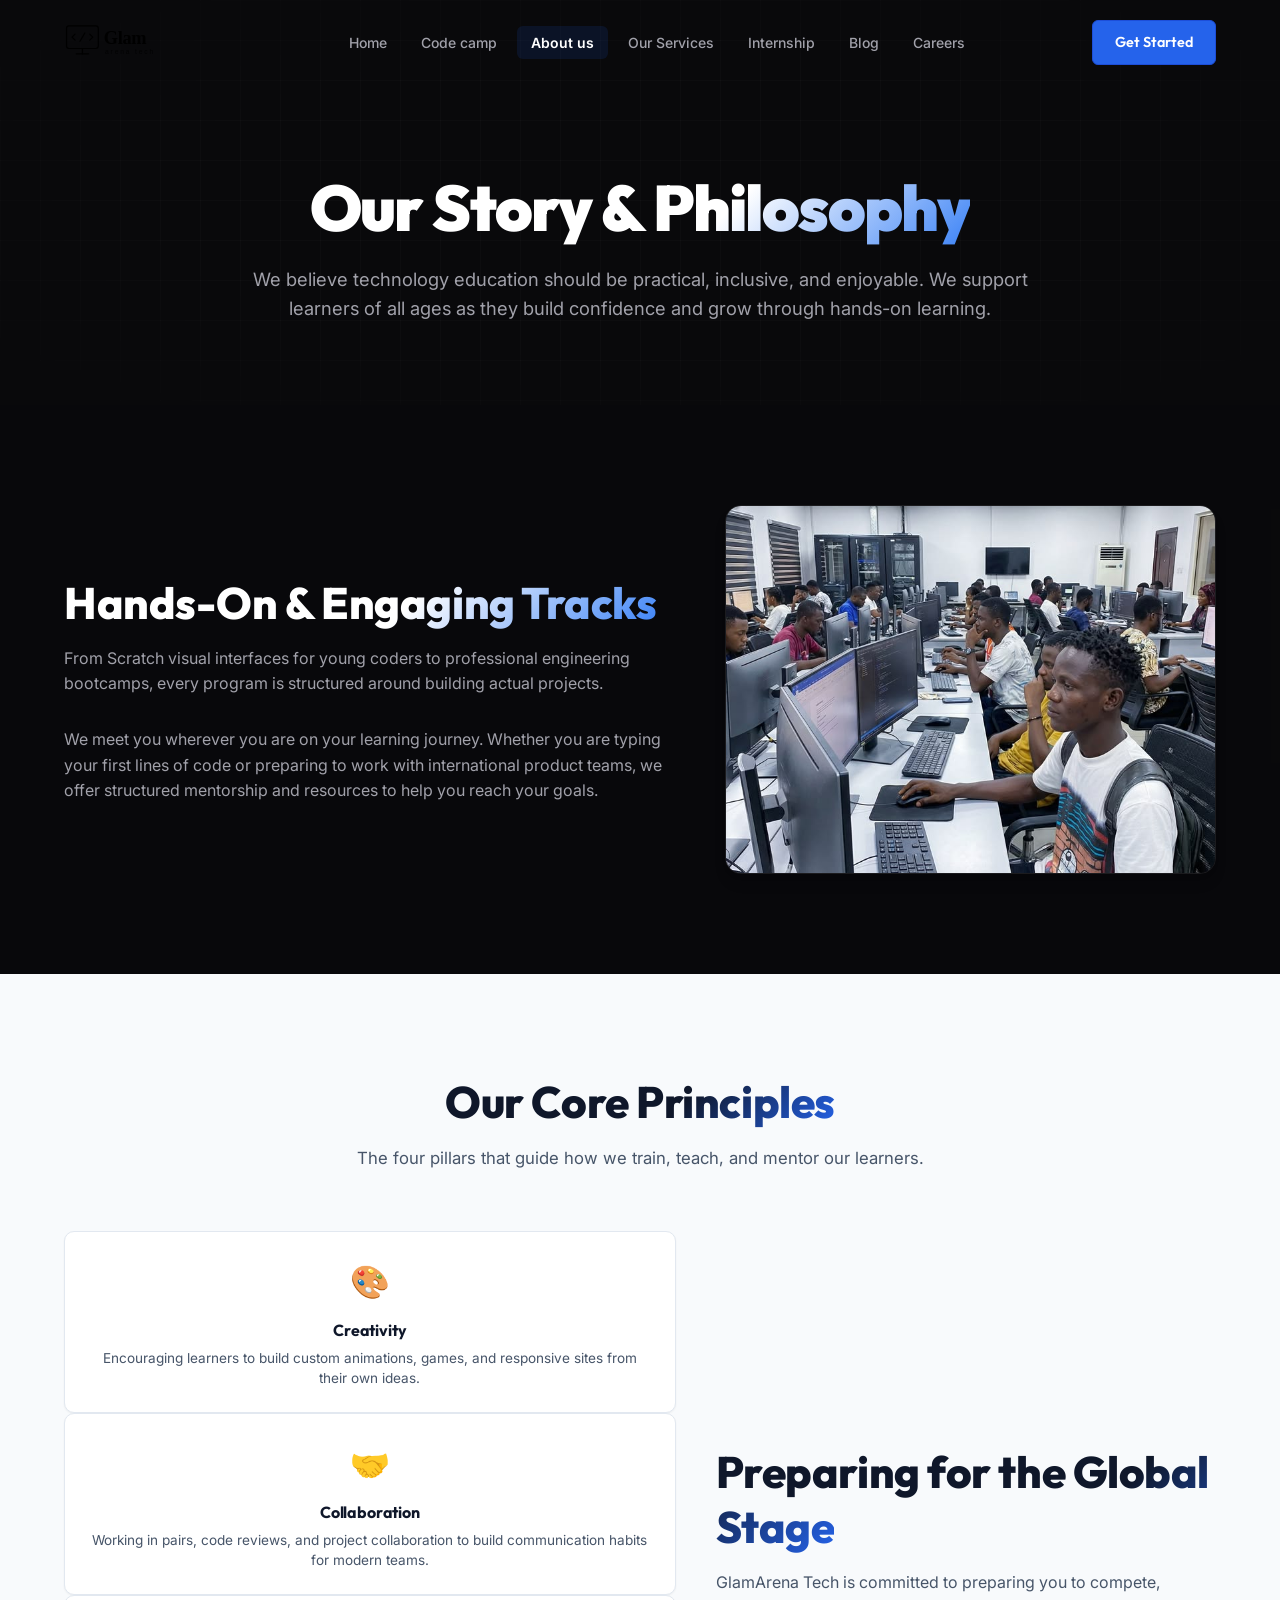
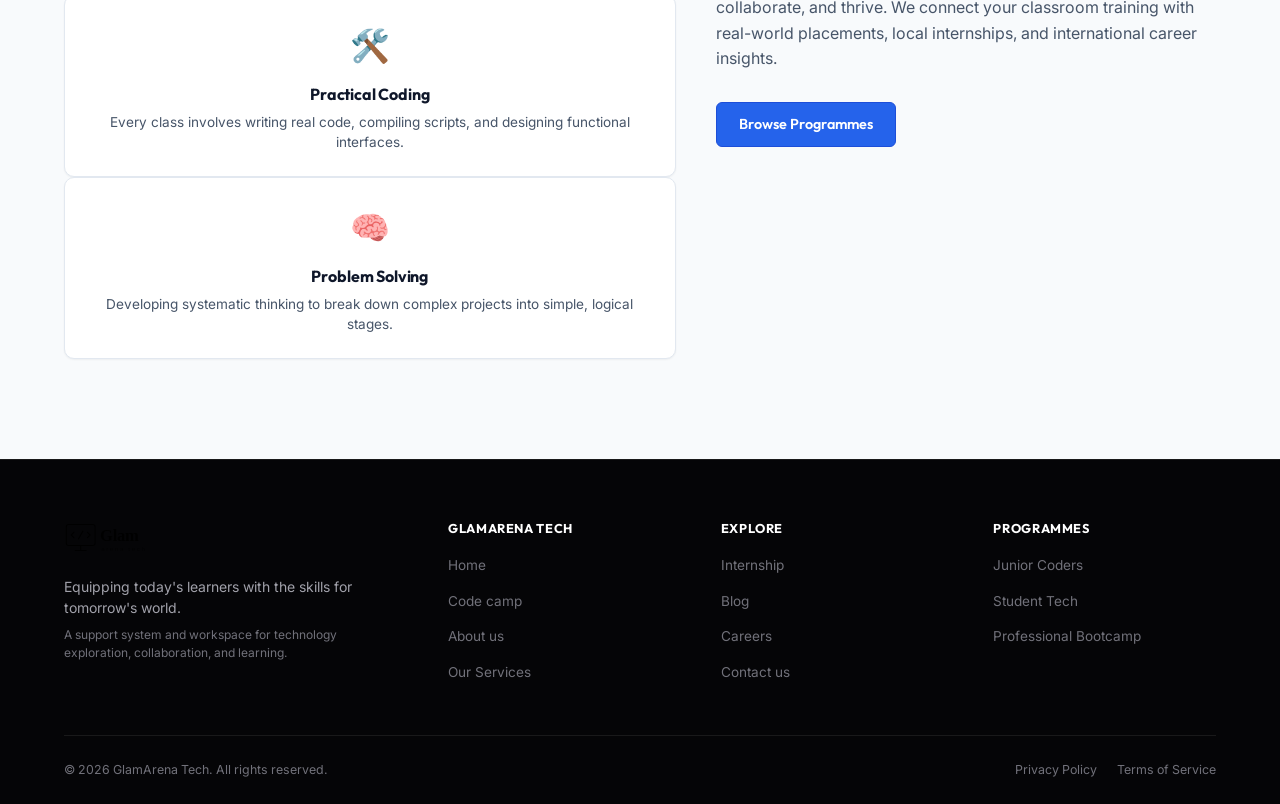
==== commit 9fa8b550: "feat: update site logo to new SVG version across all pages" ====
--- a/about.html
+++ b/about.html
@@ -13,7 +13,7 @@
   <nav id="navbar" class="navbar">
     <div class="nav-container">
       <a href="index.html" class="nav-logo">
-        <img src="assets/logo-combined.png" alt="GlamArena Tech Logo" class="logo-img" />
+        <img src="assets/logo-new.svg" alt="GlamArena Tech Logo" class="logo-img" />
       </a>
       <ul class="nav-links" id="navLinks">
         <li><a href="index.html" class="nav-link">Home</a></li>
@@ -113,7 +113,7 @@
       <div class="footer-grid">
         <div class="footer-brand">
           <a href="index.html" class="nav-logo">
-            <img src="assets/logo-combined.png" alt="GlamArena Tech Logo" class="logo-img" />
+            <img src="assets/logo-new.svg" alt="GlamArena Tech Logo" class="logo-img" />
           </a>
           <p class="footer-tagline">Equipping today's learners with the skills for tomorrow's world.</p>
           <p class="footer-copy">A support system and workspace for technology exploration, collaboration, and learning.</p>
